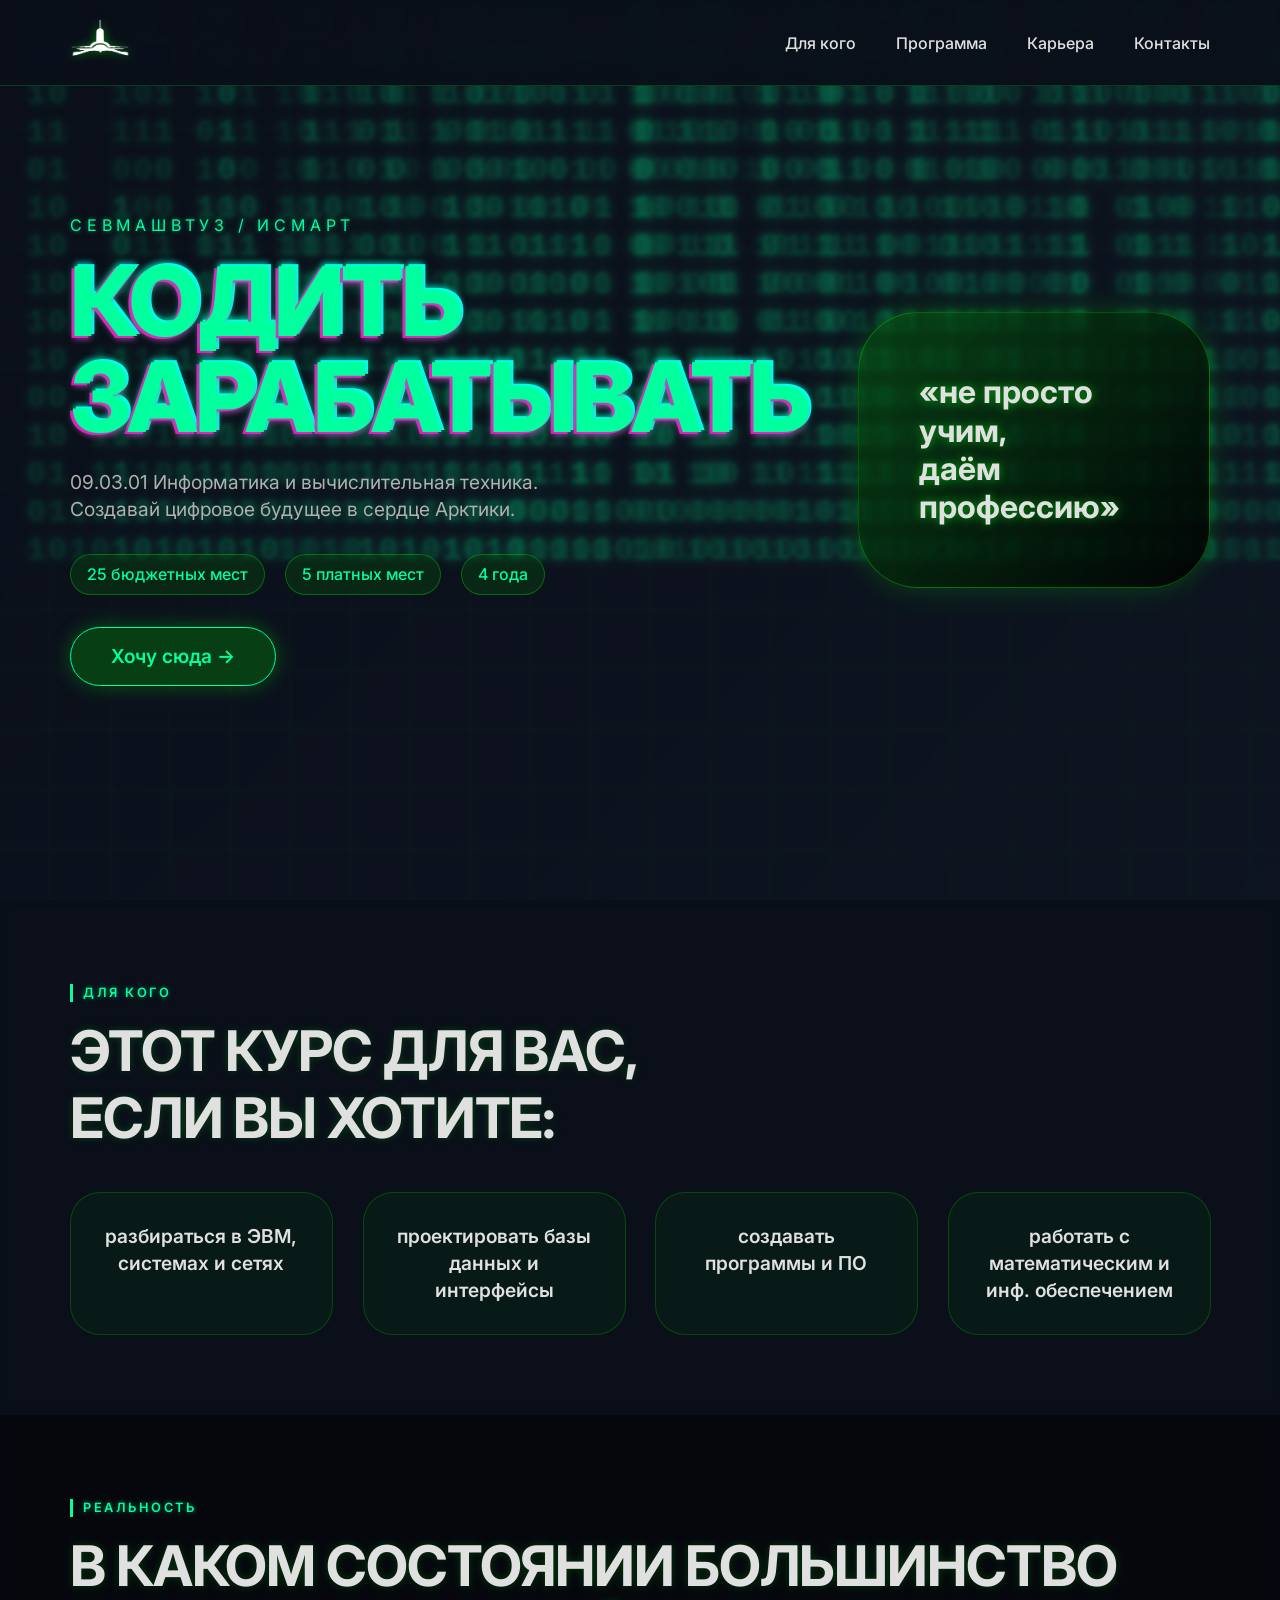
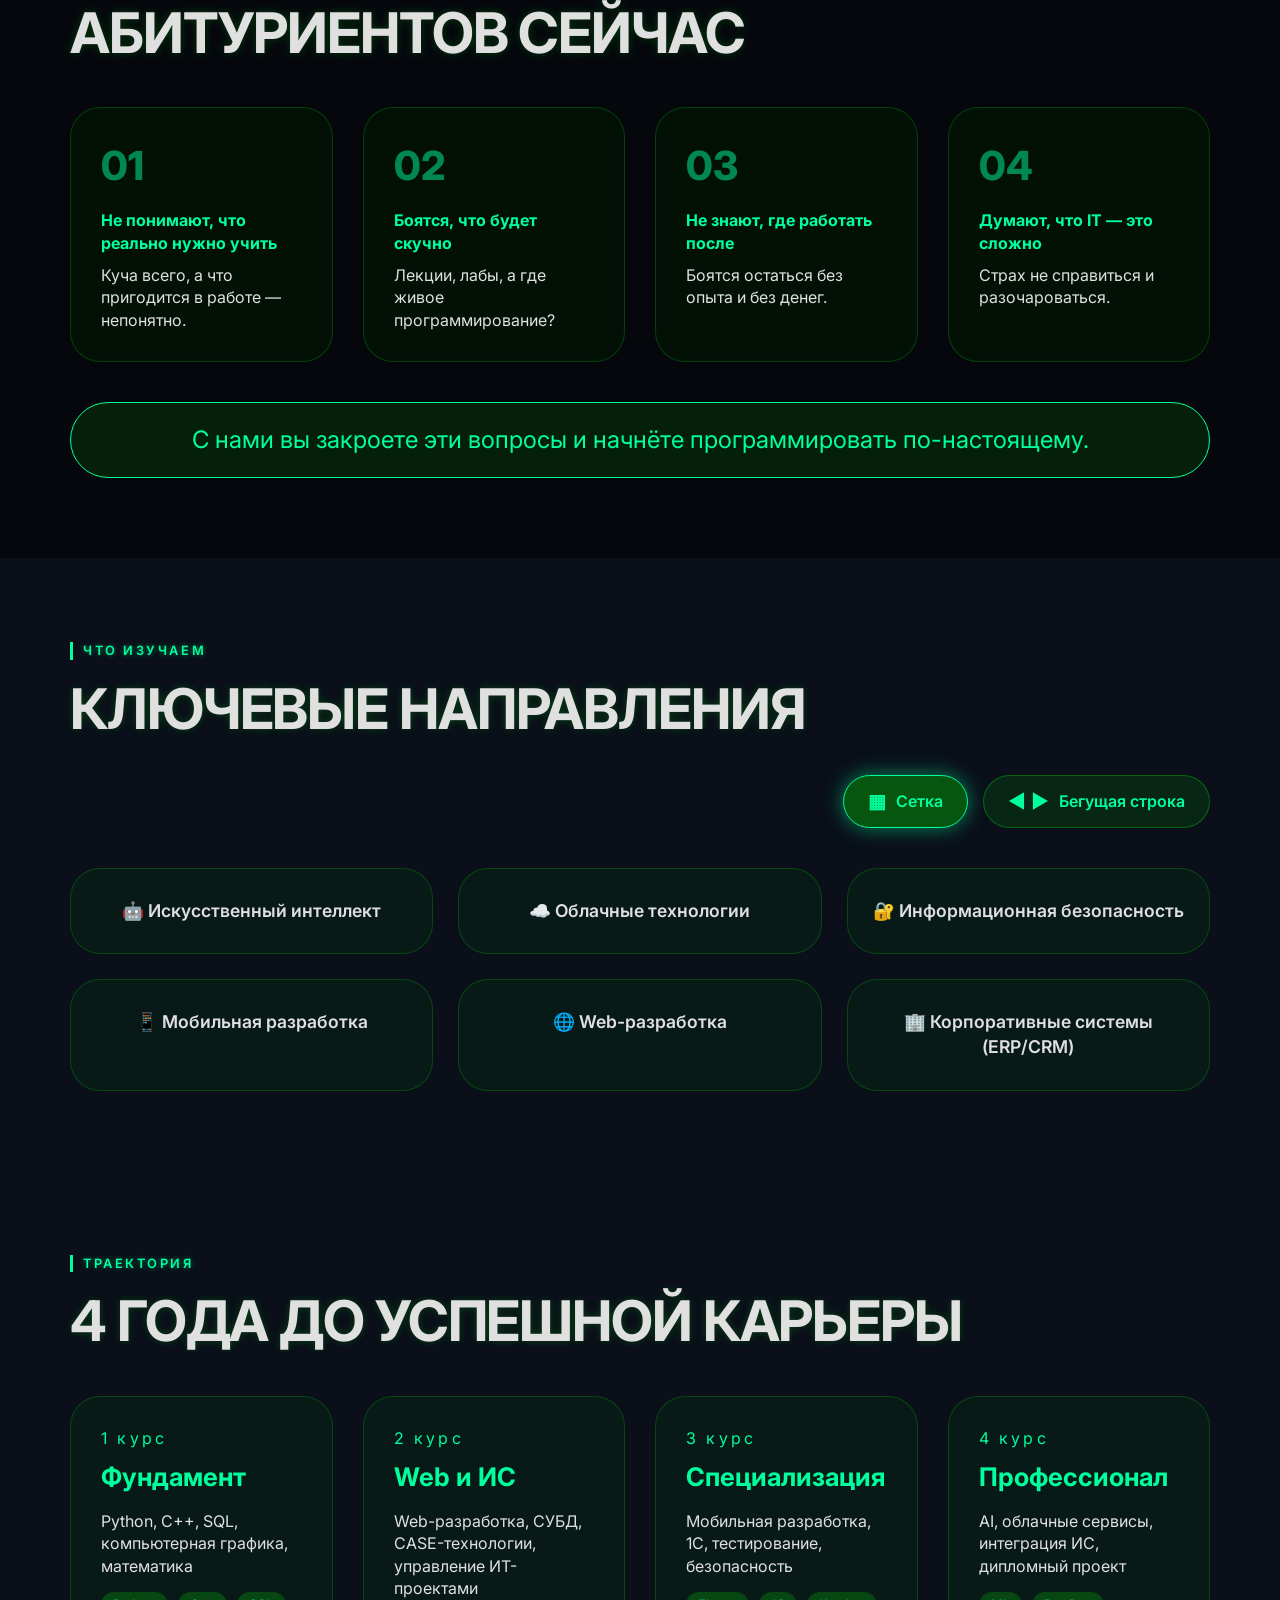
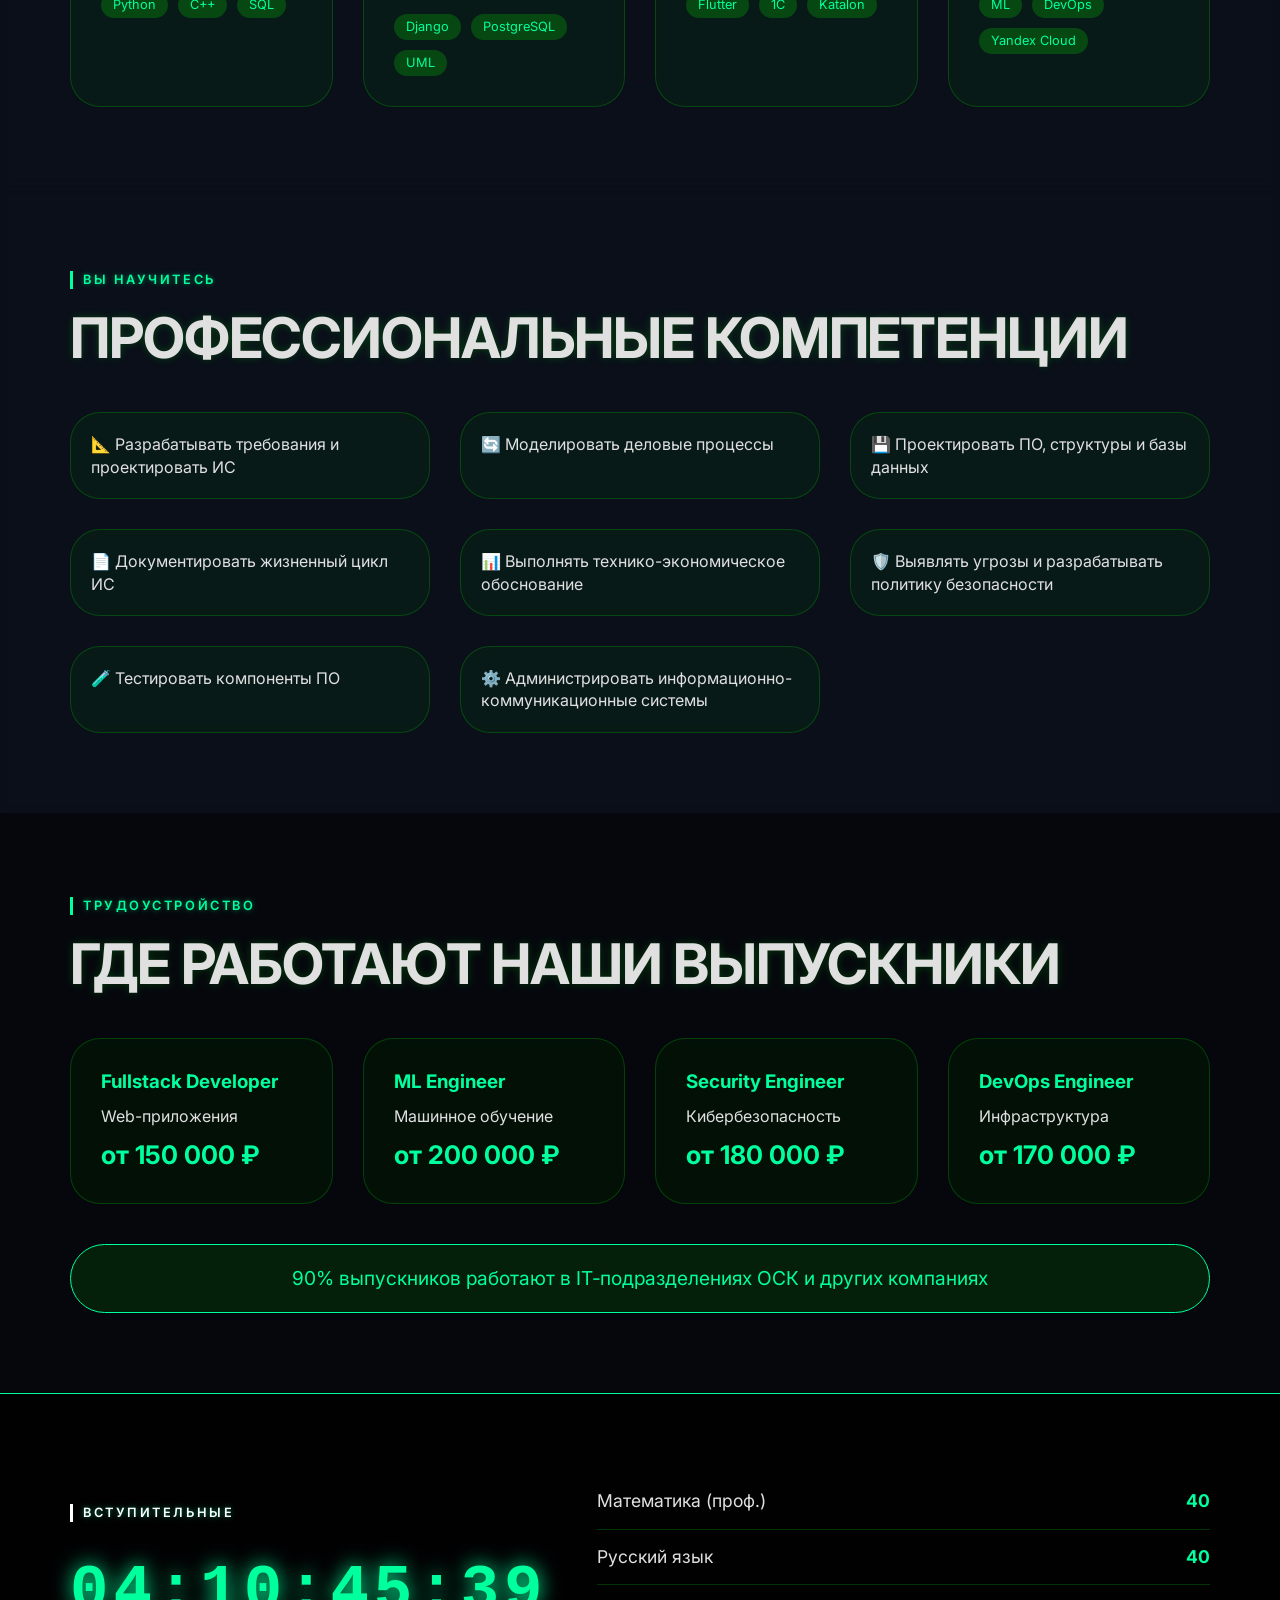
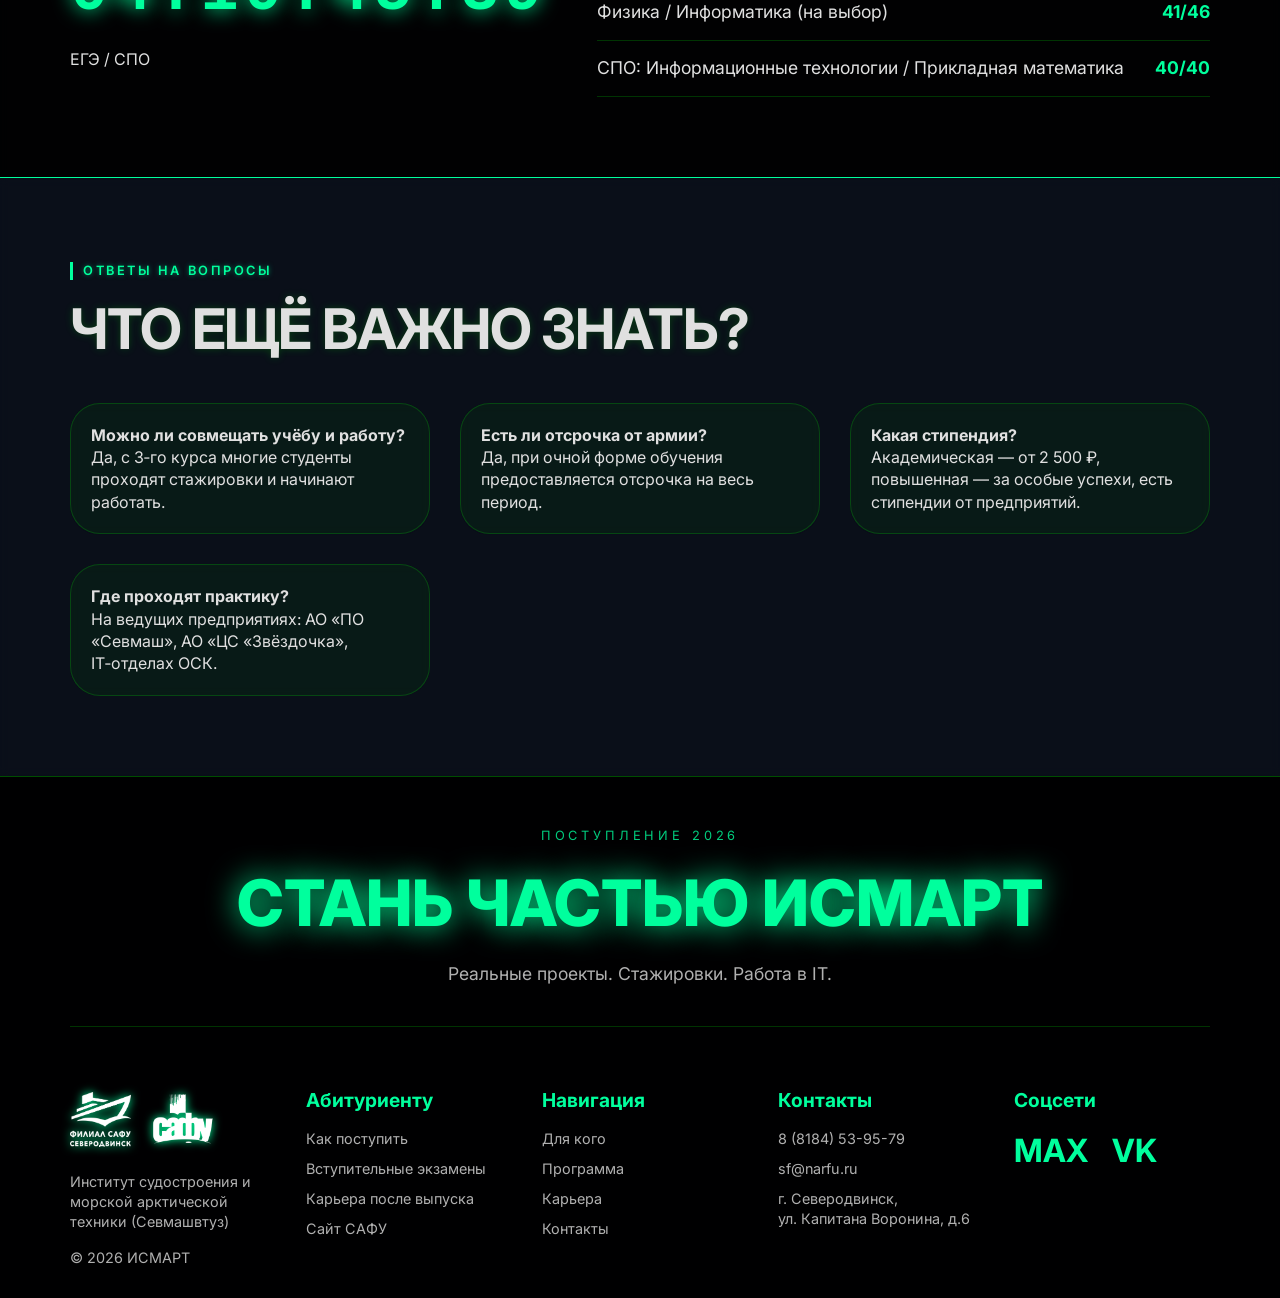
==== index.html @ a919437a "Add files via upload" ====
﻿<!DOCTYPE html>
<html lang="ru">
<head>
    <meta charset="UTF-8">
    <meta name="viewport" content="width=device-width, initial-scale=1.0">
    <title>ИСМАРТ | 09.03.01 Информатика и ВТ</title>
    <link rel="stylesheet" href="css/style.css">
    <link href="https://fonts.googleapis.com/css2?family=Inter:wght@400;500;600;700;800&display=swap" rel="stylesheet">
</head>
<body>

    <!-- Навбар -->
    <div class="nav-bar">
        <div class="container">
            <div class="nav-logo">
                <a href="https://narfu.ru/sf/sevmashvtuz/"><img src="images/l1.png" alt="ИСМАРТ"></a>
            </div>
            <div class="nav-menu">
                <span data-target="target">Для кого</span>
                <span data-target="skills">Программа</span>
                <span data-target="career">Карьера</span>
                <span data-target="footer">Контакты</span>
            </div>
        </div>
    </div>

    <!-- Hero -->
    <section class="hero" id="hero">
        <div class="container">
            <div class="hero-grid">
                <div class="hero-text">
                    <div class="hero-sup">Севмашвтуз / ИСМАРТ</div>
                    <h1>
                        <span class="glitch-word" data-text="кодить">кодить</span><br>
                        <span class="glitch-word" data-text="зарабатывать">зарабатывать</span>
                    </h1>
                    <p class="hero-description">
                        09.03.01 Информатика и вычислительная техника.<br>
                        Создавай цифровое будущее в сердце Арктики.
                    </p>
                    <div class="hero-stats-mini">
                        <span>25 бюджетных мест</span>
                        <span>5 платных мест</span>
                        <span>4 года</span>
                    </div>
                    <a href="#" class="btn-primary">Хочу сюда →</a>
                </div>
                <div class="hero-image">
                    <div class="hero-quote">«не просто учим, <br>даём профессию»</div>
                </div>
            </div>
        </div>
    </section>

    <!-- Для кого -->
    <section class="target-section" id="target">
        <div class="container">
            <span class="section-tag">для кого</span>
            <h2>ЭТОТ КУРС ДЛЯ ВАС, <br>ЕСЛИ ВЫ ХОТИТЕ:</h2>
            <div class="target-grid">
                <div class="target-item">разбираться в ЭВМ, системах и сетях</div>
                <div class="target-item">проектировать базы данных и интерфейсы</div>
                <div class="target-item">создавать программы и ПО</div>
                <div class="target-item">работать с математическим и инф. обеспечением</div>
            </div>
        </div>
    </section>

    <!-- Состояние абитуриентов -->
    <section class="state-section" id="state">
        <div class="container">
            <span class="section-tag">реальность</span>
            <h2>В КАКОМ СОСТОЯНИИ БОЛЬШИНСТВО АБИТУРИЕНТОВ СЕЙЧАС</h2>
            <div class="state-grid">
                <div class="state-card">
                    <span class="state-number">01</span>
                    <h4>Не понимают, что реально нужно учить</h4>
                    <p>Куча всего, а что пригодится в работе — непонятно.</p>
                </div>
                <div class="state-card">
                    <span class="state-number">02</span>
                    <h4>Боятся, что будет скучно</h4>
                    <p>Лекции, лабы, а где живое программирование?</p>
                </div>
                <div class="state-card">
                    <span class="state-number">03</span>
                    <h4>Не знают, где работать после</h4>
                    <p>Боятся остаться без опыта и без денег.</p>
                </div>
                <div class="state-card">
                    <span class="state-number">04</span>
                    <h4>Думают, что IT — это сложно</h4>
                    <p>Страх не справиться и разочароваться.</p>
                </div>
            </div>
            <div class="state-result">
                <p>С нами вы закроете эти вопросы и начнёте программировать по-настоящему.</p>
            </div>
        </div>
    </section>

    <!-- Ключевые направления -->
    <section class="skills-section" id="skills">
        <div class="container">
            <span class="section-tag">что изучаем</span>
            <h2>КЛЮЧЕВЫЕ НАПРАВЛЕНИЯ</h2>
            <div class="skills-grid">
                <div class="skill-item">🤖 Искусственный интеллект</div>
                <div class="skill-item">☁️ Облачные технологии</div>
                <div class="skill-item">🔐 Информационная безопасность</div>
                <div class="skill-item">📱 Мобильная разработка</div>
                <div class="skill-item">🌐 Web-разработка</div>
                <div class="skill-item">🏢 Корпоративные системы (ERP/CRM)</div>
            </div>
        </div>
    </section>

    <!-- Этапы обучения (4 курса) -->
    <section class="stages-section">
        <div class="container">
            <span class="section-tag">траектория</span>
            <h2>4 ГОДА ДО УСПЕШНОЙ КАРЬЕРЫ</h2>
            <div class="stages-grid">
                <div class="stage-card">
                    <div class="stage-number">1 курс</div>
                    <h3>Фундамент</h3>
                    <p>Python, C++, SQL, компьютерная графика, математика</p>
                    <div class="stage-tags"><span>Python</span><span>C++</span><span>SQL</span></div>
                </div>
                <div class="stage-card">
                    <div class="stage-number">2 курс</div>
                    <h3>Web и ИС</h3>
                    <p>Web-разработка, СУБД, CASE-технологии, управление ИТ-проектами</p>
                    <div class="stage-tags"><span>Django</span><span>PostgreSQL</span><span>UML</span></div>
                </div>
                <div class="stage-card">
                    <div class="stage-number">3 курс</div>
                    <h3>Специализация</h3>
                    <p>Мобильная разработка, 1С, тестирование, безопасность</p>
                    <div class="stage-tags"><span>Flutter</span><span>1С</span><span>Katalon</span></div>
                </div>
                <div class="stage-card">
                    <div class="stage-number">4 курс</div>
                    <h3>Профессионал</h3>
                    <p>AI, облачные сервисы, интеграция ИС, дипломный проект</p>
                    <div class="stage-tags"><span>ML</span><span>DevOps</span><span>Yandex Cloud</span></div>
                </div>
            </div>
        </div>
    </section>

    <!-- Профессиональные компетенции -->
    <section class="competencies-section">
        <div class="container">
            <span class="section-tag">вы научитесь</span>
            <h2>ПРОФЕССИОНАЛЬНЫЕ КОМПЕТЕНЦИИ</h2>
            <div class="competencies-grid">
                <div class="competency-item">📐 Разрабатывать требования и проектировать ИС</div>
                <div class="competency-item">🔄 Моделировать деловые процессы</div>
                <div class="competency-item">💾 Проектировать ПО, структуры и базы данных</div>
                <div class="competency-item">📄 Документировать жизненный цикл ИС</div>
                <div class="competency-item">📊 Выполнять технико-экономическое обоснование</div>
                <div class="competency-item">🛡️ Выявлять угрозы и разрабатывать политику безопасности</div>
                <div class="competency-item">🧪 Тестировать компоненты ПО</div>
                <div class="competency-item">⚙️ Администрировать информационно-коммуникационные системы</div>
            </div>
        </div>
    </section>

    <!-- Где работают выпускники -->
    <section class="career-section" id="career">
        <div class="container">
            <span class="section-tag">трудоустройство</span>
            <h2>ГДЕ РАБОТАЮТ НАШИ ВЫПУСКНИКИ</h2>
            <div class="career-grid">
                <div class="career-card"><h3>Fullstack Developer</h3><p>Web-приложения</p><div class="salary">от 150 000 ₽</div></div>
                <div class="career-card"><h3>ML Engineer</h3><p>Машинное обучение</p><div class="salary">от 200 000 ₽</div></div>
                <div class="career-card"><h3>Security Engineer</h3><p>Кибербезопасность</p><div class="salary">от 180 000 ₽</div></div>
                <div class="career-card"><h3>DevOps Engineer</h3><p>Инфраструктура</p><div class="salary">от 170 000 ₽</div></div>
            </div>
            <div class="career-note">90% выпускников работают в IT‑подразделениях ОСК и других компаниях</div>
        </div>
    </section>

    <!-- Экзамены -->
    <section class="exams-section" id="exams">
        <div class="container">
            <div class="exams-grid">
                <div class="exams-left">
                    <span class="section-tag light">вступительные</span>
                    <div class="big-counter">04:10:45:39</div>
                    <p class="exam-note">ЕГЭ / СПО</p>
                </div>
                <div class="exams-right">
                    <div class="exam-row"><span>Математика (проф.)</span><strong>40</strong></div>
                    <div class="exam-row"><span>Русский язык</span><strong>40</strong></div>
                    <div class="exam-row"><span>Физика / Информатика (на выбор)</span><strong>41/46</strong></div>
                    <div class="exam-row"><span>СПО: Информационные технологии / Прикладная математика</span><strong>40/40</strong></div>
                </div>
            </div>
        </div>
    </section>

    <!-- FAQ -->
    <section class="faq-section">
        <div class="container">
            <span class="section-tag">ответы на вопросы</span>
            <h2>ЧТО ЕЩЁ ВАЖНО ЗНАТЬ?</h2>
            <div class="faq-grid">
                <div class="faq-item"><h4>Можно ли совмещать учёбу и работу?</h4><p>Да, с 3‑го курса многие студенты проходят стажировки и начинают работать.</p></div>
                <div class="faq-item"><h4>Есть ли отсрочка от армии?</h4><p>Да, при очной форме обучения предоставляется отсрочка на весь период.</p></div>
                <div class="faq-item"><h4>Какая стипендия?</h4><p>Академическая — от 2 500 ₽, повышенная — за особые успехи, есть стипендии от предприятий.</p></div>
                <div class="faq-item"><h4>Где проходят практику?</h4><p>На ведущих предприятиях: АО «ПО «Севмаш», АО «ЦС «Звёздочка», IT‑отделах ОСК.</p></div>
            </div>
        </div>
    </section>

    <!-- Футер (единый) -->
    <footer class="footer" id="footer">
        <div class="container">
            <div class="footer-cta-block">
                <span class="tiny">ПОСТУПЛЕНИЕ 2026</span>
                <span class="big">СТАНЬ ЧАСТЬЮ ИСМАРТ</span>
                <div class="footer-small">Реальные проекты. Стажировки. Работа в IT.</div>
            </div>
            <div class="footer-grid">
                <div class="footer-col">
                    <div class="footer-logo">
                        <img src="images/safu.png" alt="САФУ" class="logo-safu">
                        <img src="images/safu1.png" alt="ИСМАРТ" class="logo-ismart">
                    </div>
                    <p>Институт судостроения и морской арктической техники (Севмашвтуз)</p>
                    <p>© 2026 ИСМАРТ</p>
                </div>
                <div class="footer-col">
                    <h4>Абитуриенту</h4>
                    <ul>
                        <li><a href="#" data-target="state">Как поступить</a></li>
                        <li><a href="#" data-target="exams">Вступительные экзамены</a></li>
                        <li><a href="#" data-target="career">Карьера после выпуска</a></li>
                        <li><a href="https://narfu.ru/sf/entrant/090301.php" target="_blank">Сайт САФУ</a></li>
                    </ul>
                </div>
                <div class="footer-col">
                    <h4>Навигация</h4>
                    <ul>
                        <li><a href="#" data-target="target">Для кого</a></li>
                        <li><a href="#" data-target="skills">Программа</a></li>
                        <li><a href="#" data-target="career">Карьера</a></li>
                        <li><a href="#" data-target="footer">Контакты</a></li>
                    </ul>
                </div>
                <div class="footer-col">
                    <h4>Контакты</h4>
                    <ul>
                        <li><a href="tel:+78184539579">8 (8184) 53-95-79</a></li>
                        <li><a href="mailto:sf@narfu.ru">sf@narfu.ru</a></li>
                        <li>г. Северодвинск,<br>ул. Капитана Воронина, д.6</li>
                    </ul>
                </div>
                <div class="footer-col">
                    <h4>Соцсети</h4>
                    <div class="social-links">
                        <a href="https://max.ru/id2901039102_biz"><span>MAX</span></a>
                        <a href="https://vk.com/club228215646"><span>VK</span></a>
                    </div>
                </div>
            </div>
        </div>
    </footer>

    <script src="js/script.js"></script>
</body>
</html>
---- css/style.css ----
/* ==========================================
   ������� ���������
   ========================================== */
* {
    margin: 0;
    padding: 0;
    box-sizing: border-box;
}

body {
    background-color: #0a0f1a;
    color: #e0e0e0;
    font-family: 'Inter', sans-serif;
    line-height: 1.4;
    overflow-x: hidden;
}

.container {
    max-width: 1200px;
    margin: 0 auto;
    padding: 0 30px;
    position: relative;
    z-index: 2;
}

/* ==========================================
   ���� (������� � CSS-�����)
   ========================================== */
.matrix-css-bg {
    position: fixed;
    top: 0;
    left: 0;
    width: 100%;
    height: 100%;
    background: linear-gradient(135deg, #0a0f1a 0%, #141c2c 100%);
    z-index: -2;
}

    .matrix-css-bg::after {
        content: "";
        position: absolute;
        top: 0;
        left: 0;
        width: 100%;
        height: 100%;
        background-image: repeating-linear-gradient(0deg, transparent, transparent 50px, rgba(0,255,0,0.1) 50px, rgba(0,255,0,0.1) 51px), repeating-linear-gradient(90deg, transparent, transparent 50px, rgba(0,255,0,0.1) 50px, rgba(0,255,0,0.1) 51px);
        background-size: 60px 60px;
        animation: matrixMove 20s linear infinite;
    }

@keyframes matrixMove {
    0% {
        background-position: 0 0;
    }

    100% {
        background-position: 60px 60px;
    }
}

.matrix-js-bg {
    position: fixed;
    top: 0;
    left: 0;
    width: 100%;
    height: 100%;
    pointer-events: none;
    z-index: -1;
    overflow: hidden;
}

.matrix-column {
    position: absolute;
    color: #00ff9d;
    font-family: 'Courier New', monospace;
    font-size: 32px;
    line-height: 38px;
    white-space: pre;
    opacity: 0.25;
    text-shadow: 0 0 12px #00ff9d;
    font-weight: bold;
    letter-spacing: 2px;
    animation: matrixFall linear infinite;
}

@keyframes matrixFall {
    0% {
        transform: translateY(-100%);
    }

    100% {
        transform: translateY(100vh);
    }
}

@media (max-width: 768px) {
    .matrix-column {
        font-size: 24px;
        line-height: 28px;
    }
}

/* ==========================================
   �����������
   ========================================== */
h1 {
    font-size: clamp(3.5rem, 10vw, 6rem);
    font-weight: 800;
    line-height: 1;
    text-transform: uppercase;
    letter-spacing: -0.03em;
    margin-bottom: 1rem;
    text-shadow: 0 0 10px rgba(0,255,0,0.3);
}

h2 {
    font-size: clamp(2.2rem, 5vw, 3.5rem);
    font-weight: 700;
    line-height: 1.2;
    margin-bottom: 2rem;
    letter-spacing: -0.02em;
    text-shadow: 0 0 8px rgba(0,255,0,0.2);
}

.section-tag {
    display: inline-block;
    font-size: 0.8rem;
    font-weight: 600;
    letter-spacing: 0.2em;
    text-transform: uppercase;
    color: #00ff9d;
    margin-bottom: 1rem;
    border-left: 3px solid #00ff9d;
    padding-left: 10px;
    text-shadow: 0 0 5px rgba(0,255,157,0.5);
}

    .section-tag.light {
        color: #fff;
        border-left-color: #fff;
    }

/* ==========================================
   ������ (���� �����, ���� ������, ��������� �� ������)
   ========================================== */
.nav-bar {
    position: fixed;
    top: 0;
    left: 0;
    right: 0;
    z-index: 100;
    background: rgba(10,15,26,0.9);
    backdrop-filter: blur(10px);
    border-bottom: 1px solid rgba(0,255,0,0.2);
}

    .nav-bar .container {
        display: flex;
        justify-content: space-between;
        align-items: center;
        padding: 20px 30px;
    }

.nav-logo img {
    height: 40px;
    filter: brightness(0) invert(1) drop-shadow(0 0 5px rgba(0,255,0,0.5));
}

.nav-menu {
    display: flex;
    gap: 40px;
}

    .nav-menu span {
        font-weight: 500;
        cursor: pointer;
        color: #e0e0e0;
        transition: 0.3s;
    }

        .nav-menu span:hover {
            color: #00ff9d;
            text-shadow: 0 0 10px #00ff9d;
        }

@media (max-width: 700px) {
    .nav-bar .container {
        flex-direction: column;
        gap: 15px;
    }

    .nav-menu {
        gap: 20px;
    }
}

/* ==========================================
   HERO
   ========================================== */
.hero {
    min-height: 100vh;
    display: flex;
    align-items: center;
    padding: 100px 0;
    background: rgba(10,15,26,0.6);
    backdrop-filter: blur(2px);
}

.hero-grid {
    display: grid;
    grid-template-columns: 1fr 1fr;
    gap: 50px;
    align-items: center;
}

.hero-sup {
    font-size: 1rem;
    letter-spacing: 0.3em;
    text-transform: uppercase;
    color: #00ff9d;
    margin-bottom: 1rem;
    text-shadow: 0 0 5px rgba(0,255,157,0.5);
}

.hero .hero-image {
    background: linear-gradient(135deg, rgba(0,255,0,0.2), rgba(0,0,0,0.8));
    padding: 60px;
    border-radius: 60px;
    border: 1px solid rgba(0,255,0,0.3);
    backdrop-filter: blur(5px);
    box-shadow: 0 0 30px rgba(0,255,0,0.2);
    cursor: pointer;
    transition: 0.3s;
    min-width: 300px;
    max-width: 500px;
    position: relative;
}

    .hero .hero-image.teleport-active {
        position: absolute;
        margin: 0;
    }

    .hero .hero-image:hover {
        border-color: #ff00ff;
        box-shadow: 0 0 50px rgba(255,0,255,0.3);
    }

.hero-quote {
    font-size: 2rem;
    font-weight: 700;
    line-height: 1.2;
    text-shadow: 0 0 10px rgba(0,255,0,0.5);
    pointer-events: none;
}

.hero-description {
    font-size: 1.2rem;
    color: #b0b0b0;
    margin: 1.5rem 0;
}

.hero-stats-mini {
    display: flex;
    gap: 20px;
    margin: 2rem 0;
}

    .hero-stats-mini span {
        background: rgba(0,255,0,0.1);
        backdrop-filter: blur(5px);
        padding: 8px 16px;
        border-radius: 40px;
        font-weight: 500;
        border: 1px solid rgba(0,255,0,0.3);
        color: #00ff9d;
    }

.btn-primary {
    display: inline-block;
    background: rgba(0,255,0,0.2);
    color: #00ff9d;
    padding: 15px 40px;
    border-radius: 50px;
    text-decoration: none;
    font-weight: 600;
    font-size: 1.2rem;
    transition: 0.3s;
    border: 1px solid #00ff9d;
    backdrop-filter: blur(5px);
    box-shadow: 0 0 20px rgba(0,255,0,0.3);
}

    .btn-primary:hover {
        background: #00ff9d;
        color: #0a0f1a;
        box-shadow: 0 0 30px #00ff9d;
    }

@media (max-width: 800px) {
    .hero-grid {
        grid-template-columns: 1fr;
    }
}

/* ==========================================
   ����� ����� ��� ������
   ========================================== */
.target-section,
.state-section,
.skills-section,
.stages-section,
.competencies-section,
.career-section,
.exams-section,
.faq-section {
    padding: 80px 0;
    backdrop-filter: blur(5px);
}

.target-section,
.skills-section,
.stages-section,
.competencies-section,
.faq-section {
    background: rgba(10,15,26,0.8);
}

.state-section,
.career-section {
    background: rgba(0,0,0,0.5);
}

.exams-section {
    background: rgba(0,0,0,0.9);
    border-top: 1px solid #00ff9d;
    border-bottom: 1px solid #00ff9d;
}

/* ==========================================
   ����� ��������
   ========================================== */
.target-grid,
.skills-grid,
.stages-grid,
.competencies-grid,
.career-grid,
.faq-grid {
    display: grid;
    gap: 30px;
    margin-top: 40px;
}

.target-grid {
    grid-template-columns: repeat(auto-fit, minmax(200px, 1fr));
}

.skills-grid {
    grid-template-columns: repeat(auto-fit, minmax(250px, 1fr));
}

.stages-grid {
    grid-template-columns: repeat(auto-fit, minmax(240px, 1fr));
}

.competencies-grid {
    grid-template-columns: repeat(auto-fit, minmax(280px, 1fr));
}

.career-grid {
    grid-template-columns: repeat(4, 1fr);
}

.faq-grid {
    grid-template-columns: repeat(auto-fit, minmax(280px, 1fr));
}

.state-grid {
    display: grid;
    grid-template-columns: repeat(4, 1fr);
    gap: 30px;
    margin: 40px 0;
}

@media (max-width: 900px) {
    .state-grid,
    .career-grid {
        grid-template-columns: repeat(2, 1fr);
    }
}

@media (max-width: 600px) {
    .state-grid,
    .career-grid {
        grid-template-columns: 1fr;
    }
}

/* ==========================================
   �������� (����� �����)
   ========================================== */
.target-item,
.skill-item,
.stage-card,
.competency-item,
.career-card,
.faq-item,
.state-card {
    background: rgba(0,255,0,0.05);
    backdrop-filter: blur(5px);
    border: 1px solid rgba(0,255,0,0.2);
    border-radius: 30px;
    transition: 0.3s;
}

.target-item,
.skill-item,
.competency-item,
.faq-item {
    padding: 20px;
}

.state-card,
.stage-card,
.career-card {
    padding: 30px;
}

.target-item {
    font-weight: 700;
    border-left: 5px solid #00ff9d;
}

.state-card h4,
.career-card h3 {
    color: #00ff9d;
    margin-bottom: 10px;
}

.state-number {
    font-size: 2.5rem;
    font-weight: 800;
    color: #00ff9d;
    opacity: 0.5;
    display: block;
    margin-bottom: 15px;
}

.stage-number {
    font-size: 1rem;
    letter-spacing: 0.2em;
    color: #00ff9d;
    margin-bottom: 10px;
}

.stage-card h3 {
    font-size: 1.6rem;
    margin-bottom: 15px;
    color: #00ff9d;
}

.stage-tags {
    display: flex;
    flex-wrap: wrap;
    gap: 10px;
    margin-top: 15px;
}

    .stage-tags span {
        background: rgba(0,255,0,0.2);
        padding: 4px 12px;
        border-radius: 20px;
        font-size: 0.8rem;
        color: #00ff9d;
    }

.salary {
    font-size: 1.6rem;
    font-weight: 700;
    color: #00ff9d;
    margin-top: 10px;
}

.career-note,
.state-result {
    text-align: center;
    font-size: 1.2rem;
    padding: 20px;
    background: rgba(0,255,0,0.1);
    border-radius: 60px;
    border: 1px solid #00ff9d;
    color: #00ff9d;
    margin-top: 40px;
}

.state-result {
    font-size: 1.5rem;
}

.target-item:hover,
.skill-item:hover,
.stage-card:hover,
.competency-item:hover,
.career-card:hover,
.faq-item:hover,
.state-card:hover {
    border-color: #00ff9d;
    box-shadow: 0 0 20px rgba(0,255,0,0.3);
    transform: translateY(-4px);
}

/* ==========================================
   ��������
   ========================================== */
.exams-grid {
    display: grid;
    grid-template-columns: 1fr 2fr;
    gap: 50px;
    align-items: center;
}

.big-counter {
    font-size: 4rem;
    font-weight: 800;
    font-family: monospace;
    letter-spacing: 5px;
    margin: 10px 0;
    color: #00ff9d;
    text-shadow: 0 0 20px #00ff9d;
}

.exam-row {
    display: flex;
    justify-content: space-between;
    padding: 15px 0;
    border-bottom: 1px solid rgba(0,255,0,0.2);
    font-size: 1.1rem;
}

    .exam-row strong {
        color: #00ff9d;
    }

@media (max-width: 800px) {
    .exams-grid {
        grid-template-columns: 1fr;
    }
}

/* ==========================================
   �����
   ========================================== */
.footer {
    background: rgba(0,0,0,0.95);
    backdrop-filter: blur(5px);
    border-top: 1px solid rgba(0,255,0,0.3);
    padding: 50px 0 30px;
}

.footer-cta-block {
    text-align: center;
    margin-bottom: 60px;
    padding-bottom: 40px;
    border-bottom: 1px solid rgba(0,255,0,0.2);
}

    .footer-cta-block .tiny {
        font-size: 0.8rem;
        letter-spacing: 0.3em;
        text-transform: uppercase;
        color: #00ff9d;
        opacity: 0.8;
        display: block;
        margin-bottom: 20px;
    }

    .footer-cta-block .big {
        font-size: 4rem;
        font-weight: 800;
        display: block;
        line-height: 1.2;
        margin: 20px 0;
        color: #00ff9d;
        text-shadow: 0 0 30px #00ff9d;
    }

    .footer-cta-block .footer-small {
        color: #b0b0b0;
        font-size: 1.1rem;
        max-width: 600px;
        margin: 0 auto;
    }

.footer-grid {
    display: grid;
    grid-template-columns: repeat(5, 1fr);
    gap: 40px;
    margin-top: 20px;
}

@media (max-width: 1000px) {
    .footer-grid {
        grid-template-columns: repeat(2, 1fr);
    }

    .footer-cta-block .big {
        font-size: 2.8rem;
    }
}

@media (max-width: 600px) {
    .footer-grid {
        grid-template-columns: 1fr;
        text-align: center;
    }
}

.footer-logo {
    display: flex;
    gap: 20px;
    align-items: center;
    margin-bottom: 20px;
}

    .footer-logo img {
        filter: brightness(0) invert(1) drop-shadow(0 0 5px #00ff9d); /* ������ �������� ��� ����� */
    }

    .footer-logo .logo-safu {
        height: 55px;
        filter: brightness(0) invert(1) drop-shadow(0 0 5px #00ff9d);
    }

    .footer-logo .logo-ismart {
        height: 65px;
        filter: brightness(0) invert(1) drop-shadow(0 0 5px #00ff9d);
    }

@media (max-width: 600px) {
    .footer-logo {
        justify-content: center;
    }
}

.footer-col h4 {
    color: #00ff9d;
    margin-bottom: 15px;
    font-size: 1.2rem;
}

.footer-col p,
.footer-col ul {
    margin-top: 15px;
    font-size: 0.9rem;
    color: #b0b0b0;
}

.footer-col ul {
    list-style: none;
    padding: 0;
}

.footer-col li {
    margin-bottom: 10px;
}

.footer-col a {
    color: #b0b0b0;
    text-decoration: none;
    transition: 0.2s;
}

    .footer-col a:hover {
        color: #00ff9d;
        text-shadow: 0 0 5px #00ff9d;
    }

.social-links span {
    font-size: 2rem;
    font-weight: 700;
    margin-right: 20px;
    color: #00ff9d;
    cursor: pointer;
    transition: 0.2s;
    display: inline-block;
}

    .social-links span:hover {
        text-shadow: 0 0 15px #00ff9d;
        transform: scale(1.1);
    }

/* ==========================================
   �������� (�����, ������������)
   ========================================== */
@keyframes glitch {
    0% {
        transform: translate(0);
        text-shadow: -2px 0 #ff00c1, 2px 0 #00fff9;
    }

    1% {
        transform: translate(-2px, 1px);
        text-shadow: -4px 0 #ff00c1, 4px 0 #00fff9;
    }

    2% {
        transform: translate(2px, -1px);
        text-shadow: 2px 0 #ff00c1, -2px 0 #00fff9;
    }

    3% {
        transform: translate(-1px, 2px);
        text-shadow: -3px 0 #ff00c1, 3px 0 #00fff9;
    }

    4% {
        transform: translate(0);
        text-shadow: -2px 0 #ff00c1, 2px 0 #00fff9;
    }

    5%, 100% {
        transform: translate(0);
        text-shadow: none;
    }
}

@keyframes glitch-split {
    0% {
        clip-path: inset(0 0 0 0);
        transform: skew(0deg);
    }

    2% {
        clip-path: inset(20% 0 30% 0);
        transform: skew(2deg);
    }

    4% {
        clip-path: inset(50% 0 10% 0);
        transform: skew(-2deg);
    }

    6% {
        clip-path: inset(80% 0 5% 0);
        transform: skew(1deg);
    }

    8%, 100% {
        clip-path: inset(0 0 0 0);
        transform: skew(0deg);
    }
}

h1 .glitch-word {
    position: relative;
    display: inline-block;
    animation: glitch 6s infinite;
    color: #00ff9d;
    text-shadow: 0 0 10px rgba(0,255,157,0.5);
}

    h1 .glitch-word::before,
    h1 .glitch-word::after {
        content: attr(data-text);
        position: absolute;
        top: 0;
        left: 0;
        width: 100%;
        height: 100%;
    }

    h1 .glitch-word::before {
        animation: glitch-split 3s infinite;
        color: #ff00c1;
        z-index: -1;
        transform: translate(-3px, 2px);
        text-shadow: 2px 2px 5px rgba(255,0,193,0.5);
    }

    h1 .glitch-word::after {
        animation: glitch-split 4s infinite reverse;
        color: #00fff9;
        z-index: -2;
        transform: translate(3px, -2px);
        text-shadow: -2px -2px 5px rgba(0,255,249,0.5);
    }

@keyframes teleport {
    0% {
        transform: scale(1);
        opacity: 1;
        filter: blur(0);
    }

    20% {
        transform: scale(0.8);
        opacity: 0;
        filter: blur(10px) hue-rotate(90deg);
    }

    40% {
        transform: scale(1.2);
        opacity: 0;
        filter: blur(10px) hue-rotate(180deg);
    }

    60% {
        transform: scale(1.1);
        opacity: 0.5;
        filter: blur(5px) hue-rotate(270deg);
    }

    80% {
        transform: scale(0.9);
        opacity: 0.8;
        filter: blur(2px) hue-rotate(360deg);
    }

    100% {
        transform: scale(1);
        opacity: 1;
        filter: blur(0);
    }
}

.hero .hero-image.teleporting {
    animation: teleport 0.6s ease;
    z-index: 100;
}
/* ==========================================
   ������ "��� �������" - ����� � ������� �������
   ========================================== */
.skills-section {
    position: relative;
    overflow-x: hidden;
}

/* ��������� ��� ������ ������������ */
.view-toggle {
    display: flex;
    justify-content: flex-end;
    gap: 15px;
    margin-bottom: 30px;
}

.toggle-btn {
    background: rgba(0, 255, 0, 0.1);
    border: 1px solid rgba(0, 255, 0, 0.3);
    color: #00ff9d;
    padding: 12px 24px;
    border-radius: 50px;
    font-size: 1rem;
    font-weight: 600;
    cursor: pointer;
    transition: all 0.3s ease;
    backdrop-filter: blur(5px);
    display: flex;
    align-items: center;
    gap: 10px;
}

.toggle-btn:hover {
    background: rgba(0, 255, 0, 0.2);
    border-color: #00ff9d;
    transform: translateY(-2px);
    box-shadow: 0 5px 15px rgba(0, 255, 157, 0.3);
}

.toggle-btn.active {
    background: rgba(0, 255, 0, 0.3);
    border-color: #00ff9d;
    box-shadow: 0 0 20px rgba(0, 255, 157, 0.5);
}

.toggle-btn .icon {
    font-size: 1.2rem;
}

/* ========== ����� ����� (�� ���������) ========== */
.skills-grid {
    display: grid;
    grid-template-columns: repeat(3, 1fr);
    gap: 25px;
    transition: all 0.5s ease;
}

.skills-grid.hidden {
    display: none;
}

.skill-item {
    background: rgba(0, 255, 0, 0.05);
    backdrop-filter: blur(5px);
    padding: 30px 20px;
    border: 1px solid rgba(0, 255, 0, 0.2);
    border-radius: 30px;
    font-weight: 600;
    transition: all 0.3s ease;
    color: #e0e0e0;
    text-align: center;
    font-size: 1.1rem;
    cursor: pointer;
    position: relative;
    overflow: hidden;
}

.skill-item:hover {
    border-color: #00ff9d;
    background: rgba(0, 255, 0, 0.1);
    transform: translateY(-5px);
    box-shadow: 0 10px 30px rgba(0, 255, 157, 0.3);
}

/* ������ �������� ��� ��������� */
.skill-item::before {
    content: '';
    position: absolute;
    top: 0;
    left: -100%;
    width: 100%;
    height: 100%;
    background: linear-gradient(90deg, transparent, rgba(0, 255, 157, 0.2), transparent);
    transition: left 0.5s ease;
}

.skill-item:hover::before {
    left: 100%;
}

/* ��������� ����� ��� ������ ������� */
@media (max-width: 900px) {
    .skills-grid {
        grid-template-columns: repeat(2, 1fr);
    }
}

@media (max-width: 600px) {
    .skills-grid {
        grid-template-columns: 1fr;
    }
}

/* ========== ����� ������� ������ (�������) ========== */
.skills-marquee {
    position: relative;
    display: none;
    overflow: hidden;
    border-radius: 30px;
    background: rgba(0, 255, 0, 0.03);
    padding: 40px 0;
}

.skills-marquee.active {
    display: block;
}

.marquee-container {
    position: relative;
    overflow: hidden;
    width: 100%;
}

.marquee-track {
    display: flex;
    animation: marqueeScroll 30s linear infinite;
    width: fit-content;
}

.marquee-track:hover {
    animation-play-state: paused;
}

.marquee-item {
    flex: 0 0 auto;
    width: 350px;
    margin: 0 15px;
    background: rgba(0, 255, 0, 0.08);
    backdrop-filter: blur(10px);
    border: 1px solid rgba(0, 255, 0, 0.3);
    border-radius: 30px;
    padding: 40px 25px;
    text-align: center;
    transition: all 0.3s ease;
    cursor: pointer;
}

.marquee-item:hover {
    transform: scale(1.05);
    background: rgba(0, 255, 0, 0.15);
    border-color: #00ff9d;
    box-shadow: 0 0 30px rgba(0, 255, 157, 0.3);
}

.marquee-item .emoji {
    font-size: 3.5rem;
    display: block;
    margin-bottom: 20px;
    animation: float 3s ease-in-out infinite;
}

.marquee-item h3 {
    font-size: 1.5rem;
    color: #00ff9d;
    margin-bottom: 12px;
}

.marquee-item p {
    font-size: 0.95rem;
    color: #b0b0b0;
    line-height: 1.5;
}

@keyframes marqueeScroll {
    0% {
        transform: translateX(0);
    }
    100% {
        transform: translateX(-50%);
    }
}

@keyframes float {
    0%, 100% {
        transform: translateY(0px);
    }
    50% {
        transform: translateY(-10px);
    }
}

/* �������� ��� ������� ������ */
.marquee-controls {
    display: flex;
    justify-content: center;
    gap: 20px;
    margin-top: 30px;
}

.marquee-btn {
    background: rgba(0, 255, 0, 0.1);
    border: 1px solid rgba(0, 255, 0, 0.3);
    color: #00ff9d;
    width: 40px;
    height: 40px;
    border-radius: 50%;
    cursor: pointer;
    display: flex;
    align-items: center;
    justify-content: center;
    font-size: 1.2rem;
    transition: all 0.3s ease;
}

.marquee-btn:hover {
    background: rgba(0, 255, 0, 0.3);
    transform: scale(1.1);
}

.speed-control {
    display: flex;
    align-items: center;
    gap: 10px;
    background: rgba(0, 255, 0, 0.1);
    padding: 5px 15px;
    border-radius: 30px;
    border: 1px solid rgba(0, 255, 0, 0.3);
}

.speed-control label {
    color: #00ff9d;
    font-size: 0.9rem;
}

.speed-control input {
    width: 100px;
    background: rgba(0, 0, 0, 0.5);
    border: 1px solid #00ff9d;
    border-radius: 20px;
    padding: 5px 10px;
    color: #00ff9d;
    cursor: pointer;
}

/* �������� ��������� */
@keyframes fadeInUp {
    from {
        opacity: 0;
        transform: translateY(30px);
    }
    to {
        opacity: 1;
        transform: translateY(0);
    }
}

.skills-grid:not(.hidden),
.skills-marquee.active {
    animation: fadeInUp 0.5s ease;
}
/* ==========================================
   ������������� �������� ��� ������ "��� ����"
   ========================================== */
.target-section {
    position: relative;
    overflow-x: hidden;
}

.target-grid {
    display: flex;
    flex-wrap: wrap;
    gap: 30px;
    justify-content: center;
    position: relative;
}

.target-item {
    flex: 1;
    min-width: 220px;
    background: rgba(0, 255, 0, 0.05);
    backdrop-filter: blur(5px);
    padding: 30px 25px;
    border-radius: 30px;
    font-size: 1.2rem;
    font-weight: 600;
    text-align: center;
    border: 1px solid rgba(0, 255, 0, 0.2);
    transition: all 0.3s ease;
    cursor: pointer;
    position: relative;
    animation: waveRightLeft 5s ease-in-out infinite;
    transform-origin: center;
    will-change: transform;
}

/* ������ �������� ��� ������� �������� - ������� ������ ����� */
.target-item:nth-child(1) {
    animation-delay: 0s;
}

.target-item:nth-child(2) {
    animation-delay: 0.3s;
}

.target-item:nth-child(3) {
    animation-delay: 0.6s;
}

.target-item:nth-child(4) {
    animation-delay: 0.9s;
}

/* �������� ��������: ������ ������ ������ � ������������ */
@keyframes waveRightLeft {
    0% {
        transform: translateX(0px);
        opacity: 0.9;
        border-color: rgba(0, 255, 0, 0.2);
        box-shadow: 0 0 0 rgba(0, 255, 157, 0);
    }
    25% {
        transform: translateX(30px);
        opacity: 1;
        border-color: #00ff9d;
        box-shadow: 0 5px 20px rgba(0, 255, 157, 0.3);
        background: rgba(0, 255, 0, 0.1);
    }
    50% {
        transform: translateX(0px);
        opacity: 0.95;
        border-color: rgba(0, 255, 0, 0.3);
        box-shadow: 0 2px 10px rgba(0, 255, 157, 0.1);
        background: rgba(0, 255, 0, 0.07);
    }
    75% {
        transform: translateX(30px);
        opacity: 1;
        border-color: #00ff9d;
        box-shadow: 0 5px 20px rgba(0, 255, 157, 0.3);
        background: rgba(0, 255, 0, 0.1);
    }
    100% {
        transform: translateX(0px);
        opacity: 0.9;
        border-color: rgba(0, 255, 0, 0.2);
        box-shadow: 0 0 0 rgba(0, 255, 157, 0);
    }
}

/* �������������� ������� � ����� ������� ��������� */
.target-item-smooth {
    animation: smoothWaveRight 6s cubic-bezier(0.45, 0.05, 0.55, 0.95) infinite;
}

@keyframes smoothWaveRight {
    0%, 100% {
        transform: translateX(0px);
        filter: brightness(1);
    }
    40% {
        transform: translateX(35px);
        filter: brightness(1.1);
        border-color: #00ff9d;
    }
    60% {
        transform: translateX(35px);
        filter: brightness(1.1);
        border-color: #00ff9d;
    }
    80% {
        transform: translateX(0px);
        filter: brightness(1);
    }
}

/* ������ �������� ��� �������� */
.target-item::before {
    content: '';
    position: absolute;
    top: 0;
    left: 0;
    width: 100%;
    height: 100%;
    background: linear-gradient(90deg,
    transparent,
    rgba(0, 255, 157, 0.2),
    transparent);
    border-radius: 30px;
    opacity: 0;
    animation: waveGlow 5s ease-in-out infinite;
    pointer-events: none;
}

.target-item:nth-child(1)::before {
    animation-delay: 0s;
}

.target-item:nth-child(2)::before {
    animation-delay: 0.3s;
}

.target-item:nth-child(3)::before {
    animation-delay: 0.6s;
}

.target-item:nth-child(4)::before {
    animation-delay: 0.9s;
}

@keyframes waveGlow {
    0%, 100% {
        opacity: 0;
        transform: translateX(-100%);
    }
    25% {
        opacity: 0.5;
        transform: translateX(0%);
    }
    50% {
        opacity: 0;
        transform: translateX(100%);
    }
    75% {
        opacity: 0;
        transform: translateX(100%);
    }
}

/* ������ ��� ��������� - �������� �������� */
.target-item:hover {
    animation-duration: 2.5s;
    transform: scale(1.05);
    background: rgba(0, 255, 0, 0.15);
    box-shadow: 0 0 30px rgba(0, 255, 157, 0.5);
    border-color: #00ff9d;
    transition: all 0.3s ease;
}

/* ��������� ��� ��������� ��������� */
@media (max-width: 768px) {
    .target-item {
        animation-duration: 4s;
        padding: 20px;
        font-size: 1rem;
    }

    @keyframes waveRightLeft {
        0%, 100% {
            transform: translateX(0px);
        }
        25%, 75% {
            transform: translateX(15px);
        }
        50% {
            transform: translateX(0px);
        }
    }
}
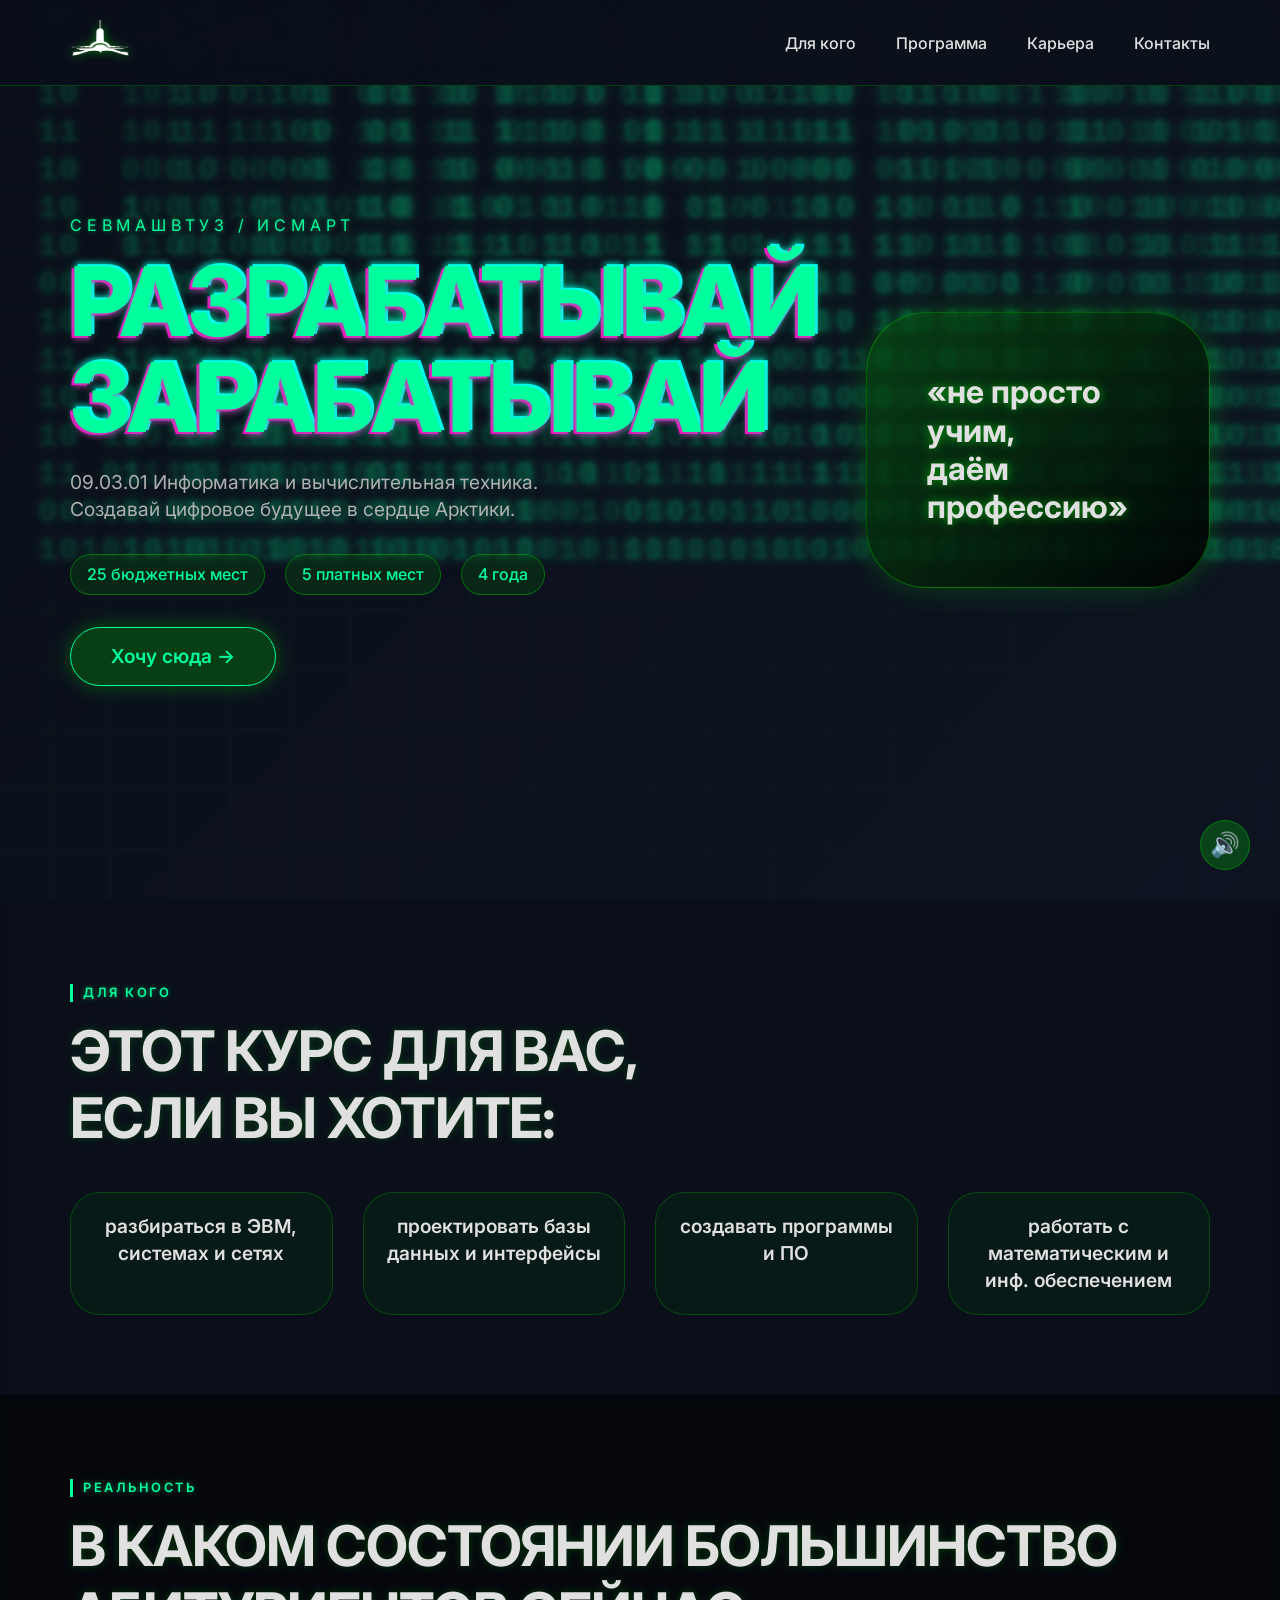
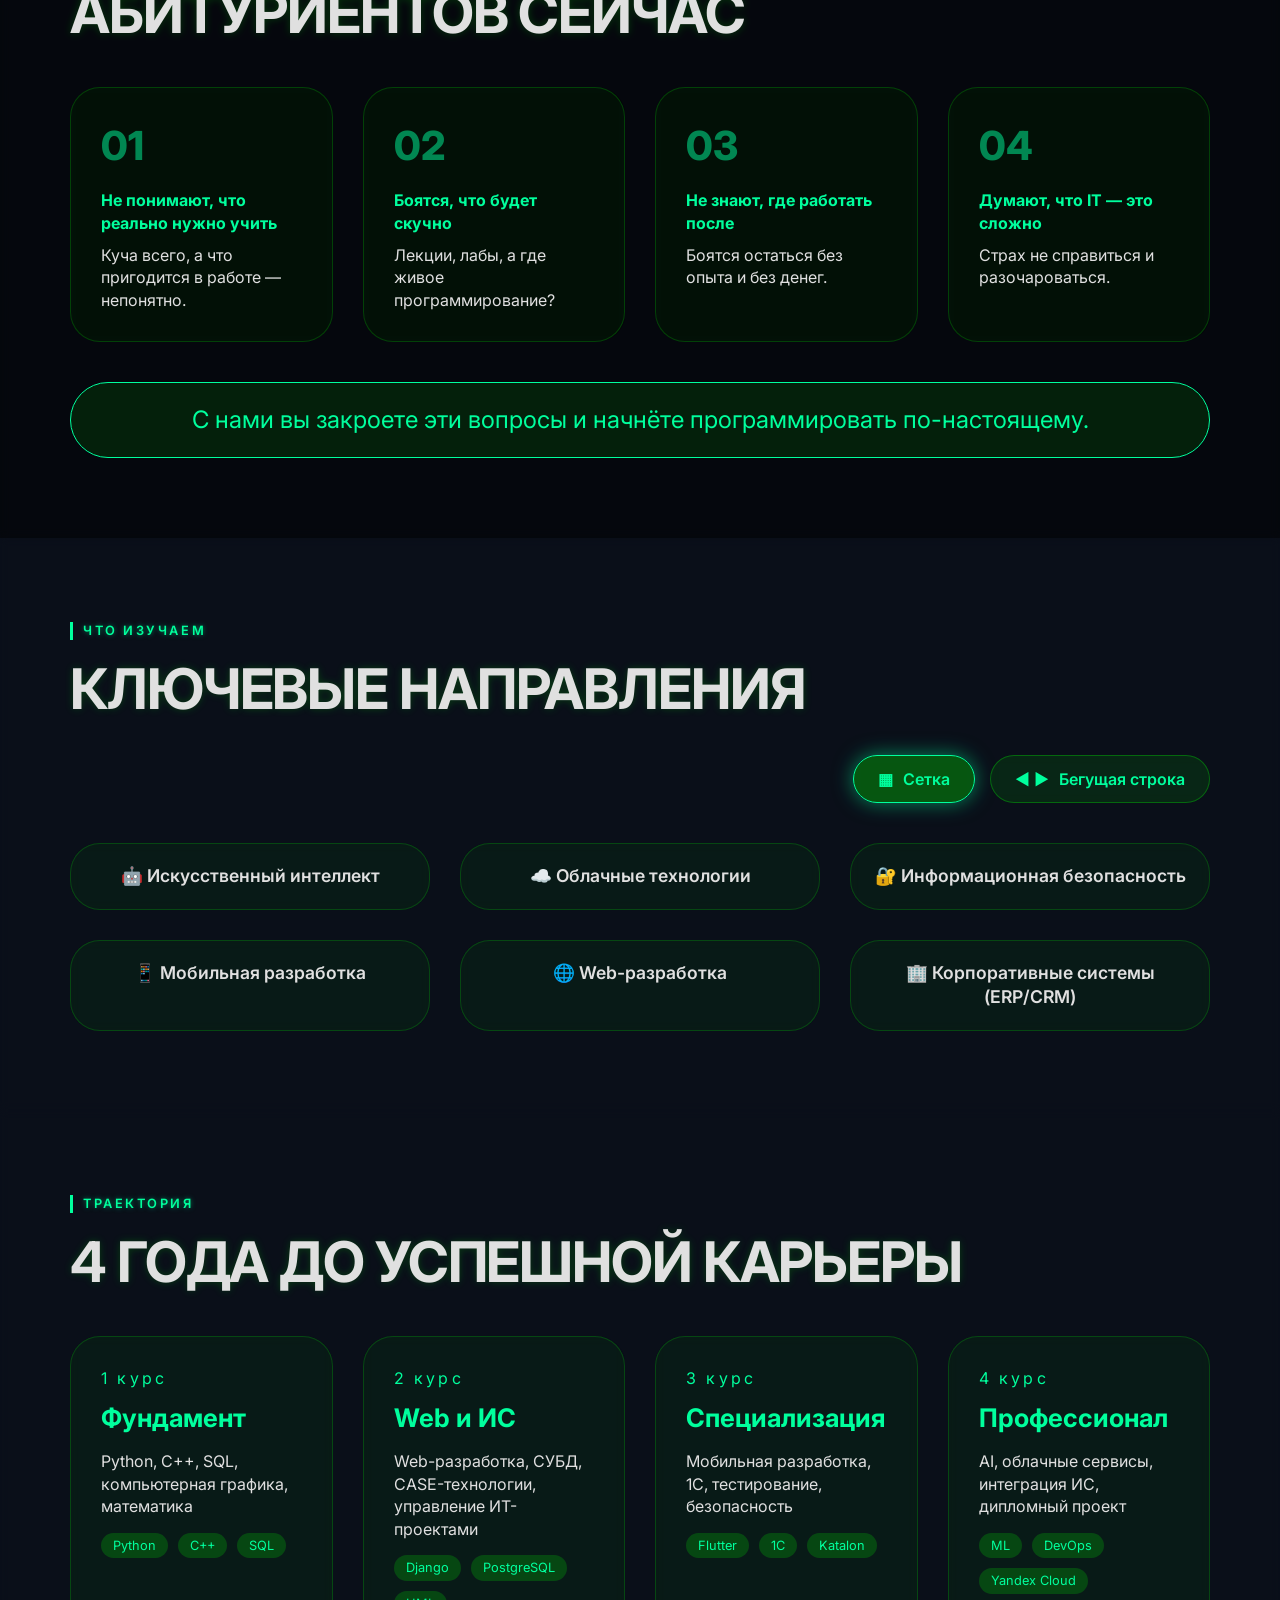
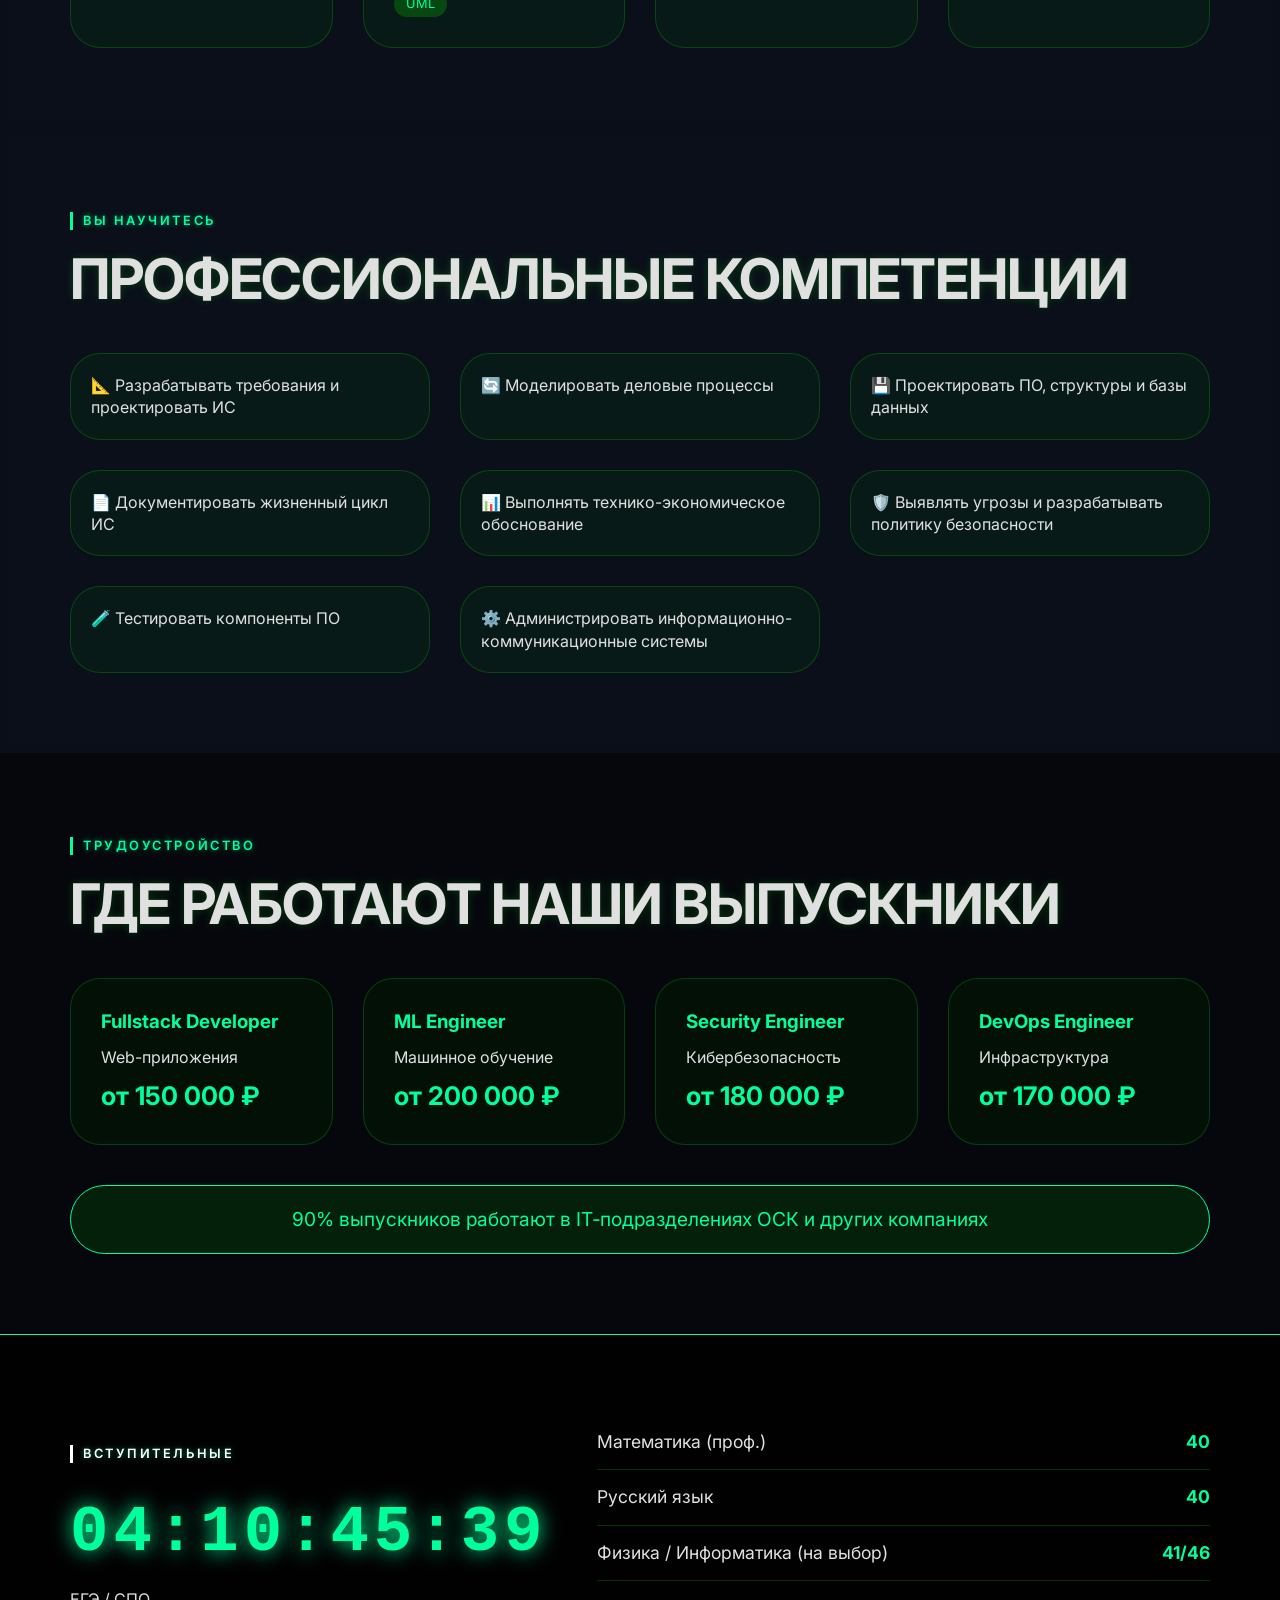
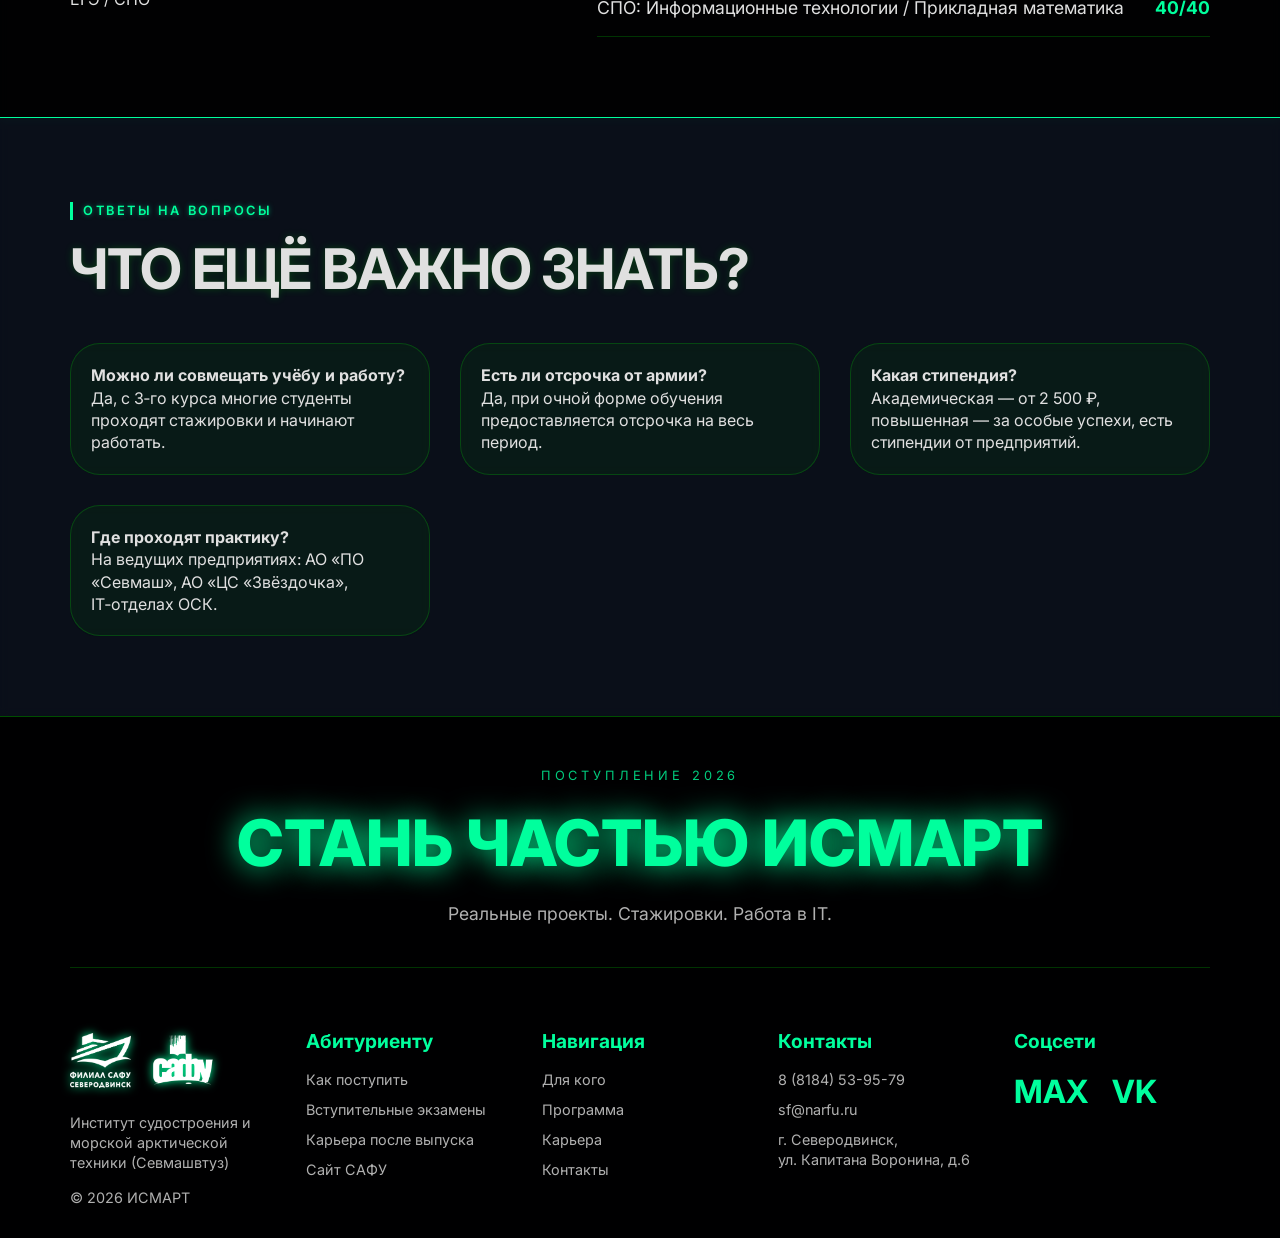
==== commit b5d4d439: "Первые правки Добавление звука и мотивирующих сленгов" ====
--- a/index.html
+++ b/index.html
@@ -31,8 +31,8 @@
                 <div class="hero-text">
                     <div class="hero-sup">Севмашвтуз / ИСМАРТ</div>
                     <h1>
-                        <span class="glitch-word" data-text="кодить">кодить</span><br>
-                        <span class="glitch-word" data-text="зарабатывать">зарабатывать</span>
+                        <span class="glitch-word" data-text="Разрабатывай">Разрабатывай</span><br>
+                        <span class="glitch-word" data-text="зарабатывай">зарабатывай</span>
                     </h1>
                     <p class="hero-description">
                         09.03.01 Информатика и вычислительная техника.<br>
--- a/css/style.css
+++ b/css/style.css
@@ -36,26 +36,21 @@
     z-index: -2;
 }
 
-    .matrix-css-bg::after {
-        content: "";
-        position: absolute;
-        top: 0;
-        left: 0;
-        width: 100%;
-        height: 100%;
-        background-image: repeating-linear-gradient(0deg, transparent, transparent 50px, rgba(0,255,0,0.1) 50px, rgba(0,255,0,0.1) 51px), repeating-linear-gradient(90deg, transparent, transparent 50px, rgba(0,255,0,0.1) 50px, rgba(0,255,0,0.1) 51px);
-        background-size: 60px 60px;
-        animation: matrixMove 20s linear infinite;
-    }
+.matrix-css-bg::after {
+    content: "";
+    position: absolute;
+    top: 0;
+    left: 0;
+    width: 100%;
+    height: 100%;
+    background-image: repeating-linear-gradient(0deg, transparent, transparent 50px, rgba(0,255,0,0.1) 50px, rgba(0,255,0,0.1) 51px), repeating-linear-gradient(90deg, transparent, transparent 50px, rgba(0,255,0,0.1) 50px, rgba(0,255,0,0.1) 51px);
+    background-size: 60px 60px;
+    animation: matrixMove 20s linear infinite;
+}
 
 @keyframes matrixMove {
-    0% {
-        background-position: 0 0;
-    }
-
-    100% {
-        background-position: 60px 60px;
-    }
+    0% { background-position: 0 0; }
+    100% { background-position: 60px 60px; }
 }
 
 .matrix-js-bg {
@@ -84,13 +79,8 @@
 }
 
 @keyframes matrixFall {
-    0% {
-        transform: translateY(-100%);
-    }
-
-    100% {
-        transform: translateY(100vh);
-    }
+    0% { transform: translateY(-100%); }
+    100% { transform: translateY(100vh); }
 }
 
 @media (max-width: 768px) {
@@ -135,13 +125,13 @@
     text-shadow: 0 0 5px rgba(0,255,157,0.5);
 }
 
-    .section-tag.light {
-        color: #fff;
-        border-left-color: #fff;
-    }
-
-/* ==========================================
-   ������ (���� �����, ���� ������, ��������� �� ������)
+.section-tag.light {
+    color: #fff;
+    border-left-color: #fff;
+}
+
+/* ==========================================
+   ������
    ========================================== */
 .nav-bar {
     position: fixed;
@@ -154,12 +144,12 @@
     border-bottom: 1px solid rgba(0,255,0,0.2);
 }
 
-    .nav-bar .container {
-        display: flex;
-        justify-content: space-between;
-        align-items: center;
-        padding: 20px 30px;
-    }
+.nav-bar .container {
+    display: flex;
+    justify-content: space-between;
+    align-items: center;
+    padding: 20px 30px;
+}
 
 .nav-logo img {
     height: 40px;
@@ -171,24 +161,23 @@
     gap: 40px;
 }
 
-    .nav-menu span {
-        font-weight: 500;
-        cursor: pointer;
-        color: #e0e0e0;
-        transition: 0.3s;
-    }
-
-        .nav-menu span:hover {
-            color: #00ff9d;
-            text-shadow: 0 0 10px #00ff9d;
-        }
+.nav-menu span {
+    font-weight: 500;
+    cursor: pointer;
+    color: #e0e0e0;
+    transition: 0.3s;
+}
+
+.nav-menu span:hover {
+    color: #00ff9d;
+    text-shadow: 0 0 10px #00ff9d;
+}
 
 @media (max-width: 700px) {
     .nav-bar .container {
         flex-direction: column;
         gap: 15px;
     }
-
     .nav-menu {
         gap: 20px;
     }
@@ -236,15 +225,15 @@
     position: relative;
 }
 
-    .hero .hero-image.teleport-active {
-        position: absolute;
-        margin: 0;
-    }
-
-    .hero .hero-image:hover {
-        border-color: #ff00ff;
-        box-shadow: 0 0 50px rgba(255,0,255,0.3);
-    }
+.hero .hero-image.teleport-active {
+    position: absolute;
+    margin: 0;
+}
+
+.hero .hero-image:hover {
+    border-color: #ff00ff;
+    box-shadow: 0 0 50px rgba(255,0,255,0.3);
+}
 
 .hero-quote {
     font-size: 2rem;
@@ -266,15 +255,15 @@
     margin: 2rem 0;
 }
 
-    .hero-stats-mini span {
-        background: rgba(0,255,0,0.1);
-        backdrop-filter: blur(5px);
-        padding: 8px 16px;
-        border-radius: 40px;
-        font-weight: 500;
-        border: 1px solid rgba(0,255,0,0.3);
-        color: #00ff9d;
-    }
+.hero-stats-mini span {
+    background: rgba(0,255,0,0.1);
+    backdrop-filter: blur(5px);
+    padding: 8px 16px;
+    border-radius: 40px;
+    font-weight: 500;
+    border: 1px solid rgba(0,255,0,0.3);
+    color: #00ff9d;
+}
 
 .btn-primary {
     display: inline-block;
@@ -291,11 +280,11 @@
     box-shadow: 0 0 20px rgba(0,255,0,0.3);
 }
 
-    .btn-primary:hover {
-        background: #00ff9d;
-        color: #0a0f1a;
-        box-shadow: 0 0 30px #00ff9d;
-    }
+.btn-primary:hover {
+    background: #00ff9d;
+    color: #0a0f1a;
+    box-shadow: 0 0 30px #00ff9d;
+}
 
 @media (max-width: 800px) {
     .hero-grid {
@@ -304,9 +293,45 @@
 }
 
 /* ==========================================
+   ������ "��� ����" - ��� ��������
+   ========================================== */
+.target-section {
+    position: relative;
+    padding: 80px 0;
+    background: rgba(10,15,26,0.8);
+    backdrop-filter: blur(5px);
+}
+
+.target-grid {
+    display: grid;
+    grid-template-columns: repeat(auto-fit, minmax(220px, 1fr));
+    gap: 30px;
+    margin-top: 40px;
+}
+
+.target-item {
+    background: rgba(0, 255, 0, 0.05);
+    backdrop-filter: blur(5px);
+    padding: 30px 25px;
+    border-radius: 30px;
+    font-size: 1.2rem;
+    font-weight: 600;
+    text-align: center;
+    border: 1px solid rgba(0, 255, 0, 0.2);
+    transition: all 0.3s ease;
+    cursor: pointer;
+}
+
+.target-item:hover {
+    border-color: #00ff9d;
+    background: rgba(0, 255, 0, 0.1);
+    transform: translateY(-5px);
+    box-shadow: 0 10px 30px rgba(0, 255, 157, 0.3);
+}
+
+/* ==========================================
    ����� ����� ��� ������
    ========================================== */
-.target-section,
 .state-section,
 .skills-section,
 .stages-section,
@@ -318,7 +343,6 @@
     backdrop-filter: blur(5px);
 }
 
-.target-section,
 .skills-section,
 .stages-section,
 .competencies-section,
@@ -340,23 +364,23 @@
 /* ==========================================
    ����� ��������
    ========================================== */
-.target-grid,
 .skills-grid,
 .stages-grid,
 .competencies-grid,
 .career-grid,
-.faq-grid {
+.faq-grid,
+.state-grid {
     display: grid;
     gap: 30px;
     margin-top: 40px;
 }
 
-.target-grid {
-    grid-template-columns: repeat(auto-fit, minmax(200px, 1fr));
-}
-
 .skills-grid {
-    grid-template-columns: repeat(auto-fit, minmax(250px, 1fr));
+    grid-template-columns: repeat(3, 1fr);
+}
+
+.skills-grid.hidden {
+    display: none;
 }
 
 .stages-grid {
@@ -376,13 +400,14 @@
 }
 
 .state-grid {
-    display: grid;
     grid-template-columns: repeat(4, 1fr);
-    gap: 30px;
     margin: 40px 0;
 }
 
 @media (max-width: 900px) {
+    .skills-grid {
+        grid-template-columns: repeat(2, 1fr);
+    }
     .state-grid,
     .career-grid {
         grid-template-columns: repeat(2, 1fr);
@@ -390,6 +415,7 @@
 }
 
 @media (max-width: 600px) {
+    .skills-grid,
     .state-grid,
     .career-grid {
         grid-template-columns: 1fr;
@@ -397,15 +423,15 @@
 }
 
 /* ==========================================
-   �������� (����� �����)
-   ========================================== */
-.target-item,
+   ��������
+   ========================================== */
 .skill-item,
 .stage-card,
 .competency-item,
 .career-card,
 .faq-item,
-.state-card {
+.state-card,
+.target-item {
     background: rgba(0,255,0,0.05);
     backdrop-filter: blur(5px);
     border: 1px solid rgba(0,255,0,0.2);
@@ -413,10 +439,10 @@
     transition: 0.3s;
 }
 
-.target-item,
 .skill-item,
 .competency-item,
-.faq-item {
+.faq-item,
+.target-item {
     padding: 20px;
 }
 
@@ -426,9 +452,23 @@
     padding: 30px;
 }
 
-.target-item {
-    font-weight: 700;
-    border-left: 5px solid #00ff9d;
+.skill-item {
+    font-weight: 600;
+    text-align: center;
+    font-size: 1.1rem;
+    cursor: pointer;
+}
+
+.skill-item:hover,
+.stage-card:hover,
+.competency-item:hover,
+.career-card:hover,
+.faq-item:hover,
+.state-card:hover,
+.target-item:hover {
+    border-color: #00ff9d;
+    box-shadow: 0 0 20px rgba(0,255,0,0.3);
+    transform: translateY(-4px);
 }
 
 .state-card h4,
@@ -466,13 +506,13 @@
     margin-top: 15px;
 }
 
-    .stage-tags span {
-        background: rgba(0,255,0,0.2);
-        padding: 4px 12px;
-        border-radius: 20px;
-        font-size: 0.8rem;
-        color: #00ff9d;
-    }
+.stage-tags span {
+    background: rgba(0,255,0,0.2);
+    padding: 4px 12px;
+    border-radius: 20px;
+    font-size: 0.8rem;
+    color: #00ff9d;
+}
 
 .salary {
     font-size: 1.6rem;
@@ -497,18 +537,6 @@
     font-size: 1.5rem;
 }
 
-.target-item:hover,
-.skill-item:hover,
-.stage-card:hover,
-.competency-item:hover,
-.career-card:hover,
-.faq-item:hover,
-.state-card:hover {
-    border-color: #00ff9d;
-    box-shadow: 0 0 20px rgba(0,255,0,0.3);
-    transform: translateY(-4px);
-}
-
 /* ==========================================
    ��������
    ========================================== */
@@ -537,9 +565,9 @@
     font-size: 1.1rem;
 }
 
-    .exam-row strong {
-        color: #00ff9d;
-    }
+.exam-row strong {
+    color: #00ff9d;
+}
 
 @media (max-width: 800px) {
     .exams-grid {
@@ -564,32 +592,32 @@
     border-bottom: 1px solid rgba(0,255,0,0.2);
 }
 
-    .footer-cta-block .tiny {
-        font-size: 0.8rem;
-        letter-spacing: 0.3em;
-        text-transform: uppercase;
-        color: #00ff9d;
-        opacity: 0.8;
-        display: block;
-        margin-bottom: 20px;
-    }
-
-    .footer-cta-block .big {
-        font-size: 4rem;
-        font-weight: 800;
-        display: block;
-        line-height: 1.2;
-        margin: 20px 0;
-        color: #00ff9d;
-        text-shadow: 0 0 30px #00ff9d;
-    }
-
-    .footer-cta-block .footer-small {
-        color: #b0b0b0;
-        font-size: 1.1rem;
-        max-width: 600px;
-        margin: 0 auto;
-    }
+.footer-cta-block .tiny {
+    font-size: 0.8rem;
+    letter-spacing: 0.3em;
+    text-transform: uppercase;
+    color: #00ff9d;
+    opacity: 0.8;
+    display: block;
+    margin-bottom: 20px;
+}
+
+.footer-cta-block .big {
+    font-size: 4rem;
+    font-weight: 800;
+    display: block;
+    line-height: 1.2;
+    margin: 20px 0;
+    color: #00ff9d;
+    text-shadow: 0 0 30px #00ff9d;
+}
+
+.footer-cta-block .footer-small {
+    color: #b0b0b0;
+    font-size: 1.1rem;
+    max-width: 600px;
+    margin: 0 auto;
+}
 
 .footer-grid {
     display: grid;
@@ -602,7 +630,6 @@
     .footer-grid {
         grid-template-columns: repeat(2, 1fr);
     }
-
     .footer-cta-block .big {
         font-size: 2.8rem;
     }
@@ -622,19 +649,17 @@
     margin-bottom: 20px;
 }
 
-    .footer-logo img {
-        filter: brightness(0) invert(1) drop-shadow(0 0 5px #00ff9d); /* ������ �������� ��� ����� */
-    }
-
-    .footer-logo .logo-safu {
-        height: 55px;
-        filter: brightness(0) invert(1) drop-shadow(0 0 5px #00ff9d);
-    }
-
-    .footer-logo .logo-ismart {
-        height: 65px;
-        filter: brightness(0) invert(1) drop-shadow(0 0 5px #00ff9d);
-    }
+.footer-logo img {
+    filter: brightness(0) invert(1) drop-shadow(0 0 5px #00ff9d);
+}
+
+.footer-logo .logo-safu {
+    height: 55px;
+}
+
+.footer-logo .logo-ismart {
+    height: 65px;
+}
 
 @media (max-width: 600px) {
     .footer-logo {
@@ -670,10 +695,10 @@
     transition: 0.2s;
 }
 
-    .footer-col a:hover {
-        color: #00ff9d;
-        text-shadow: 0 0 5px #00ff9d;
-    }
+.footer-col a:hover {
+    color: #00ff9d;
+    text-shadow: 0 0 5px #00ff9d;
+}
 
 .social-links span {
     font-size: 2rem;
@@ -685,71 +710,29 @@
     display: inline-block;
 }
 
-    .social-links span:hover {
-        text-shadow: 0 0 15px #00ff9d;
-        transform: scale(1.1);
-    }
+.social-links span:hover {
+    text-shadow: 0 0 15px #00ff9d;
+    transform: scale(1.1);
+}
 
 /* ==========================================
    �������� (�����, ������������)
    ========================================== */
 @keyframes glitch {
-    0% {
-        transform: translate(0);
-        text-shadow: -2px 0 #ff00c1, 2px 0 #00fff9;
-    }
-
-    1% {
-        transform: translate(-2px, 1px);
-        text-shadow: -4px 0 #ff00c1, 4px 0 #00fff9;
-    }
-
-    2% {
-        transform: translate(2px, -1px);
-        text-shadow: 2px 0 #ff00c1, -2px 0 #00fff9;
-    }
-
-    3% {
-        transform: translate(-1px, 2px);
-        text-shadow: -3px 0 #ff00c1, 3px 0 #00fff9;
-    }
-
-    4% {
-        transform: translate(0);
-        text-shadow: -2px 0 #ff00c1, 2px 0 #00fff9;
-    }
-
-    5%, 100% {
-        transform: translate(0);
-        text-shadow: none;
-    }
+    0% { transform: translate(0); text-shadow: -2px 0 #ff00c1, 2px 0 #00fff9; }
+    1% { transform: translate(-2px, 1px); text-shadow: -4px 0 #ff00c1, 4px 0 #00fff9; }
+    2% { transform: translate(2px, -1px); text-shadow: 2px 0 #ff00c1, -2px 0 #00fff9; }
+    3% { transform: translate(-1px, 2px); text-shadow: -3px 0 #ff00c1, 3px 0 #00fff9; }
+    4% { transform: translate(0); text-shadow: -2px 0 #ff00c1, 2px 0 #00fff9; }
+    5%, 100% { transform: translate(0); text-shadow: none; }
 }
 
 @keyframes glitch-split {
-    0% {
-        clip-path: inset(0 0 0 0);
-        transform: skew(0deg);
-    }
-
-    2% {
-        clip-path: inset(20% 0 30% 0);
-        transform: skew(2deg);
-    }
-
-    4% {
-        clip-path: inset(50% 0 10% 0);
-        transform: skew(-2deg);
-    }
-
-    6% {
-        clip-path: inset(80% 0 5% 0);
-        transform: skew(1deg);
-    }
-
-    8%, 100% {
-        clip-path: inset(0 0 0 0);
-        transform: skew(0deg);
-    }
+    0% { clip-path: inset(0 0 0 0); transform: skew(0deg); }
+    2% { clip-path: inset(20% 0 30% 0); transform: skew(2deg); }
+    4% { clip-path: inset(50% 0 10% 0); transform: skew(-2deg); }
+    6% { clip-path: inset(80% 0 5% 0); transform: skew(1deg); }
+    8%, 100% { clip-path: inset(0 0 0 0); transform: skew(0deg); }
 }
 
 h1 .glitch-word {
@@ -760,83 +743,54 @@
     text-shadow: 0 0 10px rgba(0,255,157,0.5);
 }
 
-    h1 .glitch-word::before,
-    h1 .glitch-word::after {
-        content: attr(data-text);
-        position: absolute;
-        top: 0;
-        left: 0;
-        width: 100%;
-        height: 100%;
-    }
-
-    h1 .glitch-word::before {
-        animation: glitch-split 3s infinite;
-        color: #ff00c1;
-        z-index: -1;
-        transform: translate(-3px, 2px);
-        text-shadow: 2px 2px 5px rgba(255,0,193,0.5);
-    }
-
-    h1 .glitch-word::after {
-        animation: glitch-split 4s infinite reverse;
-        color: #00fff9;
-        z-index: -2;
-        transform: translate(3px, -2px);
-        text-shadow: -2px -2px 5px rgba(0,255,249,0.5);
-    }
+h1 .glitch-word::before,
+h1 .glitch-word::after {
+    content: attr(data-text);
+    position: absolute;
+    top: 0;
+    left: 0;
+    width: 100%;
+    height: 100%;
+}
+
+h1 .glitch-word::before {
+    animation: glitch-split 3s infinite;
+    color: #ff00c1;
+    z-index: -1;
+    transform: translate(-3px, 2px);
+    text-shadow: 2px 2px 5px rgba(255,0,193,0.5);
+}
+
+h1 .glitch-word::after {
+    animation: glitch-split 4s infinite reverse;
+    color: #00fff9;
+    z-index: -2;
+    transform: translate(3px, -2px);
+    text-shadow: -2px -2px 5px rgba(0,255,249,0.5);
+}
 
 @keyframes teleport {
-    0% {
-        transform: scale(1);
-        opacity: 1;
-        filter: blur(0);
-    }
-
-    20% {
-        transform: scale(0.8);
-        opacity: 0;
-        filter: blur(10px) hue-rotate(90deg);
-    }
-
-    40% {
-        transform: scale(1.2);
-        opacity: 0;
-        filter: blur(10px) hue-rotate(180deg);
-    }
-
-    60% {
-        transform: scale(1.1);
-        opacity: 0.5;
-        filter: blur(5px) hue-rotate(270deg);
-    }
-
-    80% {
-        transform: scale(0.9);
-        opacity: 0.8;
-        filter: blur(2px) hue-rotate(360deg);
-    }
-
-    100% {
-        transform: scale(1);
-        opacity: 1;
-        filter: blur(0);
-    }
+    0% { transform: scale(1); opacity: 1; filter: blur(0); }
+    20% { transform: scale(0.8); opacity: 0; filter: blur(10px) hue-rotate(90deg); }
+    40% { transform: scale(1.2); opacity: 0; filter: blur(10px) hue-rotate(180deg); }
+    60% { transform: scale(1.1); opacity: 0.5; filter: blur(5px) hue-rotate(270deg); }
+    80% { transform: scale(0.9); opacity: 0.8; filter: blur(2px) hue-rotate(360deg); }
+    100% { transform: scale(1); opacity: 1; filter: blur(0); }
 }
 
 .hero .hero-image.teleporting {
     animation: teleport 0.6s ease;
     z-index: 100;
 }
-/* ==========================================
-   ������ "��� �������" - ����� � ������� �������
+
+/* ==========================================
+   ������ "��� �������" - ������ ������������
    ========================================== */
 .skills-section {
     position: relative;
     overflow-x: hidden;
 }
 
-/* ��������� ��� ������ ������������ */
 .view-toggle {
     display: flex;
     justify-content: flex-end;
@@ -873,75 +827,7 @@
     box-shadow: 0 0 20px rgba(0, 255, 157, 0.5);
 }
 
-.toggle-btn .icon {
-    font-size: 1.2rem;
-}
-
-/* ========== ����� ����� (�� ���������) ========== */
-.skills-grid {
-    display: grid;
-    grid-template-columns: repeat(3, 1fr);
-    gap: 25px;
-    transition: all 0.5s ease;
-}
-
-.skills-grid.hidden {
-    display: none;
-}
-
-.skill-item {
-    background: rgba(0, 255, 0, 0.05);
-    backdrop-filter: blur(5px);
-    padding: 30px 20px;
-    border: 1px solid rgba(0, 255, 0, 0.2);
-    border-radius: 30px;
-    font-weight: 600;
-    transition: all 0.3s ease;
-    color: #e0e0e0;
-    text-align: center;
-    font-size: 1.1rem;
-    cursor: pointer;
-    position: relative;
-    overflow: hidden;
-}
-
-.skill-item:hover {
-    border-color: #00ff9d;
-    background: rgba(0, 255, 0, 0.1);
-    transform: translateY(-5px);
-    box-shadow: 0 10px 30px rgba(0, 255, 157, 0.3);
-}
-
-/* ������ �������� ��� ��������� */
-.skill-item::before {
-    content: '';
-    position: absolute;
-    top: 0;
-    left: -100%;
-    width: 100%;
-    height: 100%;
-    background: linear-gradient(90deg, transparent, rgba(0, 255, 157, 0.2), transparent);
-    transition: left 0.5s ease;
-}
-
-.skill-item:hover::before {
-    left: 100%;
-}
-
-/* ��������� ����� ��� ������ ������� */
-@media (max-width: 900px) {
-    .skills-grid {
-        grid-template-columns: repeat(2, 1fr);
-    }
-}
-
-@media (max-width: 600px) {
-    .skills-grid {
-        grid-template-columns: 1fr;
-    }
-}
-
-/* ========== ����� ������� ������ (�������) ========== */
+/* ========== ����� ������� ������ ========== */
 .skills-marquee {
     position: relative;
     display: none;
@@ -969,6 +855,11 @@
 
 .marquee-track:hover {
     animation-play-state: paused;
+}
+
+@keyframes marqueeScroll {
+    0% { transform: translateX(0); }
+    100% { transform: translateX(-50%); }
 }
 
 .marquee-item {
@@ -1011,25 +902,11 @@
     line-height: 1.5;
 }
 
-@keyframes marqueeScroll {
-    0% {
-        transform: translateX(0);
-    }
-    100% {
-        transform: translateX(-50%);
-    }
-}
-
 @keyframes float {
-    0%, 100% {
-        transform: translateY(0px);
-    }
-    50% {
-        transform: translateY(-10px);
-    }
-}
-
-/* �������� ��� ������� ������ */
+    0%, 100% { transform: translateY(0px); }
+    50% { transform: translateY(-10px); }
+}
+
 .marquee-controls {
     display: flex;
     justify-content: center;
@@ -1082,218 +959,262 @@
     cursor: pointer;
 }
 
-/* �������� ��������� */
-@keyframes fadeInUp {
-    from {
+.speed-value {
+    color: #00ff9d;
+    min-width: 35px;
+    text-align: center;
+}
+
+/* ==========================================
+   ������������ ������ - ������������
+   ========================================== */
+.motivation-toast {
+    position: fixed;
+    background: linear-gradient(135deg, rgba(0, 255, 157, 0.95), rgba(0, 200, 120, 0.95));
+    color: #0a0f1a;
+    padding: 15px 30px;
+    border-radius: 50px;
+    font-weight: 700;
+    font-size: 1.1rem;
+    z-index: 1000;
+    white-space: nowrap;
+    box-shadow: 0 0 20px rgba(0, 255, 157, 0.5), 0 5px 15px rgba(0, 0, 0, 0.3);
+    backdrop-filter: blur(5px);
+    border: 1px solid rgba(255, 255, 255, 0.3);
+    pointer-events: none;
+    animation-duration: 3s;
+    animation-fill-mode: forwards;
+}
+
+.motivation-toast.left {
+    left: 20px;
+    top: 50%;
+    transform: translateY(-50%);
+    animation-name: slideFromLeft;
+}
+
+.motivation-toast.right {
+    right: 20px;
+    top: 50%;
+    transform: translateY(-50%);
+    animation-name: slideFromRight;
+}
+
+@keyframes slideFromLeft {
+    0% {
+        left: -200px;
         opacity: 0;
-        transform: translateY(30px);
-    }
-    to {
+    }
+    15% {
+        left: 20px;
         opacity: 1;
-        transform: translateY(0);
-    }
-}
-
-.skills-grid:not(.hidden),
+    }
+    85% {
+        left: 20px;
+        opacity: 1;
+    }
+    100% {
+        left: -200px;
+        opacity: 0;
+    }
+}
+
+@keyframes slideFromRight {
+    0% {
+        right: -200px;
+        opacity: 0;
+    }
+    15% {
+        right: 20px;
+        opacity: 1;
+    }
+    85% {
+        right: 20px;
+        opacity: 1;
+    }
+    100% {
+        right: -200px;
+        opacity: 0;
+    }
+}
+
+/* ==========================================
+   ������� ������ - ������ ���� ����
+   ========================================== */
+.skills-marquee {
+    position: relative;
+    display: none;
+    overflow: hidden;
+    border-radius: 30px;
+    background: rgba(0, 255, 0, 0.03);
+    padding: 40px 0;
+}
+
 .skills-marquee.active {
-    animation: fadeInUp 0.5s ease;
-}
-/* ==========================================
-   ������������� �������� ��� ������ "��� ����"
-   ========================================== */
-.target-section {
+    display: block;
+}
+
+.marquee-container {
     position: relative;
-    overflow-x: hidden;
-}
-
-.target-grid {
-    display: flex;
-    flex-wrap: wrap;
-    gap: 30px;
-    justify-content: center;
-    position: relative;
-}
-
-.target-item {
-    flex: 1;
-    min-width: 220px;
-    background: rgba(0, 255, 0, 0.05);
-    backdrop-filter: blur(5px);
-    padding: 30px 25px;
+    overflow: hidden;
+    width: 100%;
+}
+
+.marquee-track {
+    display: flex;
+    width: fit-content;
+    /* ��� animation ����� - ������ JS ��������� */
+}
+
+.marquee-item {
+    flex: 0 0 auto;
+    width: 320px;
+    margin: 0 15px;
+    background: rgba(0, 255, 0, 0.08);
+    backdrop-filter: blur(10px);
+    border: 1px solid rgba(0, 255, 0, 0.3);
     border-radius: 30px;
-    font-size: 1.2rem;
-    font-weight: 600;
+    padding: 40px 25px;
     text-align: center;
-    border: 1px solid rgba(0, 255, 0, 0.2);
     transition: all 0.3s ease;
     cursor: pointer;
-    position: relative;
-    animation: waveRightLeft 5s ease-in-out infinite;
-    transform-origin: center;
-    will-change: transform;
-}
-
-/* ������ �������� ��� ������� �������� - ������� ������ ����� */
-.target-item:nth-child(1) {
-    animation-delay: 0s;
-}
-
-.target-item:nth-child(2) {
-    animation-delay: 0.3s;
-}
-
-.target-item:nth-child(3) {
-    animation-delay: 0.6s;
-}
-
-.target-item:nth-child(4) {
-    animation-delay: 0.9s;
-}
-
-/* �������� ��������: ������ ������ ������ � ������������ */
-@keyframes waveRightLeft {
-    0% {
-        transform: translateX(0px);
-        opacity: 0.9;
-        border-color: rgba(0, 255, 0, 0.2);
-        box-shadow: 0 0 0 rgba(0, 255, 157, 0);
-    }
-    25% {
-        transform: translateX(30px);
-        opacity: 1;
-        border-color: #00ff9d;
-        box-shadow: 0 5px 20px rgba(0, 255, 157, 0.3);
-        background: rgba(0, 255, 0, 0.1);
-    }
-    50% {
-        transform: translateX(0px);
-        opacity: 0.95;
-        border-color: rgba(0, 255, 0, 0.3);
-        box-shadow: 0 2px 10px rgba(0, 255, 157, 0.1);
-        background: rgba(0, 255, 0, 0.07);
-    }
-    75% {
-        transform: translateX(30px);
-        opacity: 1;
-        border-color: #00ff9d;
-        box-shadow: 0 5px 20px rgba(0, 255, 157, 0.3);
-        background: rgba(0, 255, 0, 0.1);
-    }
-    100% {
-        transform: translateX(0px);
-        opacity: 0.9;
-        border-color: rgba(0, 255, 0, 0.2);
-        box-shadow: 0 0 0 rgba(0, 255, 157, 0);
-    }
-}
-
-/* �������������� ������� � ����� ������� ��������� */
-.target-item-smooth {
-    animation: smoothWaveRight 6s cubic-bezier(0.45, 0.05, 0.55, 0.95) infinite;
-}
-
-@keyframes smoothWaveRight {
-    0%, 100% {
-        transform: translateX(0px);
-        filter: brightness(1);
-    }
-    40% {
-        transform: translateX(35px);
-        filter: brightness(1.1);
-        border-color: #00ff9d;
-    }
-    60% {
-        transform: translateX(35px);
-        filter: brightness(1.1);
-        border-color: #00ff9d;
-    }
-    80% {
-        transform: translateX(0px);
-        filter: brightness(1);
-    }
-}
-
-/* ������ �������� ��� �������� */
-.target-item::before {
-    content: '';
-    position: absolute;
-    top: 0;
-    left: 0;
-    width: 100%;
-    height: 100%;
-    background: linear-gradient(90deg,
-    transparent,
-    rgba(0, 255, 157, 0.2),
-    transparent);
-    border-radius: 30px;
-    opacity: 0;
-    animation: waveGlow 5s ease-in-out infinite;
-    pointer-events: none;
-}
-
-.target-item:nth-child(1)::before {
-    animation-delay: 0s;
-}
-
-.target-item:nth-child(2)::before {
-    animation-delay: 0.3s;
-}
-
-.target-item:nth-child(3)::before {
-    animation-delay: 0.6s;
-}
-
-.target-item:nth-child(4)::before {
-    animation-delay: 0.9s;
-}
-
-@keyframes waveGlow {
-    0%, 100% {
-        opacity: 0;
-        transform: translateX(-100%);
-    }
-    25% {
-        opacity: 0.5;
-        transform: translateX(0%);
-    }
-    50% {
-        opacity: 0;
-        transform: translateX(100%);
-    }
-    75% {
-        opacity: 0;
-        transform: translateX(100%);
-    }
-}
-
-/* ������ ��� ��������� - �������� �������� */
-.target-item:hover {
-    animation-duration: 2.5s;
+}
+
+.marquee-item:hover {
     transform: scale(1.05);
     background: rgba(0, 255, 0, 0.15);
-    box-shadow: 0 0 30px rgba(0, 255, 157, 0.5);
     border-color: #00ff9d;
+    box-shadow: 0 0 30px rgba(0, 255, 157, 0.3);
+}
+
+.marquee-item .emoji {
+    font-size: 3.5rem;
+    display: block;
+    margin-bottom: 20px;
+    animation: float 3s ease-in-out infinite;
+}
+
+.marquee-item h3 {
+    font-size: 1.5rem;
+    color: #00ff9d;
+    margin-bottom: 12px;
+}
+
+.marquee-item p {
+    font-size: 0.95rem;
+    color: #b0b0b0;
+    line-height: 1.5;
+}
+
+@keyframes float {
+    0%, 100% { transform: translateY(0px); }
+    50% { transform: translateY(-10px); }
+}
+
+.marquee-controls {
+    display: flex;
+    justify-content: center;
+    gap: 20px;
+    margin-top: 30px;
+    flex-wrap: wrap;
+}
+
+.marquee-btn {
+    background: rgba(0, 255, 0, 0.1);
+    border: 1px solid rgba(0, 255, 0, 0.3);
+    color: #00ff9d;
+    width: 40px;
+    height: 40px;
+    border-radius: 50%;
+    cursor: pointer;
+    display: flex;
+    align-items: center;
+    justify-content: center;
+    font-size: 1.2rem;
     transition: all 0.3s ease;
 }
 
-/* ��������� ��� ��������� ��������� */
-@media (max-width: 768px) {
-    .target-item {
-        animation-duration: 4s;
-        padding: 20px;
-        font-size: 1rem;
-    }
-
-    @keyframes waveRightLeft {
-        0%, 100% {
-            transform: translateX(0px);
-        }
-        25%, 75% {
-            transform: translateX(15px);
-        }
-        50% {
-            transform: translateX(0px);
-        }
-    }
-}
-
+.marquee-btn:hover {
+    background: rgba(0, 255, 0, 0.3);
+    transform: scale(1.1);
+}
+
+.speed-control {
+    display: flex;
+    align-items: center;
+    gap: 10px;
+    background: rgba(0, 255, 0, 0.1);
+    padding: 5px 15px;
+    border-radius: 30px;
+    border: 1px solid rgba(0, 255, 0, 0.3);
+}
+
+.speed-control label {
+    color: #00ff9d;
+    font-size: 0.9rem;
+}
+
+.speed-control input {
+    width: 150px;
+    background: rgba(0, 0, 0, 0.5);
+    border: 1px solid #00ff9d;
+    border-radius: 20px;
+    padding: 5px 10px;
+    color: #00ff9d;
+    cursor: pointer;
+}
+
+.speed-control input::-webkit-slider-thumb {
+    background: #00ff9d;
+    border-radius: 50%;
+    cursor: pointer;
+}
+
+.speed-value {
+    color: #00ff9d;
+    min-width: 45px;
+    text-align: center;
+    font-weight: bold;
+}
+
+.reset-speed-btn {
+    background: rgba(0, 255, 0, 0.1);
+    border: 1px solid rgba(0, 255, 0, 0.3);
+    color: #00ff9d;
+    padding: 5px 15px;
+    border-radius: 30px;
+    cursor: pointer;
+    transition: all 0.3s ease;
+    font-size: 0.9rem;
+}
+
+.reset-speed-btn:hover {
+    background: rgba(0, 255, 0, 0.3);
+    transform: scale(1.05);
+}
+
+/* ������ ����� */
+.sound-toggle {
+    position: fixed;
+    bottom: 30px;
+    right: 30px;
+    background: rgba(0, 255, 0, 0.2);
+    border: 1px solid rgba(0, 255, 0, 0.3);
+    color: #00ff9d;
+    width: 50px;
+    height: 50px;
+    border-radius: 50%;
+    cursor: pointer;
+    display: flex;
+    align-items: center;
+    justify-content: center;
+    font-size: 1.5rem;
+    transition: all 0.3s ease;
+    backdrop-filter: blur(5px);
+    z-index: 1000;
+}
+
+.sound-toggle:hover {
+    background: rgba(0, 255, 0, 0.4);
+    transform: scale(1.1);
+}
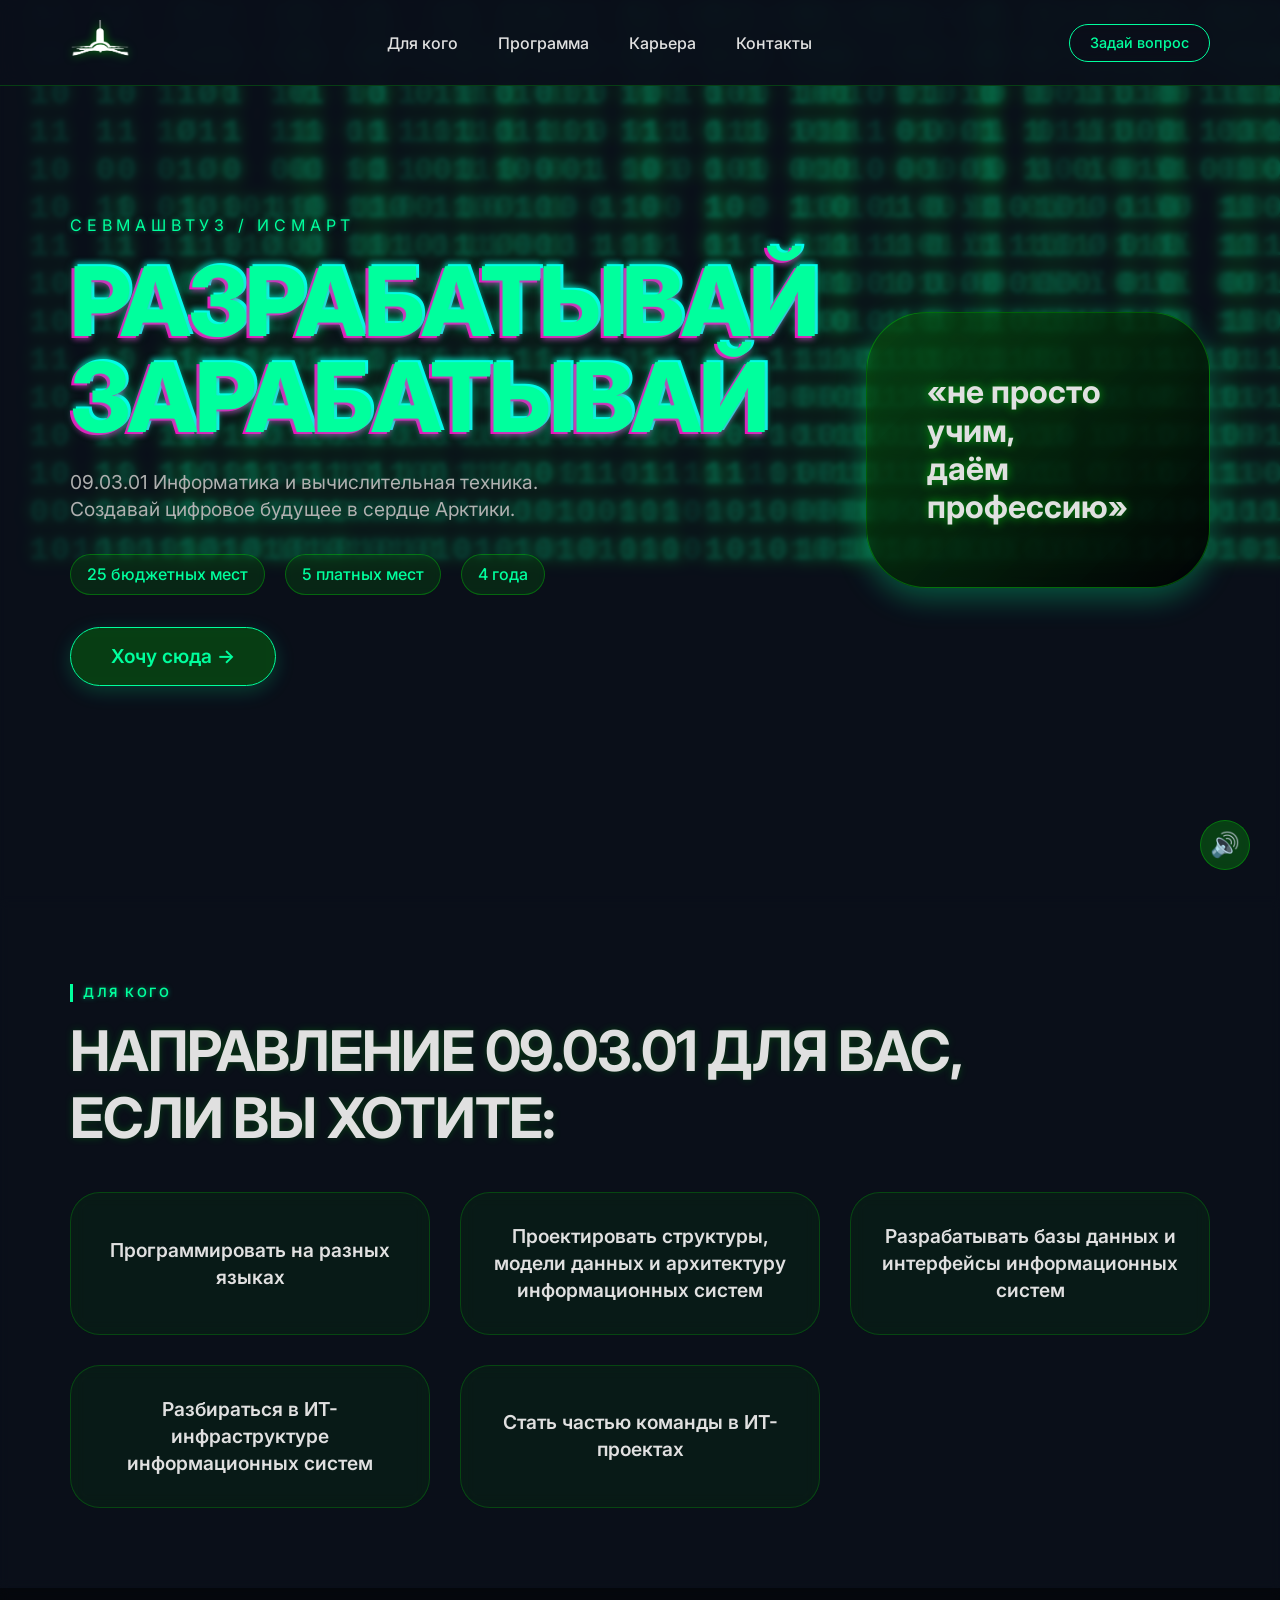
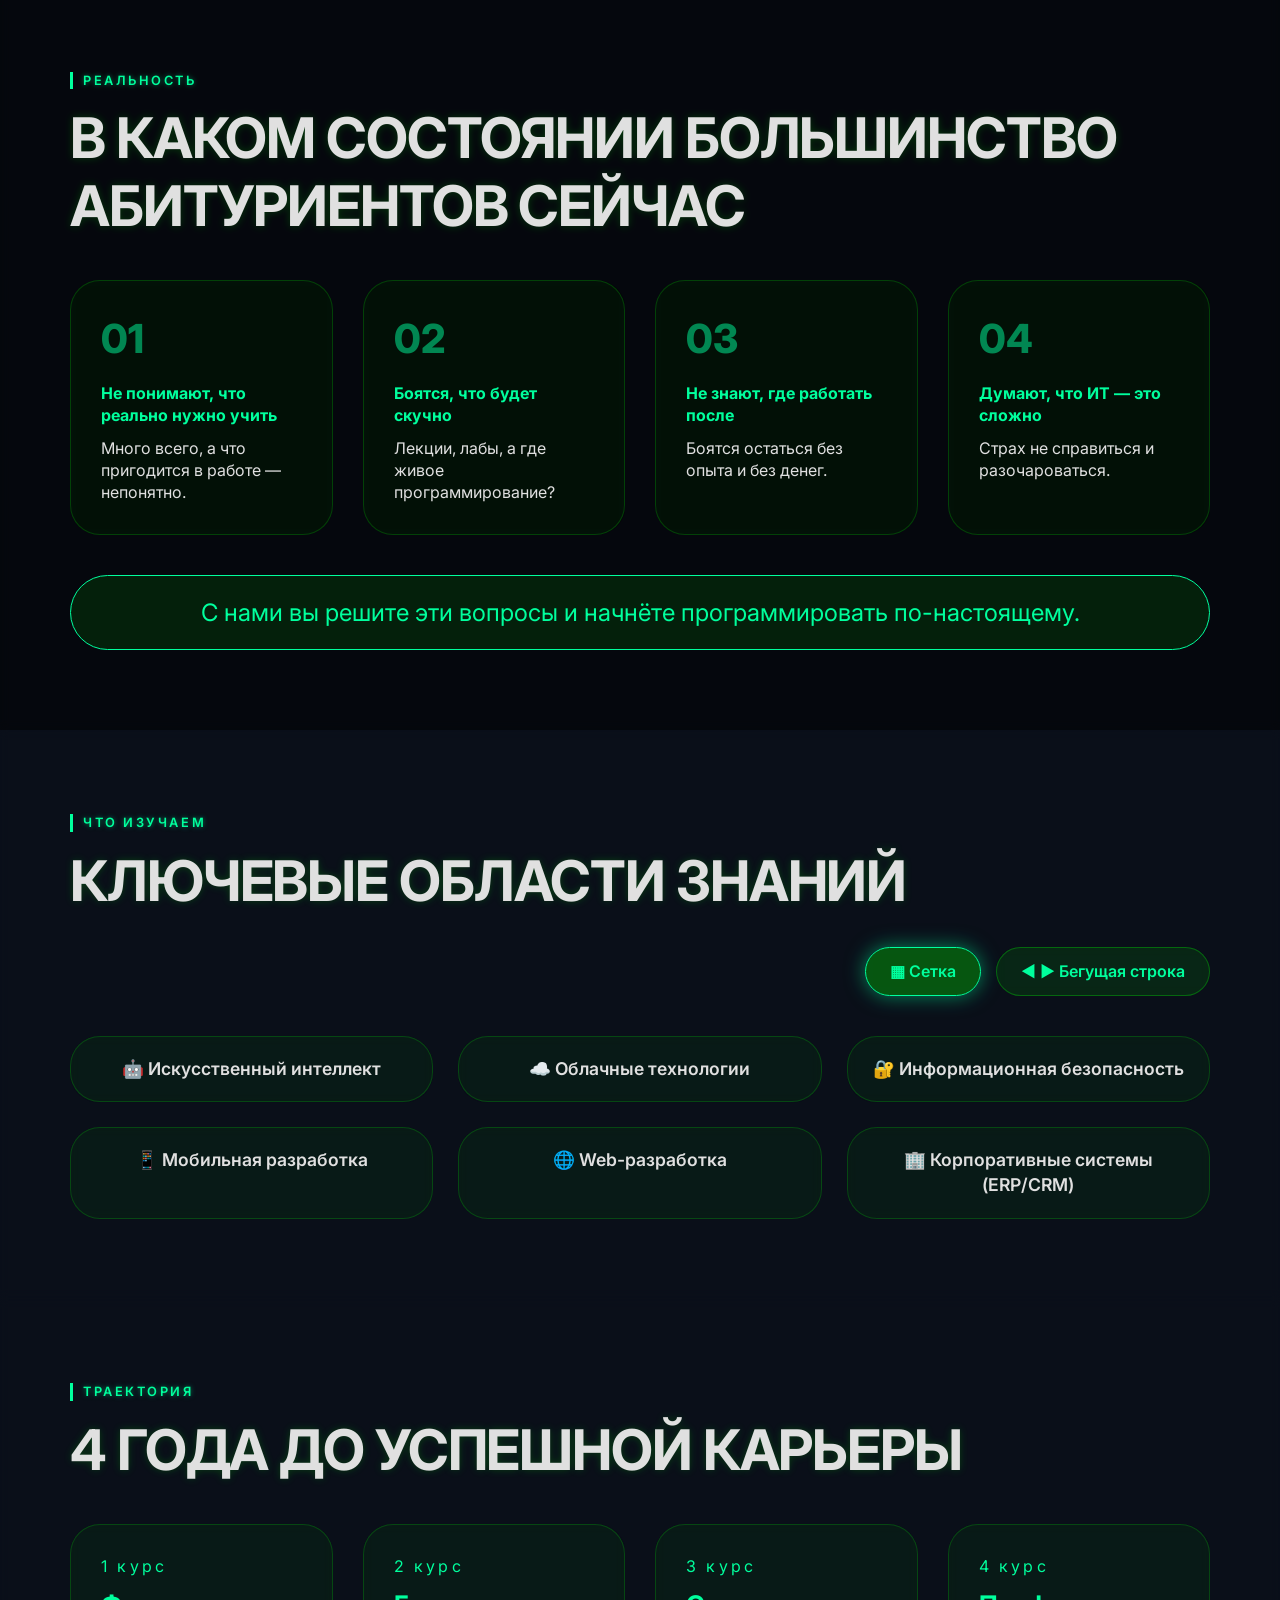
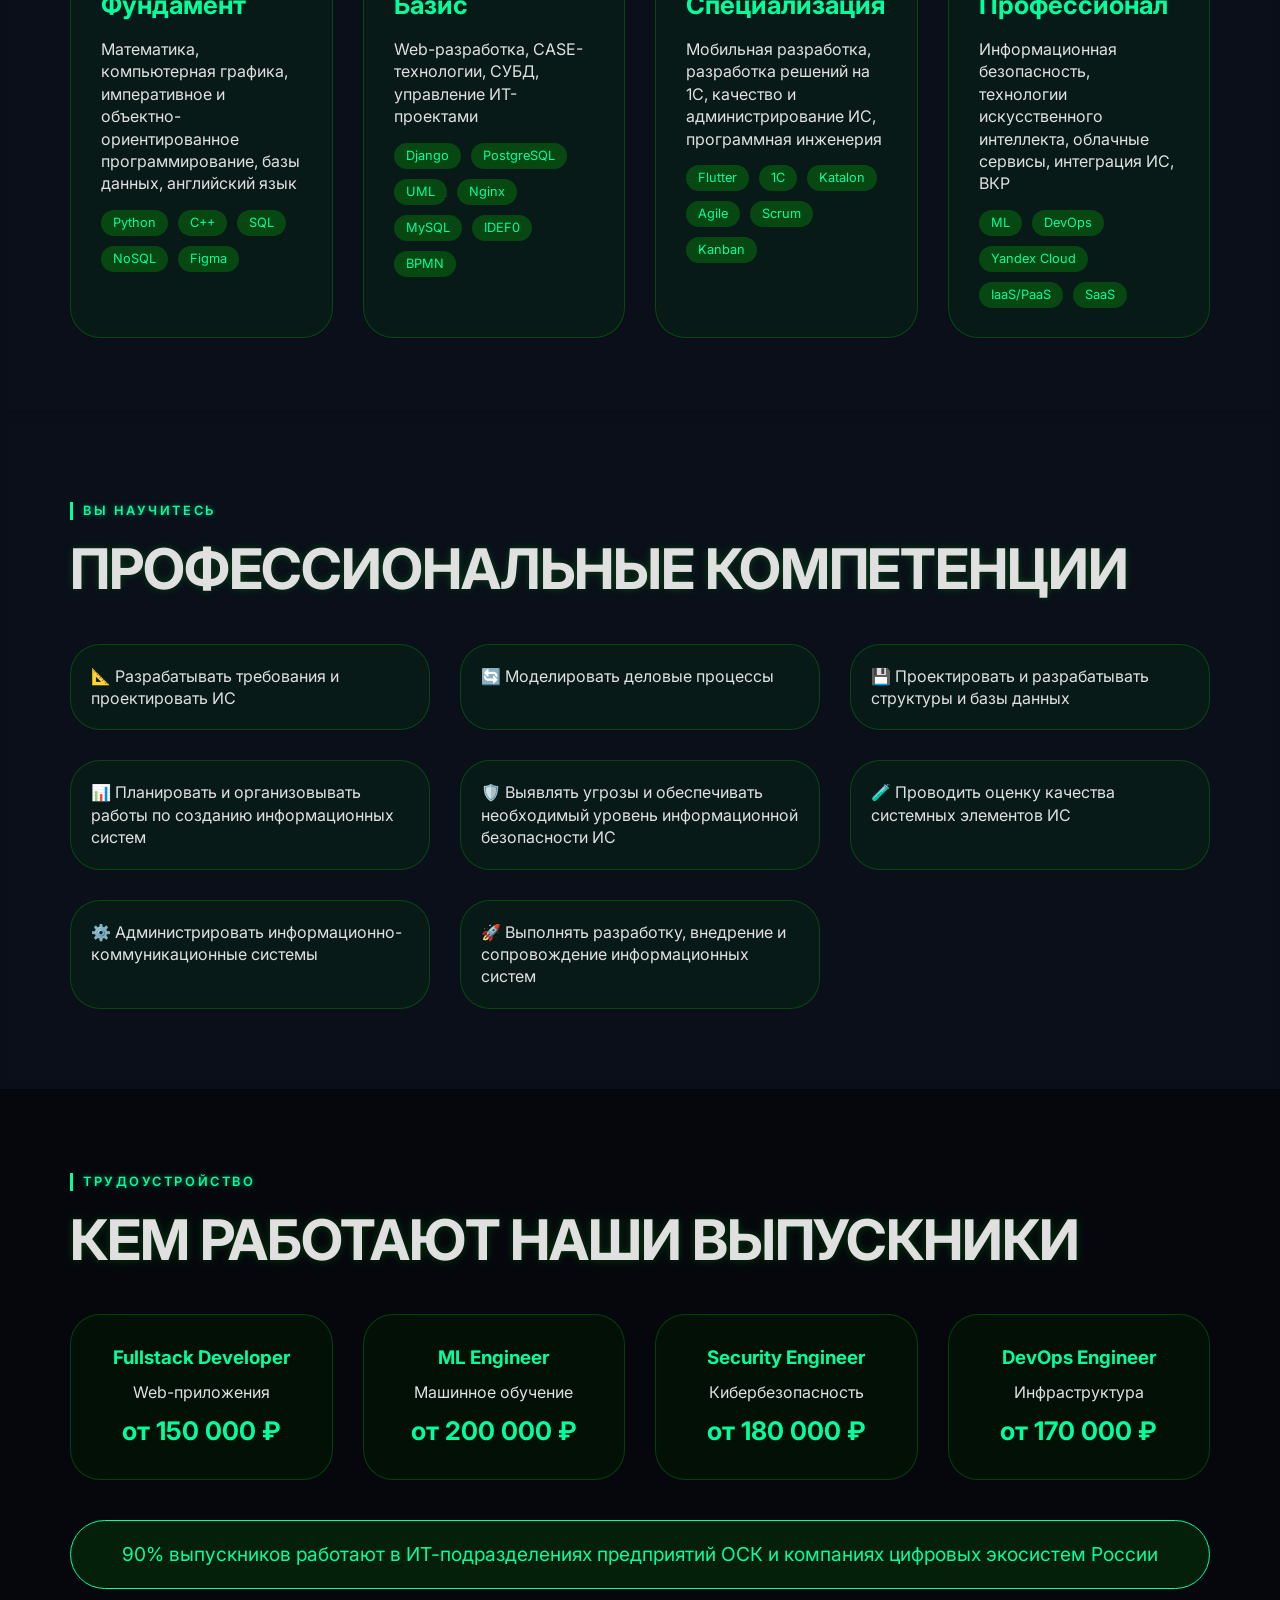
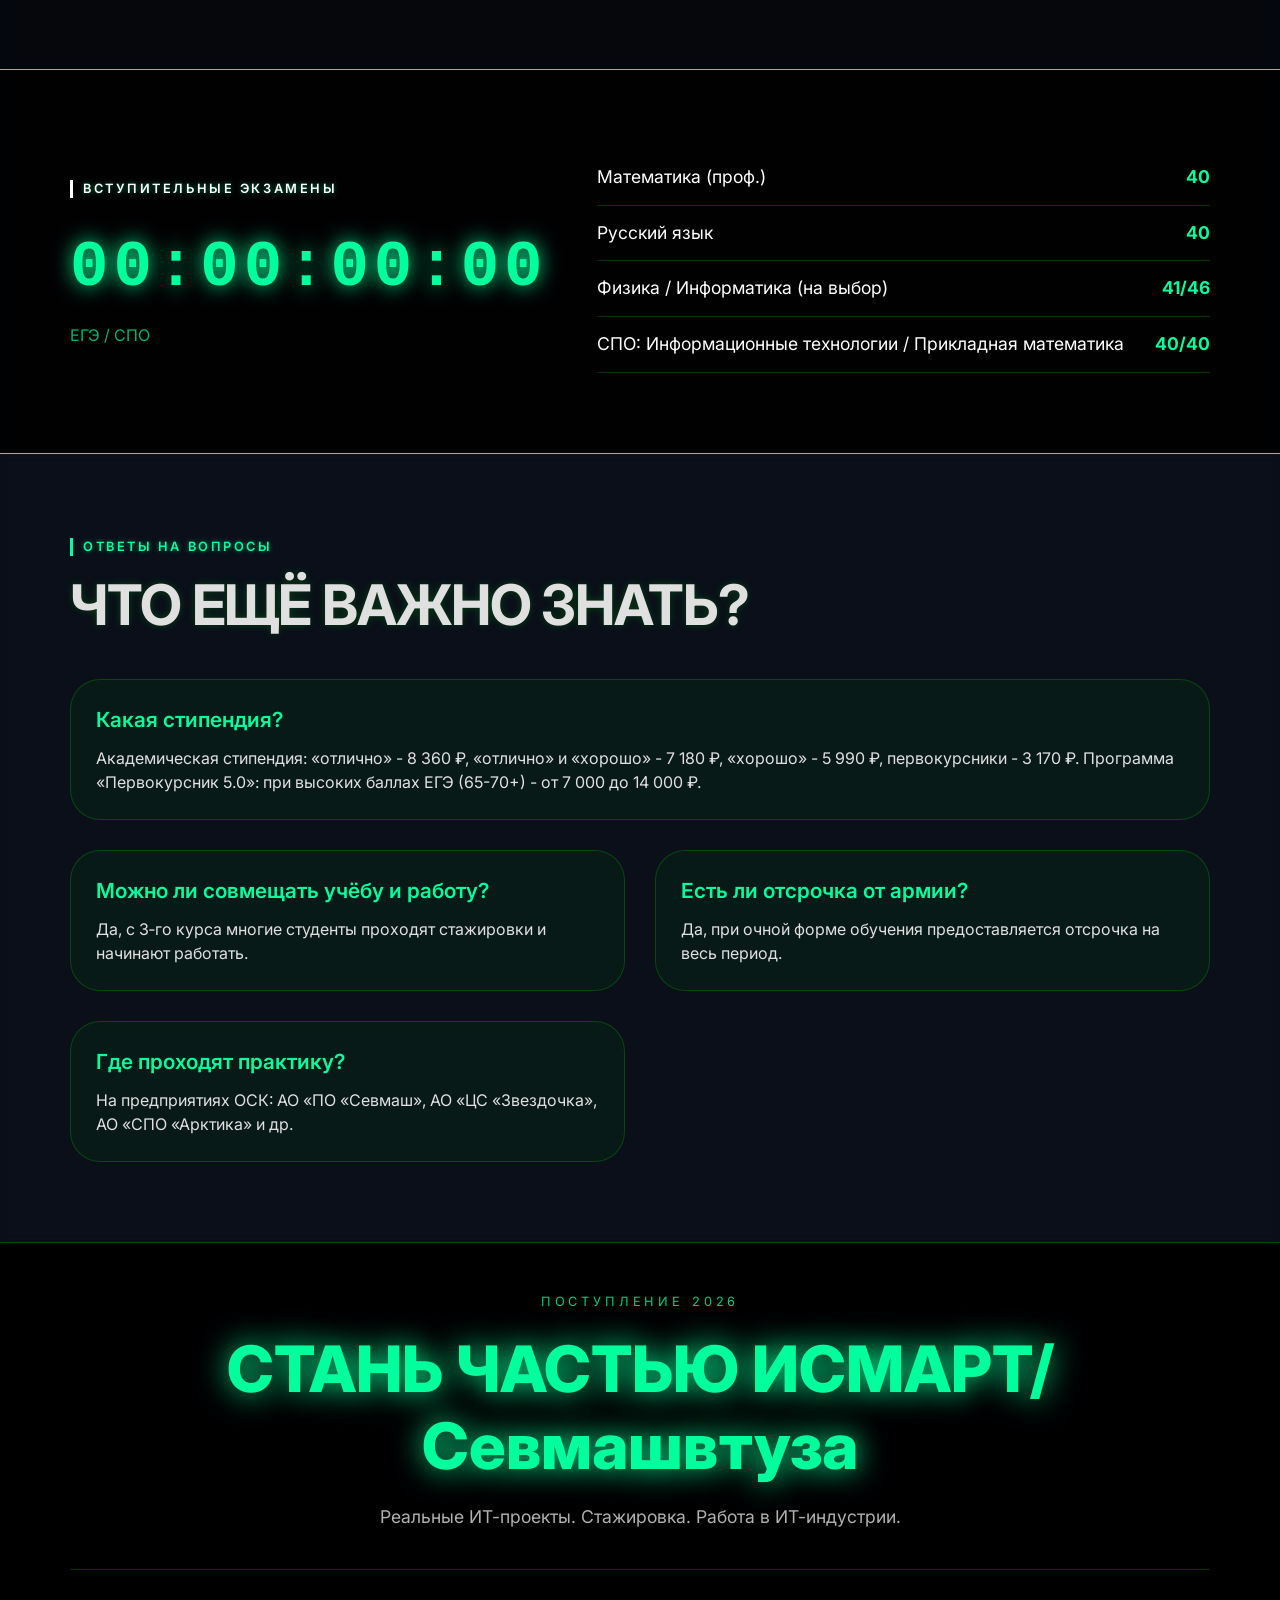
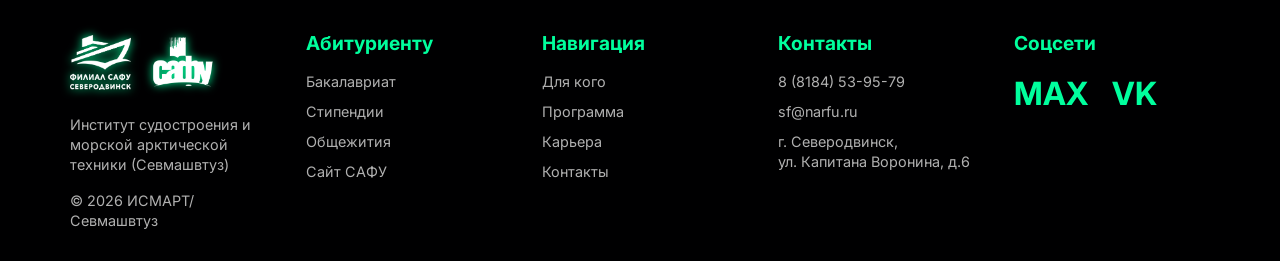
==== commit 72fb9677: "Полная реструктуризация проекта и улучшение всех компонентов ### СТРУКТУРА ПРОЕКТА  **Новая органи" ====
--- a/index.html
+++ b/index.html
@@ -4,271 +4,62 @@
     <meta charset="UTF-8">
     <meta name="viewport" content="width=device-width, initial-scale=1.0">
     <title>ИСМАРТ | 09.03.01 Информатика и ВТ</title>
-    <link rel="stylesheet" href="css/style.css">
+
+    <!-- CSS подключения-->
+    <link rel="stylesheet" href="css/variables.css">
+    <link rel="stylesheet" href="css/base.css">
+    <link rel="stylesheet" href="css/matrix.css">
+    <link rel="stylesheet" href="css/header.css">
+    <link rel="stylesheet" href="css/hero.css">
+    <link rel="stylesheet" href="css/target.css">
+    <link rel="stylesheet" href="css/state.css">
+    <link rel="stylesheet" href="css/skills.css">
+    <link rel="stylesheet" href="css/stages.css">
+    <link rel="stylesheet" href="css/competencies.css">
+    <link rel="stylesheet" href="css/career.css">
+    <link rel="stylesheet" href="css/exams.css">
+    <link rel="stylesheet" href="css/faq.css">
+    <link rel="stylesheet" href="css/footer.css">
+    <link rel="stylesheet" href="css/animations.css">
+    <link rel="stylesheet" href="css/responsive.css">
+
     <link href="https://fonts.googleapis.com/css2?family=Inter:wght@400;500;600;700;800&display=swap" rel="stylesheet">
 </head>
 <body>
 
-    <!-- Навбар -->
-    <div class="nav-bar">
-        <div class="container">
-            <div class="nav-logo">
-                <a href="https://narfu.ru/sf/sevmashvtuz/"><img src="images/l1.png" alt="ИСМАРТ"></a>
-            </div>
-            <div class="nav-menu">
-                <span data-target="target">Для кого</span>
-                <span data-target="skills">Программа</span>
-                <span data-target="career">Карьера</span>
-                <span data-target="footer">Контакты</span>
-            </div>
-        </div>
-    </div>
+<!-- БЛОК: ШАПКА САЙТА (HEADER)-->
+<div data-include="sections/header.html"></div>
 
-    <!-- Hero -->
-    <section class="hero" id="hero">
-        <div class="container">
-            <div class="hero-grid">
-                <div class="hero-text">
-                    <div class="hero-sup">Севмашвтуз / ИСМАРТ</div>
-                    <h1>
-                        <span class="glitch-word" data-text="Разрабатывай">Разрабатывай</span><br>
-                        <span class="glitch-word" data-text="зарабатывай">зарабатывай</span>
-                    </h1>
-                    <p class="hero-description">
-                        09.03.01 Информатика и вычислительная техника.<br>
-                        Создавай цифровое будущее в сердце Арктики.
-                    </p>
-                    <div class="hero-stats-mini">
-                        <span>25 бюджетных мест</span>
-                        <span>5 платных мест</span>
-                        <span>4 года</span>
-                    </div>
-                    <a href="#" class="btn-primary">Хочу сюда →</a>
-                </div>
-                <div class="hero-image">
-                    <div class="hero-quote">«не просто учим, <br>даём профессию»</div>
-                </div>
-            </div>
-        </div>
-    </section>
+<!-- БЛОК: ГЛАВНЫЙ ЭКРАН (HERO)-->
+<div data-include="sections/hero.html"></div>
 
-    <!-- Для кого -->
-    <section class="target-section" id="target">
-        <div class="container">
-            <span class="section-tag">для кого</span>
-            <h2>ЭТОТ КУРС ДЛЯ ВАС, <br>ЕСЛИ ВЫ ХОТИТЕ:</h2>
-            <div class="target-grid">
-                <div class="target-item">разбираться в ЭВМ, системах и сетях</div>
-                <div class="target-item">проектировать базы данных и интерфейсы</div>
-                <div class="target-item">создавать программы и ПО</div>
-                <div class="target-item">работать с математическим и инф. обеспечением</div>
-            </div>
-        </div>
-    </section>
+<!-- БЛОК: ДЛЯ КОГО (TARGET)-->
+<div data-include="sections/target.html"></div>
 
-    <!-- Состояние абитуриентов -->
-    <section class="state-section" id="state">
-        <div class="container">
-            <span class="section-tag">реальность</span>
-            <h2>В КАКОМ СОСТОЯНИИ БОЛЬШИНСТВО АБИТУРИЕНТОВ СЕЙЧАС</h2>
-            <div class="state-grid">
-                <div class="state-card">
-                    <span class="state-number">01</span>
-                    <h4>Не понимают, что реально нужно учить</h4>
-                    <p>Куча всего, а что пригодится в работе — непонятно.</p>
-                </div>
-                <div class="state-card">
-                    <span class="state-number">02</span>
-                    <h4>Боятся, что будет скучно</h4>
-                    <p>Лекции, лабы, а где живое программирование?</p>
-                </div>
-                <div class="state-card">
-                    <span class="state-number">03</span>
-                    <h4>Не знают, где работать после</h4>
-                    <p>Боятся остаться без опыта и без денег.</p>
-                </div>
-                <div class="state-card">
-                    <span class="state-number">04</span>
-                    <h4>Думают, что IT — это сложно</h4>
-                    <p>Страх не справиться и разочароваться.</p>
-                </div>
-            </div>
-            <div class="state-result">
-                <p>С нами вы закроете эти вопросы и начнёте программировать по-настоящему.</p>
-            </div>
-        </div>
-    </section>
+<!-- БЛОК: СОСТОЯНИЕ АБИТУРИЕНТОВ (STATE)-->
+<div data-include="sections/state.html"></div>
 
-    <!-- Ключевые направления -->
-    <section class="skills-section" id="skills">
-        <div class="container">
-            <span class="section-tag">что изучаем</span>
-            <h2>КЛЮЧЕВЫЕ НАПРАВЛЕНИЯ</h2>
-            <div class="skills-grid">
-                <div class="skill-item">🤖 Искусственный интеллект</div>
-                <div class="skill-item">☁️ Облачные технологии</div>
-                <div class="skill-item">🔐 Информационная безопасность</div>
-                <div class="skill-item">📱 Мобильная разработка</div>
-                <div class="skill-item">🌐 Web-разработка</div>
-                <div class="skill-item">🏢 Корпоративные системы (ERP/CRM)</div>
-            </div>
-        </div>
-    </section>
+<!-- БЛОК: ЧТО ИЗУЧАЕМ (SKILLS)-->
+<div data-include="sections/skills.html"></div>
 
-    <!-- Этапы обучения (4 курса) -->
-    <section class="stages-section">
-        <div class="container">
-            <span class="section-tag">траектория</span>
-            <h2>4 ГОДА ДО УСПЕШНОЙ КАРЬЕРЫ</h2>
-            <div class="stages-grid">
-                <div class="stage-card">
-                    <div class="stage-number">1 курс</div>
-                    <h3>Фундамент</h3>
-                    <p>Python, C++, SQL, компьютерная графика, математика</p>
-                    <div class="stage-tags"><span>Python</span><span>C++</span><span>SQL</span></div>
-                </div>
-                <div class="stage-card">
-                    <div class="stage-number">2 курс</div>
-                    <h3>Web и ИС</h3>
-                    <p>Web-разработка, СУБД, CASE-технологии, управление ИТ-проектами</p>
-                    <div class="stage-tags"><span>Django</span><span>PostgreSQL</span><span>UML</span></div>
-                </div>
-                <div class="stage-card">
-                    <div class="stage-number">3 курс</div>
-                    <h3>Специализация</h3>
-                    <p>Мобильная разработка, 1С, тестирование, безопасность</p>
-                    <div class="stage-tags"><span>Flutter</span><span>1С</span><span>Katalon</span></div>
-                </div>
-                <div class="stage-card">
-                    <div class="stage-number">4 курс</div>
-                    <h3>Профессионал</h3>
-                    <p>AI, облачные сервисы, интеграция ИС, дипломный проект</p>
-                    <div class="stage-tags"><span>ML</span><span>DevOps</span><span>Yandex Cloud</span></div>
-                </div>
-            </div>
-        </div>
-    </section>
+<!-- БЛОК: ТРАЕКТОРИЯ ОБУЧЕНИЯ (STAGES)-->
+<div data-include="sections/stages.html"></div>
 
-    <!-- Профессиональные компетенции -->
-    <section class="competencies-section">
-        <div class="container">
-            <span class="section-tag">вы научитесь</span>
-            <h2>ПРОФЕССИОНАЛЬНЫЕ КОМПЕТЕНЦИИ</h2>
-            <div class="competencies-grid">
-                <div class="competency-item">📐 Разрабатывать требования и проектировать ИС</div>
-                <div class="competency-item">🔄 Моделировать деловые процессы</div>
-                <div class="competency-item">💾 Проектировать ПО, структуры и базы данных</div>
-                <div class="competency-item">📄 Документировать жизненный цикл ИС</div>
-                <div class="competency-item">📊 Выполнять технико-экономическое обоснование</div>
-                <div class="competency-item">🛡️ Выявлять угрозы и разрабатывать политику безопасности</div>
-                <div class="competency-item">🧪 Тестировать компоненты ПО</div>
-                <div class="competency-item">⚙️ Администрировать информационно-коммуникационные системы</div>
-            </div>
-        </div>
-    </section>
+<!-- БЛОК: ПРОФЕССИОНАЛЬНЫЕ КОМПЕТЕНЦИИ (COMPETENCIES)-->
+<div data-include="sections/competencies.html"></div>
 
-    <!-- Где работают выпускники -->
-    <section class="career-section" id="career">
-        <div class="container">
-            <span class="section-tag">трудоустройство</span>
-            <h2>ГДЕ РАБОТАЮТ НАШИ ВЫПУСКНИКИ</h2>
-            <div class="career-grid">
-                <div class="career-card"><h3>Fullstack Developer</h3><p>Web-приложения</p><div class="salary">от 150 000 ₽</div></div>
-                <div class="career-card"><h3>ML Engineer</h3><p>Машинное обучение</p><div class="salary">от 200 000 ₽</div></div>
-                <div class="career-card"><h3>Security Engineer</h3><p>Кибербезопасность</p><div class="salary">от 180 000 ₽</div></div>
-                <div class="career-card"><h3>DevOps Engineer</h3><p>Инфраструктура</p><div class="salary">от 170 000 ₽</div></div>
-            </div>
-            <div class="career-note">90% выпускников работают в IT‑подразделениях ОСК и других компаниях</div>
-        </div>
-    </section>
+<!-- БЛОК: КАРЬЕРА (CAREER)-->
+<div data-include="sections/career.html"></div>
 
-    <!-- Экзамены -->
-    <section class="exams-section" id="exams">
-        <div class="container">
-            <div class="exams-grid">
-                <div class="exams-left">
-                    <span class="section-tag light">вступительные</span>
-                    <div class="big-counter">04:10:45:39</div>
-                    <p class="exam-note">ЕГЭ / СПО</p>
-                </div>
-                <div class="exams-right">
-                    <div class="exam-row"><span>Математика (проф.)</span><strong>40</strong></div>
-                    <div class="exam-row"><span>Русский язык</span><strong>40</strong></div>
-                    <div class="exam-row"><span>Физика / Информатика (на выбор)</span><strong>41/46</strong></div>
-                    <div class="exam-row"><span>СПО: Информационные технологии / Прикладная математика</span><strong>40/40</strong></div>
-                </div>
-            </div>
-        </div>
-    </section>
+<!-- БЛОК: ВСТУПИТЕЛЬНЫЕ ЭКЗАМЕНЫ (EXAMS)-->
+<div data-include="sections/exams.html"></div>
 
-    <!-- FAQ -->
-    <section class="faq-section">
-        <div class="container">
-            <span class="section-tag">ответы на вопросы</span>
-            <h2>ЧТО ЕЩЁ ВАЖНО ЗНАТЬ?</h2>
-            <div class="faq-grid">
-                <div class="faq-item"><h4>Можно ли совмещать учёбу и работу?</h4><p>Да, с 3‑го курса многие студенты проходят стажировки и начинают работать.</p></div>
-                <div class="faq-item"><h4>Есть ли отсрочка от армии?</h4><p>Да, при очной форме обучения предоставляется отсрочка на весь период.</p></div>
-                <div class="faq-item"><h4>Какая стипендия?</h4><p>Академическая — от 2 500 ₽, повышенная — за особые успехи, есть стипендии от предприятий.</p></div>
-                <div class="faq-item"><h4>Где проходят практику?</h4><p>На ведущих предприятиях: АО «ПО «Севмаш», АО «ЦС «Звёздочка», IT‑отделах ОСК.</p></div>
-            </div>
-        </div>
-    </section>
+<!-- БЛОК: ВОПРОСЫ-ОТВЕТЫ (FAQ)-->
+<div data-include="sections/faq.html"></div>
 
-    <!-- Футер (единый) -->
-    <footer class="footer" id="footer">
-        <div class="container">
-            <div class="footer-cta-block">
-                <span class="tiny">ПОСТУПЛЕНИЕ 2026</span>
-                <span class="big">СТАНЬ ЧАСТЬЮ ИСМАРТ</span>
-                <div class="footer-small">Реальные проекты. Стажировки. Работа в IT.</div>
-            </div>
-            <div class="footer-grid">
-                <div class="footer-col">
-                    <div class="footer-logo">
-                        <img src="images/safu.png" alt="САФУ" class="logo-safu">
-                        <img src="images/safu1.png" alt="ИСМАРТ" class="logo-ismart">
-                    </div>
-                    <p>Институт судостроения и морской арктической техники (Севмашвтуз)</p>
-                    <p>© 2026 ИСМАРТ</p>
-                </div>
-                <div class="footer-col">
-                    <h4>Абитуриенту</h4>
-                    <ul>
-                        <li><a href="#" data-target="state">Как поступить</a></li>
-                        <li><a href="#" data-target="exams">Вступительные экзамены</a></li>
-                        <li><a href="#" data-target="career">Карьера после выпуска</a></li>
-                        <li><a href="https://narfu.ru/sf/entrant/090301.php" target="_blank">Сайт САФУ</a></li>
-                    </ul>
-                </div>
-                <div class="footer-col">
-                    <h4>Навигация</h4>
-                    <ul>
-                        <li><a href="#" data-target="target">Для кого</a></li>
-                        <li><a href="#" data-target="skills">Программа</a></li>
-                        <li><a href="#" data-target="career">Карьера</a></li>
-                        <li><a href="#" data-target="footer">Контакты</a></li>
-                    </ul>
-                </div>
-                <div class="footer-col">
-                    <h4>Контакты</h4>
-                    <ul>
-                        <li><a href="tel:+78184539579">8 (8184) 53-95-79</a></li>
-                        <li><a href="mailto:sf@narfu.ru">sf@narfu.ru</a></li>
-                        <li>г. Северодвинск,<br>ул. Капитана Воронина, д.6</li>
-                    </ul>
-                </div>
-                <div class="footer-col">
-                    <h4>Соцсети</h4>
-                    <div class="social-links">
-                        <a href="https://max.ru/id2901039102_biz"><span>MAX</span></a>
-                        <a href="https://vk.com/club228215646"><span>VK</span></a>
-                    </div>
-                </div>
-            </div>
-        </div>
-    </footer>
+<!-- БЛОК: ПОДВАЛ (FOOTER)-->
+<div data-include="sections/footer.html"></div>
 
-    <script src="js/script.js"></script>
+<script src="js/script.js"></script>
 </body>
 </html>
--- a/css/variables.css
+++ b/css/variables.css
@@ -0,0 +1,46 @@
+/* ==========================================
+   ПЕРЕМЕННЫЕ (ДИЗАЙН-ТОКЕНЫ)
+   ========================================== */
+:root {
+    /* Цвета */
+    --bg-primary: #0a0f1a;
+    --bg-secondary: #141c2c;
+    --bg-tertiary: rgba(10, 15, 26, 0.8);
+    --accent-green: #00ff9d;
+    --accent-green-dark: #00cc7d;
+    --accent-pink: #ff00c1;
+    --accent-cyan: #00fff9;
+    --text-primary: #e0e0e0;
+    --text-secondary: #b0b0b0;
+    --text-muted: #6c7a8a;
+
+    /* Шрифты */
+    --font-main: 'Inter', sans-serif;
+    --font-mono: 'Courier New', monospace;
+
+    /* Радиусы */
+    --radius-sm: 20px;
+    --radius-md: 30px;
+    --radius-lg: 40px;
+    --radius-xl: 60px;
+    --radius-full: 50px;
+
+    /* Тени */
+    --shadow-sm: 0 2px 10px rgba(0, 255, 157, 0.1);
+    --shadow-md: 0 5px 20px rgba(0, 255, 157, 0.2);
+    --shadow-lg: 0 10px 30px rgba(0, 255, 157, 0.3);
+    --shadow-xl: 0 0 30px rgba(0, 255, 157, 0.5);
+
+    /* Анимации */
+    --transition-fast: 0.2s;
+    --transition: 0.3s;
+    --transition-slow: 0.5s;
+
+    /* Z-index слои */
+    --z-negative: -2;
+    --z-bg: -1;
+    --z-default: 1;
+    --z-content: 2;
+    --z-nav: 100;
+    --z-modal: 1000;
+}
--- a/css/base.css
+++ b/css/base.css
@@ -0,0 +1,62 @@
+/* ==========================================
+   БАЗОВЫЕ СТИЛИ
+   ========================================== */
+* {
+    margin: 0;
+    padding: 0;
+    box-sizing: border-box;
+}
+
+body {
+    background-color: var(--bg-primary);
+    color: var(--text-primary);
+    font-family: var(--font-main);
+    line-height: 1.4;
+    overflow-x: hidden;
+}
+
+.container {
+    max-width: 1200px;
+    margin: 0 auto;
+    padding: 0 30px;
+    position: relative;
+    z-index: var(--z-content);
+}
+
+/* Типографика */
+h1 {
+    font-size: clamp(3.5rem, 10vw, 6rem);
+    font-weight: 800;
+    line-height: 1;
+    text-transform: uppercase;
+    letter-spacing: -0.03em;
+    margin-bottom: 1rem;
+    text-shadow: 0 0 10px rgba(0,255,0,0.3);
+}
+
+h2 {
+    font-size: clamp(2.2rem, 5vw, 3.5rem);
+    font-weight: 700;
+    line-height: 1.2;
+    margin-bottom: 2rem;
+    letter-spacing: -0.02em;
+    text-shadow: 0 0 8px rgba(0,255,0,0.2);
+}
+
+.section-tag {
+    display: inline-block;
+    font-size: 0.8rem;
+    font-weight: 600;
+    letter-spacing: 0.2em;
+    text-transform: uppercase;
+    color: var(--accent-green);
+    margin-bottom: 1rem;
+    border-left: 3px solid var(--accent-green);
+    padding-left: 10px;
+    text-shadow: 0 0 5px rgba(0,255,157,0.5);
+}
+
+.section-tag.light {
+    color: #fff;
+    border-left-color: #fff;
+}
--- a/css/matrix.css
+++ b/css/matrix.css
@@ -0,0 +1,103 @@
+/* ================
+   МАТРИЧНЫЙ ФОН
+   ==============*/
+.matrix-css-bg {
+    position: fixed;
+    top: 0;
+    left: 0;
+    width: 100%;
+    height: 100%;
+    background: linear-gradient(135deg, #0a0f1a 0%, #141c2c 100%);
+    z-index: -2;
+}
+
+.matrix-css-bg::after {
+    content: "";
+    position: absolute;
+    top: 0;
+    left: 0;
+    width: 100%;
+    height: 100%;
+    background-image:
+            repeating-linear-gradient(
+                    0deg,
+                    transparent,
+                    transparent 50px,
+                    rgba(0, 255, 0, 0.1) 50px,
+                    rgba(0, 255, 0, 0.1) 51px
+            ),
+            repeating-linear-gradient(
+                    90deg,
+                    transparent,
+                    transparent 50px,
+                    rgba(0, 255, 0, 0.1) 50px,
+                    rgba(0, 255, 0, 0.1) 51px
+            );
+    background-size: 60px 60px;
+    pointer-events: none;
+    animation: matrixMove 20s linear infinite;
+}
+
+@keyframes matrixMove {
+    0% {
+        background-position: 0 0;
+    }
+    100% {
+        background-position: 60px 60px;
+    }
+}
+
+.matrix-js-bg {
+    position: fixed;
+    top: 0;
+    left: 0;
+    width: 100%;
+    height: 100%;
+    pointer-events: none;
+    z-index: -1;
+    overflow: hidden;
+}
+
+.matrix-column {
+    position: absolute;
+    color: #00ff9d;
+    font-family: 'Courier New', monospace;
+    font-size: 32px;
+    line-height: 38px;
+    white-space: pre;
+    opacity: 0.25;
+    text-shadow: 0 0 12px #00ff9d, 0 0 20px #00ff00;
+    font-weight: bold;
+    letter-spacing: 2px;
+    animation: matrixFall linear infinite;
+}
+
+/* Разная скорость и задержка для каждой колонки */
+.matrix-column:nth-child(odd) {
+    animation-duration: 12s;
+}
+.matrix-column:nth-child(even) {
+    animation-duration: 18s;
+}
+.matrix-column:nth-child(3n) {
+    animation-duration: 15s;
+}
+.matrix-column:nth-child(5n+2) {
+    animation-duration: 20s;
+}
+
+@keyframes matrixFall {
+    0% {
+        transform: translateY(-100%);
+    }
+    100% {
+        transform: translateY(100vh);
+    }
+}
+
+@media (max-width: 768px) {
+    .matrix-column {
+        font-size: 24px;
+        line-height: 28px;
+    }
+}
--- a/css/header.css
+++ b/css/header.css
@@ -0,0 +1,62 @@
+/* ==========================================
+   ШАПКА САЙТА (HEADER)
+   ========================================== */
+.nav-bar {
+    position: fixed;
+    top: 0;
+    left: 0;
+    right: 0;
+    z-index: var(--z-nav);
+    background: rgba(10,15,26,0.9);
+    backdrop-filter: blur(10px);
+    border-bottom: 1px solid rgba(0,255,0,0.2);
+}
+
+.nav-bar .container {
+    display: flex;
+    justify-content: space-between;
+    align-items: center;
+    padding: 20px 30px;
+}
+
+.nav-logo img {
+    height: 40px;
+    filter: brightness(0) invert(1) drop-shadow(0 0 5px rgba(0,255,0,0.5));
+}
+
+.nav-menu {
+    display: flex;
+    gap: 40px;
+}
+
+.nav-menu a {
+    font-weight: 500;
+    cursor: pointer;
+    color: var(--text-primary);
+    transition: var(--transition);
+    text-decoration: none;
+}
+
+.nav-menu a:hover {
+    color: var(--accent-green);
+    text-shadow: 0 0 10px var(--accent-green);
+}
+
+.nav-question-btn {
+    background: transparent;
+    border: 1px solid var(--accent-green);
+    color: var(--accent-green);
+    padding: 8px 20px;
+    border-radius: var(--radius-full);
+    font-weight: 500;
+    text-decoration: none;
+    transition: var(--transition);
+    backdrop-filter: blur(5px);
+    font-size: 0.9rem;
+}
+
+.nav-question-btn:hover {
+    background: var(--accent-green);
+    color: var(--bg-primary);
+    box-shadow: 0 0 15px var(--accent-green);
+}
--- a/css/hero.css
+++ b/css/hero.css
@@ -0,0 +1,102 @@
+/* ==========================================
+   ГЛАВНЫЙ ЭКРАН (HERO)
+   ========================================== */
+.hero {
+    min-height: 100vh;
+    display: flex;
+    align-items: center;
+    padding: 100px 0;
+    background: rgba(10,15,26,0.6);
+    backdrop-filter: blur(2px);
+}
+
+.hero-grid {
+    display: grid;
+    grid-template-columns: 1fr 1fr;
+    gap: 50px;
+    align-items: center;
+}
+
+.hero-sup {
+    font-size: 1rem;
+    letter-spacing: 0.3em;
+    text-transform: uppercase;
+    color: var(--accent-green);
+    margin-bottom: 1rem;
+    text-shadow: 0 0 5px rgba(0,255,157,0.5);
+}
+
+.hero .hero-image {
+    background: linear-gradient(135deg, rgba(0,255,0,0.2), rgba(0,0,0,0.8));
+    padding: 60px;
+    border-radius: var(--radius-xl);
+    border: 1px solid rgba(0,255,0,0.3);
+    backdrop-filter: blur(5px);
+    box-shadow: var(--shadow-lg);
+    cursor: pointer;
+    transition: var(--transition);
+    min-width: 300px;
+    max-width: 500px;
+    position: relative;
+}
+
+.hero .hero-image.teleport-active {
+    position: absolute;
+    margin: 0;
+}
+
+.hero .hero-image:hover {
+    border-color: var(--accent-pink);
+    box-shadow: 0 0 50px rgba(255,0,255,0.3);
+}
+
+.hero-quote {
+    font-size: 2rem;
+    font-weight: 700;
+    line-height: 1.2;
+    text-shadow: 0 0 10px rgba(0,255,0,0.5);
+    pointer-events: none;
+}
+
+.hero-description {
+    font-size: 1.2rem;
+    color: var(--text-secondary);
+    margin: 1.5rem 0;
+}
+
+.hero-stats-mini {
+    display: flex;
+    gap: 20px;
+    margin: 2rem 0;
+}
+
+.hero-stats-mini span {
+    background: rgba(0,255,0,0.1);
+    backdrop-filter: blur(5px);
+    padding: 8px 16px;
+    border-radius: var(--radius-full);
+    font-weight: 500;
+    border: 1px solid rgba(0,255,0,0.3);
+    color: var(--accent-green);
+}
+
+.btn-primary {
+    display: inline-block;
+    background: rgba(0,255,0,0.2);
+    color: var(--accent-green);
+    padding: 15px 40px;
+    border-radius: var(--radius-full);
+    text-decoration: none;
+    font-weight: 600;
+    font-size: 1.2rem;
+    transition: var(--transition);
+    border: 1px solid var(--accent-green);
+    backdrop-filter: blur(5px);
+    box-shadow: var(--shadow-md);
+}
+
+.btn-primary:hover {
+    background: var(--accent-green);
+    color: var(--bg-primary);
+    box-shadow: var(--shadow-xl);
+}
--- a/css/target.css
+++ b/css/target.css
@@ -0,0 +1,46 @@
+/* ==========================================
+   СЕКЦИЯ "ДЛЯ КОГО" (TARGET)
+   ========================================== */
+.target-section {
+    position: relative;
+    padding: 80px 0;
+    background: var(--bg-tertiary);
+    backdrop-filter: blur(5px);
+}
+
+.target-grid {
+    display: grid;
+    grid-template-columns: repeat(3, 1fr);
+    gap: 30px;
+    margin-top: 40px;
+}
+
+.target-item {
+    background: rgba(0, 255, 0, 0.05);
+    backdrop-filter: blur(8px);
+    padding: 30px 25px;
+    border-radius: var(--radius-md);
+    border: 1px solid rgba(0, 255, 0, 0.2);
+    transition: var(--transition);
+    cursor: pointer;
+    font-weight: 600;
+    text-align: center;
+    font-size: 1.2rem;
+    line-height: 1.4;
+    word-break: break-word;
+    display: flex;
+    flex-direction: column;
+    justify-content: center;
+    height: 100%;
+}
+
+.target-item:hover {
+    border-color: var(--accent-green);
+    background: rgba(0, 255, 0, 0.1);
+    transform: translateY(-5px);
+    box-shadow: var(--shadow-lg);
+}
+
+.target-item:last-child {
+    grid-column: 2 / 3;
+}
--- a/css/state.css
+++ b/css/state.css
@@ -0,0 +1,55 @@
+/* ==========================================
+   СЕКЦИЯ "СОСТОЯНИЕ АБИТУРИЕНТОВ" (STATE)
+   ========================================== */
+.state-section {
+    padding: 80px 0;
+    background: rgba(0,0,0,0.5);
+    backdrop-filter: blur(5px);
+}
+
+.state-grid {
+    display: grid;
+    grid-template-columns: repeat(4, 1fr);
+    gap: 30px;
+    margin: 40px 0;
+}
+
+.state-card {
+    background: rgba(0,255,0,0.05);
+    backdrop-filter: blur(5px);
+    border: 1px solid rgba(0,255,0,0.2);
+    border-radius: var(--radius-md);
+    padding: 30px;
+    transition: var(--transition);
+}
+
+.state-card:hover {
+    border-color: var(--accent-green);
+    box-shadow: var(--shadow-lg);
+    transform: translateY(-4px);
+}
+
+.state-number {
+    font-size: 2.5rem;
+    font-weight: 800;
+    color: var(--accent-green);
+    opacity: 0.5;
+    display: block;
+    margin-bottom: 15px;
+}
+
+.state-card h4 {
+    color: var(--accent-green);
+    margin-bottom: 10px;
+}
+
+.state-result {
+    text-align: center;
+    font-size: 1.5rem;
+    padding: 20px;
+    background: rgba(0,255,0,0.1);
+    border-radius: var(--radius-xl);
+    border: 1px solid var(--accent-green);
+    color: var(--accent-green);
+    margin-top: 40px;
+}
--- a/css/skills.css
+++ b/css/skills.css
@@ -0,0 +1,176 @@
+/* ==========================================
+   СЕКЦИЯ "ЧТО ИЗУЧАЕМ" (SKILLS)
+   ========================================== */
+.skills-section {
+    position: relative;
+    overflow-x: hidden;
+    padding: 80px 0;
+    background: rgba(10,15,26,0.8);
+    backdrop-filter: blur(5px);
+}
+
+.view-toggle {
+    display: flex;
+    justify-content: flex-end;
+    gap: 15px;
+    margin-bottom: 30px;
+}
+
+.toggle-btn {
+    background: rgba(0, 255, 0, 0.1);
+    border: 1px solid rgba(0, 255, 0, 0.3);
+    color: #00ff9d;
+    padding: 12px 24px;
+    border-radius: 50px;
+    font-size: 1rem;
+    font-weight: 600;
+    cursor: pointer;
+    transition: all 0.3s ease;
+    backdrop-filter: blur(5px);
+}
+
+.toggle-btn:hover {
+    background: rgba(0, 255, 0, 0.2);
+    border-color: #00ff9d;
+    transform: translateY(-2px);
+    box-shadow: 0 5px 15px rgba(0, 255, 157, 0.3);
+}
+
+.toggle-btn.active {
+    background: rgba(0, 255, 0, 0.3);
+    border-color: #00ff9d;
+    box-shadow: 0 0 20px rgba(0, 255, 157, 0.5);
+}
+
+/* Сетка */
+.skills-grid {
+    display: grid;
+    grid-template-columns: repeat(3, 1fr);
+    gap: 25px;
+    margin-top: 40px;
+}
+
+.skills-grid.hidden {
+    display: none;
+}
+
+.skill-item {
+    background: rgba(0,255,0,0.05);
+    backdrop-filter: blur(5px);
+    border: 1px solid rgba(0,255,0,0.2);
+    border-radius: 30px;
+    padding: 20px;
+    font-weight: 600;
+    text-align: center;
+    font-size: 1.1rem;
+    cursor: pointer;
+    transition: all 0.3s ease;
+}
+
+.skill-item:hover {
+    border-color: #00ff9d;
+    background: rgba(0, 255, 0, 0.1);
+    transform: translateY(-4px);
+    box-shadow: 0 10px 30px rgba(0, 255, 157, 0.3);
+}
+
+/* ==========================================
+   БЕГУЩАЯ СТРОКА - БЕЗ ГОРИЗОНТАЛЬНОГО СКРОЛЛА
+   ========================================== */
+.skills-marquee {
+    display: none;
+    border-radius: 30px;
+    background: rgba(0, 255, 0, 0.03);
+    padding: 40px 0;
+    margin-top: 40px;
+    overflow: hidden;
+    position: relative;
+}
+
+.skills-marquee.active {
+    display: block;
+}
+
+.marquee-container {
+    position: relative;
+    width: 100%;
+    overflow: hidden;
+    padding: 20px 0;
+}
+
+.marquee-track {
+    display: flex;
+    width: fit-content;
+    gap: 30px;
+    padding: 10px 0;
+    will-change: transform;
+}
+
+.marquee-item {
+    flex: 0 0 auto;
+    width: 320px;
+    background: rgba(0, 255, 0, 0.08);
+    backdrop-filter: blur(10px);
+    border: 1px solid rgba(0, 255, 0, 0.3);
+    border-radius: 30px;
+    padding: 40px 25px;
+    text-align: center;
+    transition: all 0.3s ease;
+    cursor: pointer;
+    position: relative;
+}
+
+.marquee-item:hover {
+    transform: scale(1.05);
+    background: rgba(0, 255, 0, 0.2);
+    border-color: #00ff9d;
+    box-shadow: 0 0 30px rgba(0, 255, 157, 0.5);
+    z-index: 10;
+}
+
+.marquee-item .emoji {
+    font-size: 3.5rem;
+    display: block;
+    margin-bottom: 20px;
+    animation: float 3s ease-in-out infinite;
+}
+
+.marquee-item h3 {
+    font-size: 1.5rem;
+    color: #00ff9d;
+    margin-bottom: 12px;
+}
+
+.marquee-item p {
+    font-size: 0.95rem;
+    color: #b0b0b0;
+    line-height: 1.5;
+}
+
+@keyframes float {
+    0%, 100% { transform: translateY(0px); }
+    50% { transform: translateY(-10px); }
+}
+
+/* Адаптив */
+@media (max-width: 900px) {
+    .skills-grid {
+        grid-template-columns: repeat(2, 1fr);
+    }
+}
+
+@media (max-width: 600px) {
+    .skills-grid {
+        grid-template-columns: 1fr;
+    }
+    .marquee-item {
+        width: 280px;
+        padding: 30px 20px;
+    }
+    .marquee-item .emoji {
+        font-size: 2.5rem;
+    }
+    .marquee-item h3 {
+        font-size: 1.2rem;
+    }
+}
--- a/css/stages.css
+++ b/css/stages.css
@@ -0,0 +1,58 @@
+/* ==========================================
+   СЕКЦИЯ "ТРАЕКТОРИЯ ОБУЧЕНИЯ" (STAGES)
+   ========================================== */
+.stages-section {
+    padding: 80px 0;
+    background: var(--bg-tertiary);
+    backdrop-filter: blur(5px);
+}
+
+.stages-grid {
+    display: grid;
+    grid-template-columns: repeat(auto-fit, minmax(240px, 1fr));
+    gap: 30px;
+    margin-top: 40px;
+}
+
+.stage-card {
+    background: rgba(0,255,0,0.05);
+    backdrop-filter: blur(5px);
+    border: 1px solid rgba(0,255,0,0.2);
+    border-radius: var(--radius-md);
+    padding: 30px;
+    transition: var(--transition);
+}
+
+.stage-card:hover {
+    border-color: var(--accent-green);
+    box-shadow: var(--shadow-lg);
+    transform: translateY(-4px);
+}
+
+.stage-number {
+    font-size: 1rem;
+    letter-spacing: 0.2em;
+    color: var(--accent-green);
+    margin-bottom: 10px;
+}
+
+.stage-card h3 {
+    font-size: 1.6rem;
+    margin-bottom: 15px;
+    color: var(--accent-green);
+}
+
+.stage-tags {
+    display: flex;
+    flex-wrap: wrap;
+    gap: 10px;
+    margin-top: 15px;
+}
+
+.stage-tags span {
+    background: rgba(0,255,0,0.2);
+    padding: 4px 12px;
+    border-radius: var(--radius-sm);
+    font-size: 0.8rem;
+    color: var(--accent-green);
+}
--- a/css/competencies.css
+++ b/css/competencies.css
@@ -0,0 +1,30 @@
+/* ==========================================
+   СЕКЦИЯ "ПРОФЕССИОНАЛЬНЫЕ КОМПЕТЕНЦИИ" (COMPETENCIES)
+   ========================================== */
+.competencies-section {
+    padding: 80px 0;
+    background: var(--bg-tertiary);
+    backdrop-filter: blur(5px);
+}
+
+.competencies-grid {
+    display: grid;
+    grid-template-columns: repeat(auto-fit, minmax(280px, 1fr));
+    gap: 30px;
+    margin-top: 40px;
+}
+
+.competency-item {
+    background: rgba(0,255,0,0.05);
+    backdrop-filter: blur(5px);
+    border: 1px solid rgba(0,255,0,0.2);
+    border-radius: var(--radius-md);
+    padding: 20px;
+    transition: var(--transition);
+}
+
+.competency-item:hover {
+    border-color: var(--accent-green);
+    box-shadow: var(--shadow-lg);
+    transform: translateY(-4px);
+}
--- a/css/career.css
+++ b/css/career.css
@@ -0,0 +1,54 @@
+/* ==========================================
+   СЕКЦИЯ "КАРЬЕРА" (CAREER)
+   ========================================== */
+.career-section {
+    padding: 80px 0;
+    background: rgba(0,0,0,0.5);
+    backdrop-filter: blur(5px);
+}
+
+.career-grid {
+    display: grid;
+    grid-template-columns: repeat(4, 1fr);
+    gap: 30px;
+    margin-top: 40px;
+}
+
+.career-card {
+    background: rgba(0,255,0,0.05);
+    backdrop-filter: blur(5px);
+    border: 1px solid rgba(0,255,0,0.2);
+    border-radius: var(--radius-md);
+    padding: 30px;
+    text-align: center;
+    transition: var(--transition);
+}
+
+.career-card:hover {
+    border-color: var(--accent-green);
+    box-shadow: var(--shadow-lg);
+    transform: translateY(-4px);
+}
+
+.career-card h3 {
+    color: var(--accent-green);
+    margin-bottom: 10px;
+}
+
+.salary {
+    font-size: 1.6rem;
+    font-weight: 700;
+    color: var(--accent-green);
+    margin-top: 10px;
+}
+
+.career-note {
+    text-align: center;
+    font-size: 1.2rem;
+    padding: 20px;
+    background: rgba(0,255,0,0.1);
+    border-radius: var(--radius-xl);
+    border: 1px solid var(--accent-green);
+    color: var(--accent-green);
+    margin-top: 40px;
+}
--- a/css/exams.css
+++ b/css/exams.css
@@ -0,0 +1,45 @@
+/* ==========================================
+   СЕКЦИЯ "ВСТУПИТЕЛЬНЫЕ ЭКЗАМЕНЫ" (EXAMS)
+   ========================================== */
+.exams-section {
+    background: rgba(0,0,0,0.9);
+    color: white;
+    padding: 80px 0;
+    border-top: 1px solid var(--accent-green);
+    border-bottom: 1px solid var(--accent-green);
+    backdrop-filter: blur(5px);
+}
+
+.exams-grid {
+    display: grid;
+    grid-template-columns: 1fr 2fr;
+    gap: 50px;
+    align-items: center;
+}
+
+.big-counter {
+    font-size: 4rem;
+    font-weight: 800;
+    font-family: var(--font-mono);
+    letter-spacing: 5px;
+    margin: 10px 0;
+    color: var(--accent-green);
+    text-shadow: 0 0 20px var(--accent-green);
+}
+
+.exam-note {
+    color: var(--accent-green);
+    opacity: 0.7;
+}
+
+.exam-row {
+    display: flex;
+    justify-content: space-between;
+    padding: 15px 0;
+    border-bottom: 1px solid rgba(0,255,0,0.2);
+    font-size: 1.1rem;
+}
+
+.exam-row strong {
+    color: var(--accent-green);
+}
--- a/css/faq.css
+++ b/css/faq.css
@@ -0,0 +1,47 @@
+/* ==========================================
+   СЕКЦИЯ "ВОПРОСЫ-ОТВЕТЫ" (FAQ)
+   ========================================== */
+.faq-section {
+    padding: 80px 0;
+    background: var(--bg-tertiary);
+    backdrop-filter: blur(5px);
+}
+
+.faq-grid {
+    display: grid;
+    grid-template-columns: repeat(2, 1fr);
+    gap: 30px;
+    margin-top: 40px;
+}
+
+.faq-item {
+    background: rgba(0,255,0,0.05);
+    backdrop-filter: blur(5px);
+    border: 1px solid rgba(0,255,0,0.2);
+    border-radius: var(--radius-md);
+    padding: 25px;
+    transition: var(--transition);
+}
+
+.faq-item.large {
+    grid-column: 1 / -1;
+}
+
+.faq-item:hover {
+    border-color: var(--accent-green);
+    box-shadow: var(--shadow-lg);
+    transform: translateY(-4px);
+}
+
+.faq-item h4 {
+    color: var(--accent-green);
+    margin-bottom: 12px;
+    font-size: 1.3rem;
+    font-weight: 600;
+}
+
+.faq-item p {
+    color: var(--text-primary);
+    font-size: 1rem;
+    line-height: 1.5;
+}
--- a/css/footer.css
+++ b/css/footer.css
@@ -0,0 +1,121 @@
+/* ==========================================
+   ПОДВАЛ (FOOTER)
+   ========================================== */
+.footer {
+    background: rgba(0,0,0,0.95);
+    backdrop-filter: blur(5px);
+    border-top: 1px solid rgba(0,255,0,0.3);
+    padding: 50px 0 30px;
+}
+
+.footer-cta-block {
+    text-align: center;
+    margin-bottom: 60px;
+    padding-bottom: 40px;
+    border-bottom: 1px solid rgba(0,255,0,0.2);
+}
+
+.footer-cta-block .tiny {
+    font-size: 0.8rem;
+    letter-spacing: 0.3em;
+    text-transform: uppercase;
+    color: var(--accent-green);
+    opacity: 0.8;
+    display: block;
+    margin-bottom: 20px;
+}
+
+.footer-cta-block .big {
+    font-size: 4rem;
+    font-weight: 800;
+    display: block;
+    line-height: 1.2;
+    margin: 20px 0;
+    color: var(--accent-green);
+    text-shadow: 0 0 30px var(--accent-green);
+}
+
+.footer-cta-block .footer-small {
+    color: var(--text-secondary);
+    font-size: 1.1rem;
+    max-width: 600px;
+    margin: 0 auto;
+}
+
+.footer-grid {
+    display: grid;
+    grid-template-columns: repeat(5, 1fr);
+    gap: 40px;
+    margin-top: 20px;
+}
+
+.footer-logo {
+    display: flex;
+    gap: 20px;
+    align-items: center;
+    margin-bottom: 20px;
+}
+
+.footer-logo img {
+    filter: brightness(0) invert(1) drop-shadow(0 0 5px var(--accent-green));
+}
+
+.footer-logo .logo-safu {
+    height: 55px;
+}
+
+.footer-logo .logo-ismart {
+    height: 65px;
+}
+
+.footer-col h4 {
+    color: var(--accent-green);
+    margin-bottom: 15px;
+    font-size: 1.2rem;
+}
+
+.footer-col p,
+.footer-col ul {
+    margin-top: 15px;
+    font-size: 0.9rem;
+    color: var(--text-secondary);
+}
+
+.footer-col ul {
+    list-style: none;
+    padding: 0;
+}
+
+.footer-col li {
+    margin-bottom: 10px;
+}
+
+.footer-col a {
+    color: var(--text-secondary);
+    text-decoration: none;
+    transition: var(--transition);
+}
+
+.footer-col a:hover {
+    color: var(--accent-green);
+    text-shadow: 0 0 5px var(--accent-green);
+}
+
+.social-links a {
+    text-decoration: none;
+}
+
+.social-links span {
+    font-size: 2rem;
+    font-weight: 700;
+    margin-right: 20px;
+    color: var(--accent-green);
+    cursor: pointer;
+    transition: var(--transition);
+    display: inline-block;
+}
+
+.social-links span:hover {
+    text-shadow: 0 0 15px var(--accent-green);
+    transform: scale(1.1);
+}
--- a/css/animations.css
+++ b/css/animations.css
@@ -0,0 +1,142 @@
+/* ==========================================
+   АНИМАЦИИ
+   ========================================== */
+/* Глитч эффект для заголовка */
+@keyframes glitch {
+    0% { transform: translate(0); text-shadow: -2px 0 #ff00c1, 2px 0 #00fff9; }
+    1% { transform: translate(-2px, 1px); text-shadow: -4px 0 #ff00c1, 4px 0 #00fff9; }
+    2% { transform: translate(2px, -1px); text-shadow: 2px 0 #ff00c1, -2px 0 #00fff9; }
+    3% { transform: translate(-1px, 2px); text-shadow: -3px 0 #ff00c1, 3px 0 #00fff9; }
+    4% { transform: translate(0); text-shadow: -2px 0 #ff00c1, 2px 0 #00fff9; }
+    5%, 100% { transform: translate(0); text-shadow: none; }
+}
+
+@keyframes glitch-split {
+    0% { clip-path: inset(0 0 0 0); transform: skew(0deg); }
+    2% { clip-path: inset(20% 0 30% 0); transform: skew(2deg); }
+    4% { clip-path: inset(50% 0 10% 0); transform: skew(-2deg); }
+    6% { clip-path: inset(80% 0 5% 0); transform: skew(1deg); }
+    8%, 100% { clip-path: inset(0 0 0 0); transform: skew(0deg); }
+}
+
+h1 .glitch-word {
+    position: relative;
+    display: inline-block;
+    animation: glitch 6s infinite;
+    color: var(--accent-green);
+    text-shadow: 0 0 10px rgba(0,255,157,0.5);
+}
+
+h1 .glitch-word::before,
+h1 .glitch-word::after {
+    content: attr(data-text);
+    position: absolute;
+    top: 0;
+    left: 0;
+    width: 100%;
+    height: 100%;
+}
+
+h1 .glitch-word::before {
+    animation: glitch-split 3s infinite;
+    color: #ff00c1;
+    z-index: -1;
+    transform: translate(-3px, 2px);
+    text-shadow: 2px 2px 5px rgba(255,0,193,0.5);
+}
+
+h1 .glitch-word::after {
+    animation: glitch-split 4s infinite reverse;
+    color: #00fff9;
+    z-index: -2;
+    transform: translate(3px, -2px);
+    text-shadow: -2px -2px 5px rgba(0,255,249,0.5);
+}
+
+/* Телепортация */
+@keyframes teleport {
+    0% { transform: scale(1); opacity: 1; filter: blur(0); }
+    20% { transform: scale(0.8); opacity: 0; filter: blur(10px) hue-rotate(90deg); }
+    40% { transform: scale(1.2); opacity: 0; filter: blur(10px) hue-rotate(180deg); }
+    60% { transform: scale(1.1); opacity: 0.5; filter: blur(5px) hue-rotate(270deg); }
+    80% { transform: scale(0.9); opacity: 0.8; filter: blur(2px) hue-rotate(360deg); }
+    100% { transform: scale(1); opacity: 1; filter: blur(0); }
+}
+
+.hero .hero-image.teleporting {
+    animation: teleport 0.6s ease;
+    z-index: 100;
+}
+
+/* Мотивирующие сленги */
+.motivation-toast {
+    position: fixed;
+    background: linear-gradient(135deg, rgba(0, 255, 157, 0.95), rgba(0, 200, 120, 0.95));
+    color: #0a0f1a;
+    padding: 15px 30px;
+    border-radius: var(--radius-full);
+    font-weight: 700;
+    font-size: 1.1rem;
+    z-index: var(--z-modal);
+    white-space: nowrap;
+    box-shadow: var(--shadow-xl), 0 5px 15px rgba(0, 0, 0, 0.3);
+    backdrop-filter: blur(5px);
+    border: 1px solid rgba(255, 255, 255, 0.3);
+    pointer-events: none;
+    animation-duration: 3s;
+    animation-fill-mode: forwards;
+}
+
+.motivation-toast.left {
+    left: 20px;
+    top: 50%;
+    transform: translateY(-50%);
+    animation-name: slideFromLeft;
+}
+
+.motivation-toast.right {
+    right: 20px;
+    top: 50%;
+    transform: translateY(-50%);
+    animation-name: slideFromRight;
+}
+
+@keyframes slideFromLeft {
+    0% { left: -200px; opacity: 0; }
+    15% { left: 20px; opacity: 1; }
+    85% { left: 20px; opacity: 1; }
+    100% { left: -200px; opacity: 0; }
+}
+
+@keyframes slideFromRight {
+    0% { right: -200px; opacity: 0; }
+    15% { right: 20px; opacity: 1; }
+    85% { right: 20px; opacity: 1; }
+    100% { right: -200px; opacity: 0; }
+}
+
+/* Кнопка звука */
+.sound-toggle {
+    position: fixed;
+    bottom: 30px;
+    right: 30px;
+    background: rgba(0, 255, 0, 0.2);
+    border: 1px solid rgba(0, 255, 0, 0.3);
+    color: var(--accent-green);
+    width: 50px;
+    height: 50px;
+    border-radius: 50%;
+    cursor: pointer;
+    display: flex;
+    align-items: center;
+    justify-content: center;
+    font-size: 1.5rem;
+    transition: var(--transition);
+    backdrop-filter: blur(5px);
+    z-index: var(--z-modal);
+}
+
+.sound-toggle:hover {
+    background: rgba(0, 255, 0, 0.4);
+    transform: scale(1.1);
+}
--- a/css/responsive.css
+++ b/css/responsive.css
@@ -0,0 +1,95 @@
+/* ==========================================
+   АДАПТИВНЫЕ СТИЛИ
+   ========================================== */
+@media (max-width: 700px) {
+    .nav-bar .container {
+        flex-direction: column;
+        gap: 15px;
+    }
+    .nav-menu {
+        gap: 20px;
+    }
+    .nav-question-btn {
+        margin-top: 5px;
+    }
+}
+
+@media (max-width: 800px) {
+    .hero-grid {
+        grid-template-columns: 1fr;
+    }
+    .exams-grid {
+        grid-template-columns: 1fr;
+    }
+}
+
+@media (max-width: 900px) {
+    .skills-grid {
+        grid-template-columns: repeat(2, 1fr);
+    }
+    .state-grid,
+    .career-grid {
+        grid-template-columns: repeat(2, 1fr);
+    }
+}
+
+@media (max-width: 768px) {
+    .target-grid {
+        grid-template-columns: 1fr;
+    }
+    .target-item:last-child {
+        grid-column: 1;
+    }
+    .faq-grid {
+        grid-template-columns: 1fr;
+    }
+    .footer-grid {
+        grid-template-columns: repeat(2, 1fr);
+        text-align: center;
+    }
+    .footer-cta-block .big {
+        font-size: 2.8rem;
+    }
+    .footer-logo {
+        justify-content: center;
+    }
+    .matrix-column {
+        font-size: 24px;
+        line-height: 28px;
+    }
+}
+
+@media (max-width: 600px) {
+    .skills-grid,
+    .state-grid,
+    .career-grid {
+        grid-template-columns: 1fr;
+    }
+    .footer-grid {
+        grid-template-columns: 1fr;
+    }
+    .motivation-toast {
+        font-size: 0.85rem;
+        padding: 8px 16px;
+    }
+    .sound-toggle {
+        bottom: 20px;
+        right: 20px;
+        width: 40px;
+        height: 40px;
+        font-size: 1.2rem;
+    }
+}
+
+@media (max-width: 500px) {
+    .target-item {
+        font-size: 1rem;
+        padding: 20px 15px;
+    }
+    .faq-item h4 {
+        font-size: 1.2rem;
+    }
+    .faq-item p {
+        font-size: 0.95rem;
+    }
+}
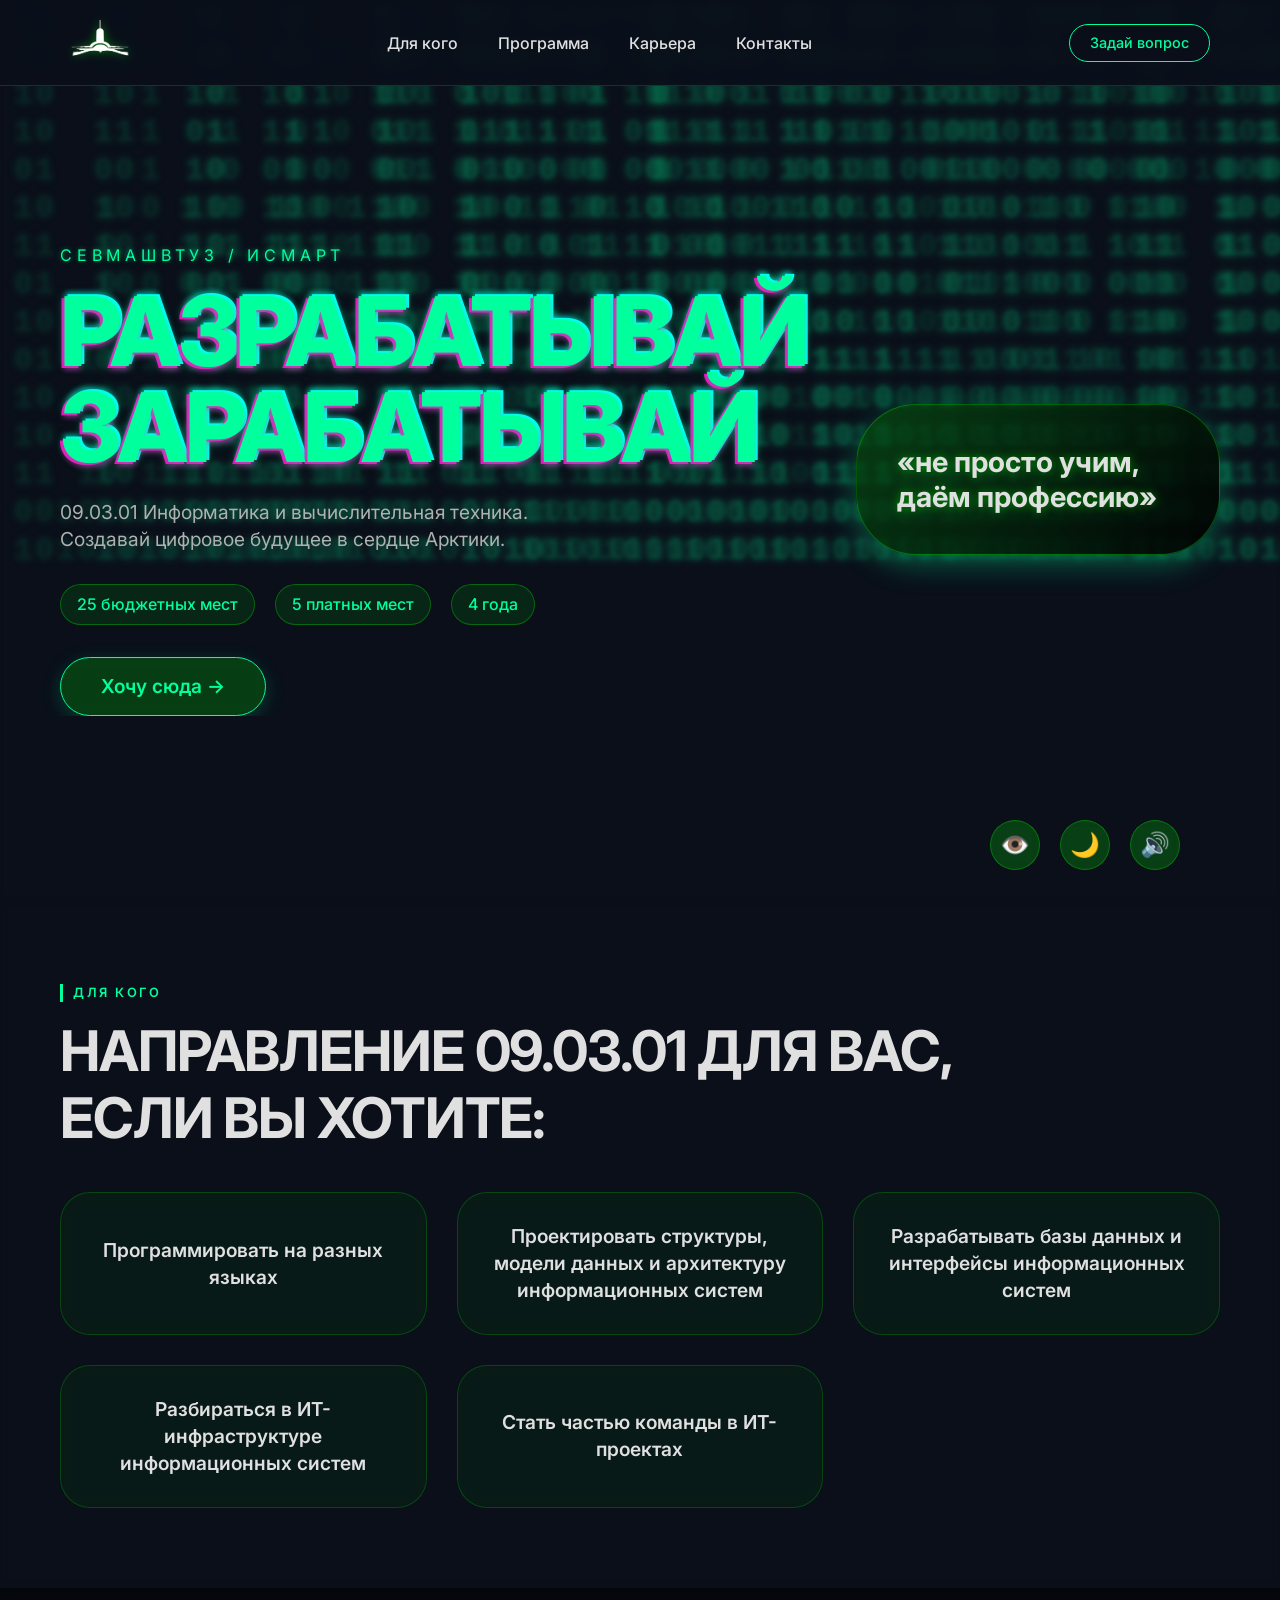
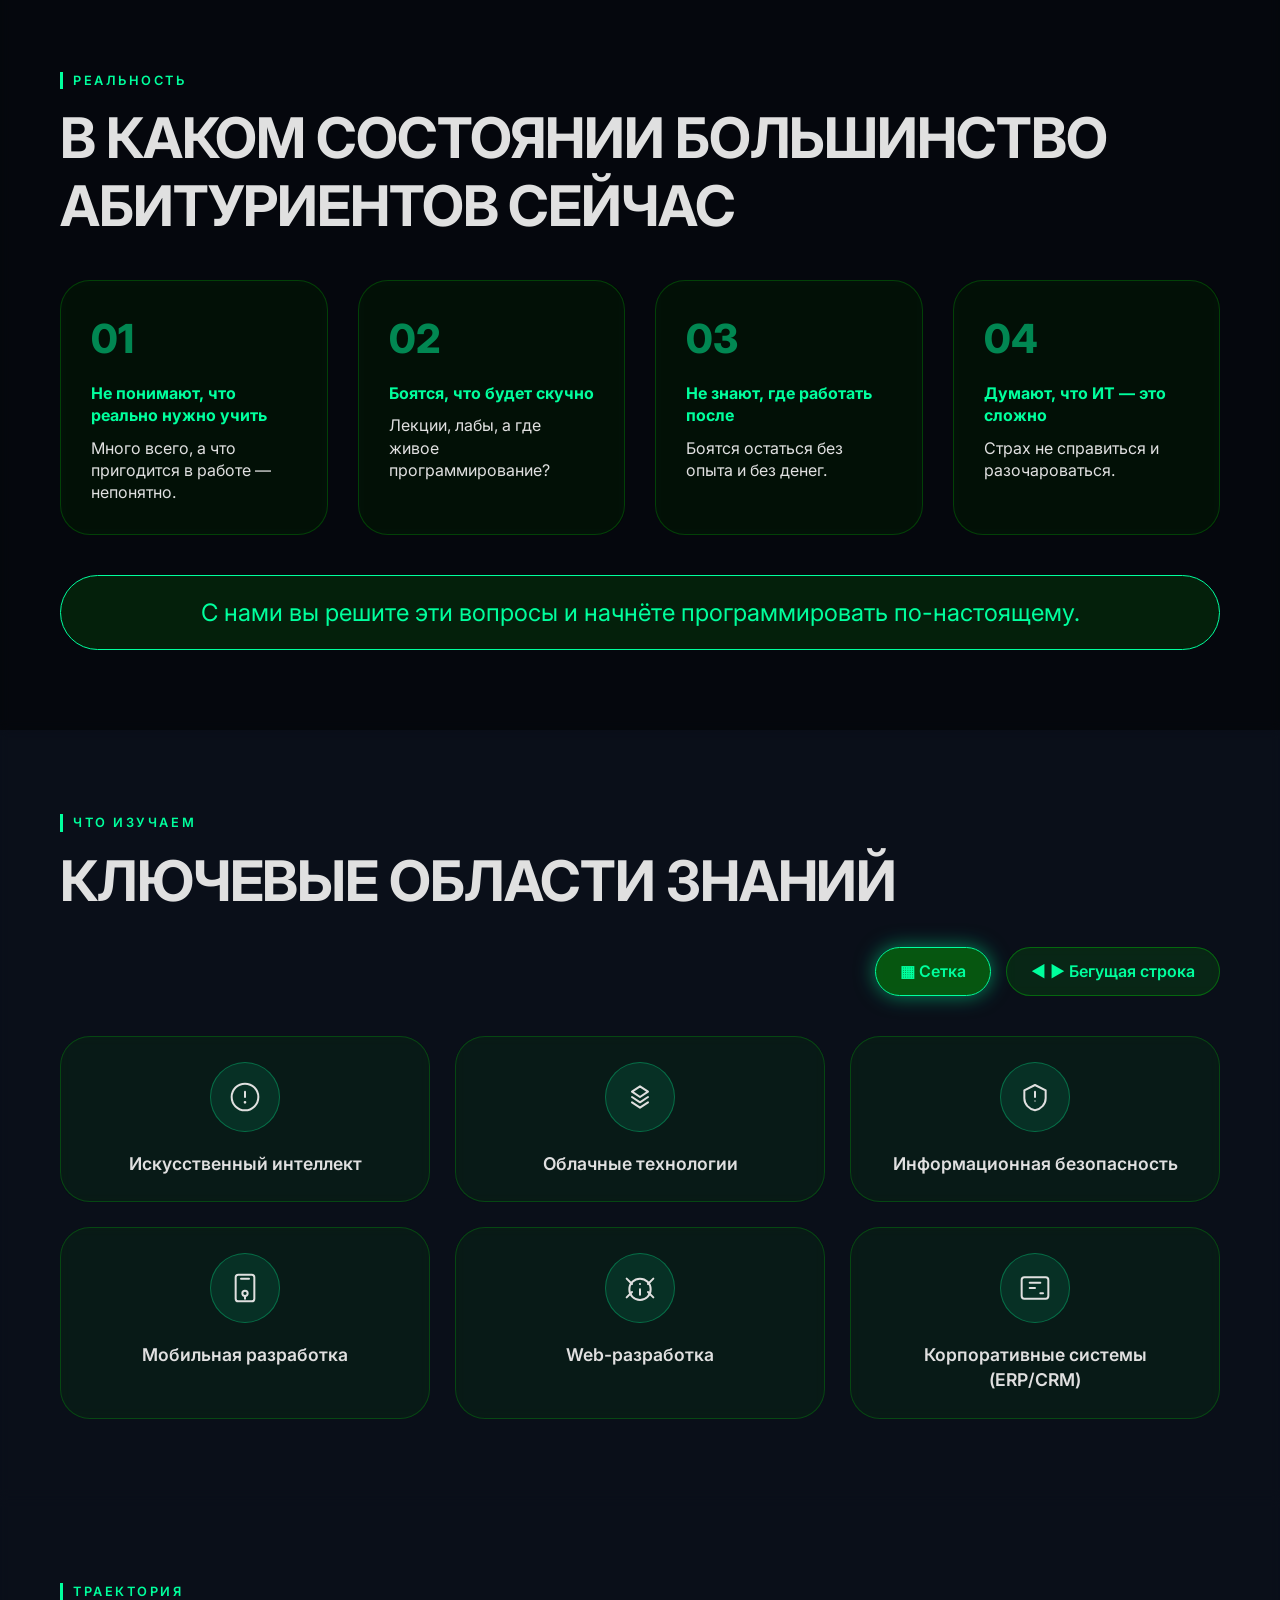
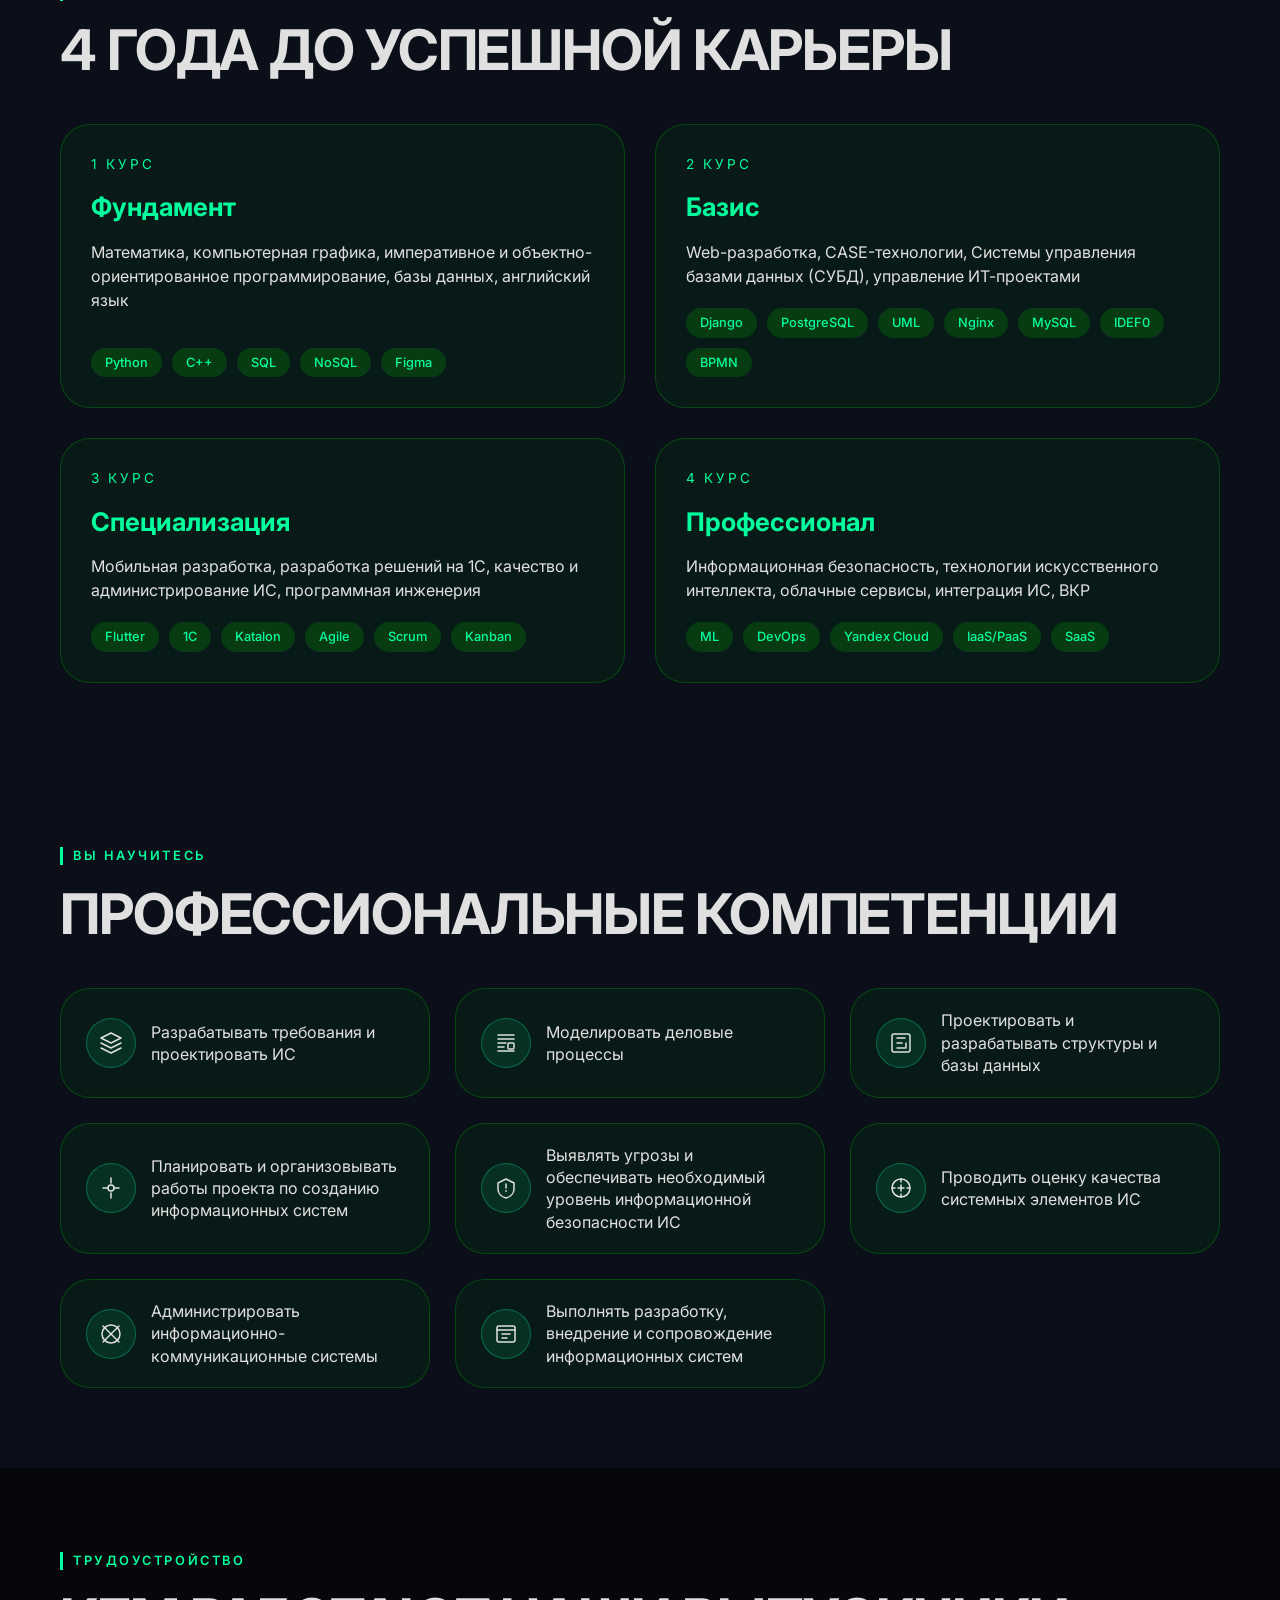
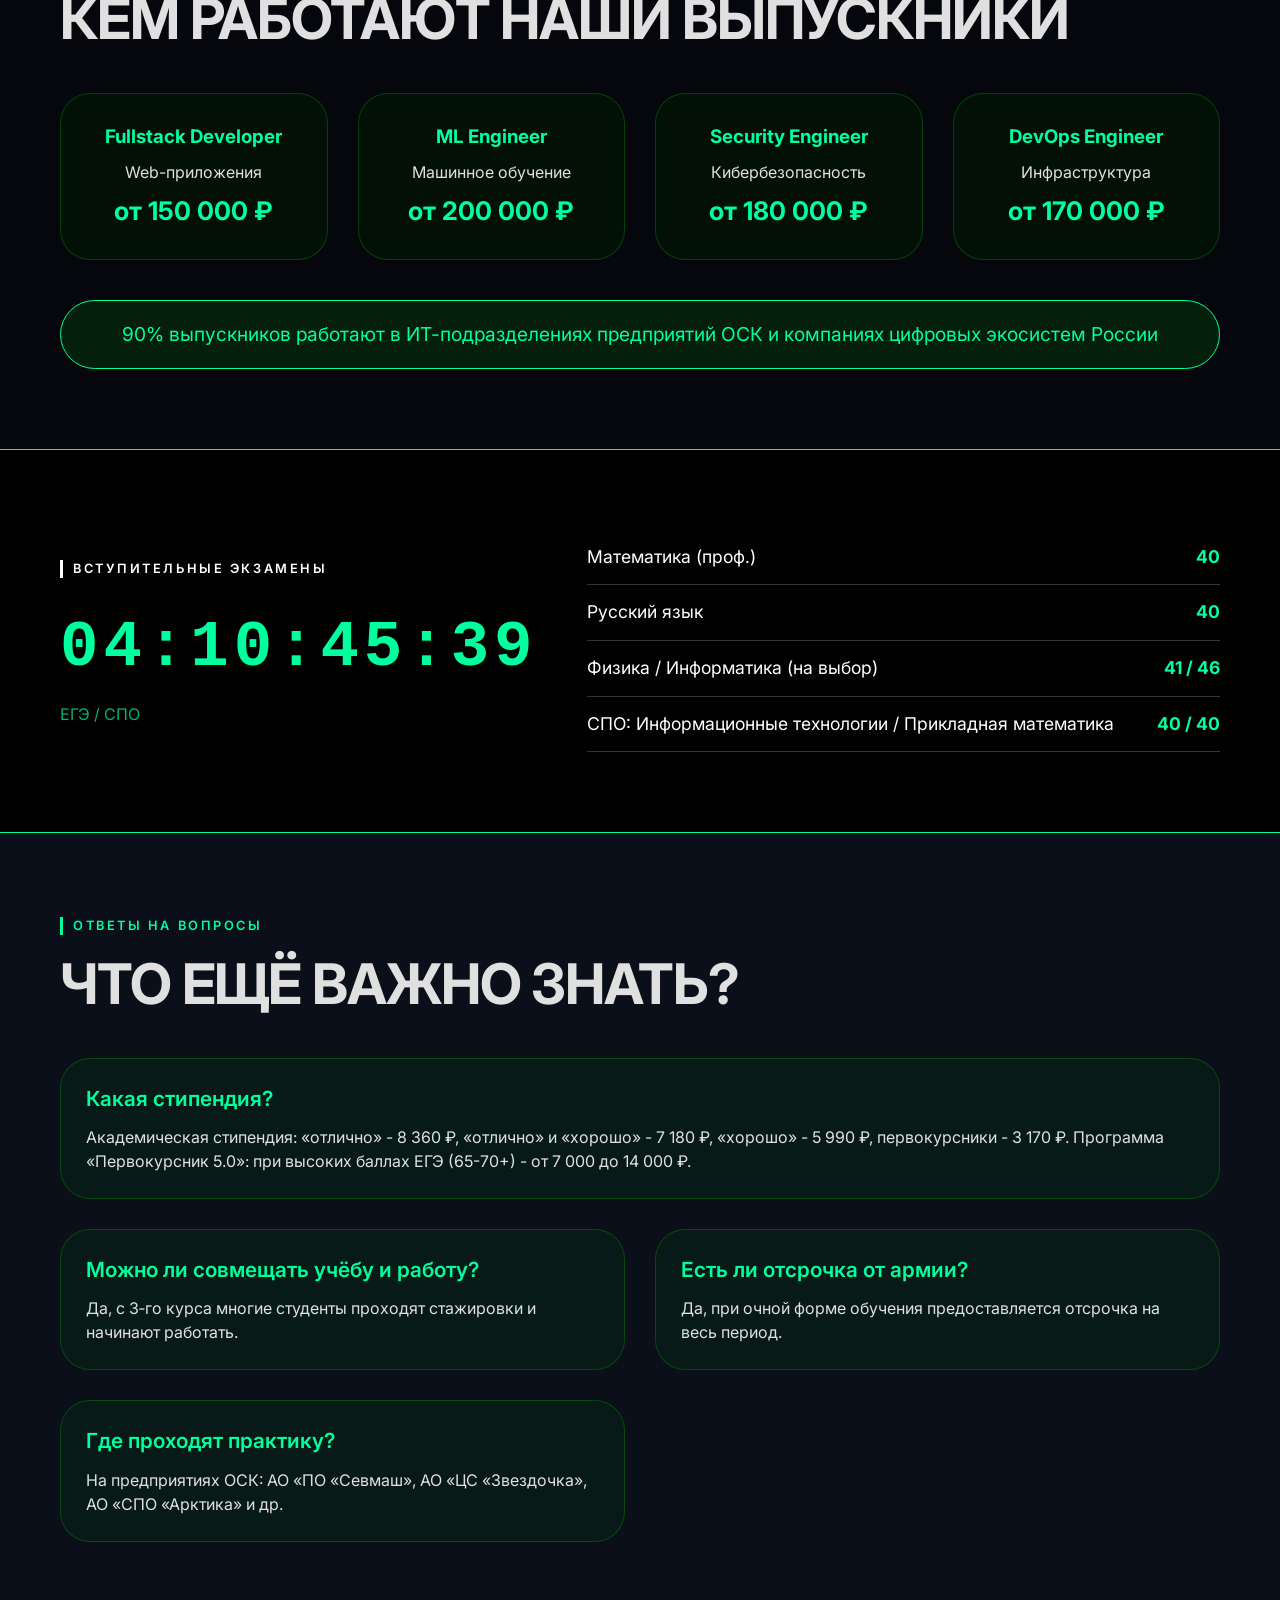
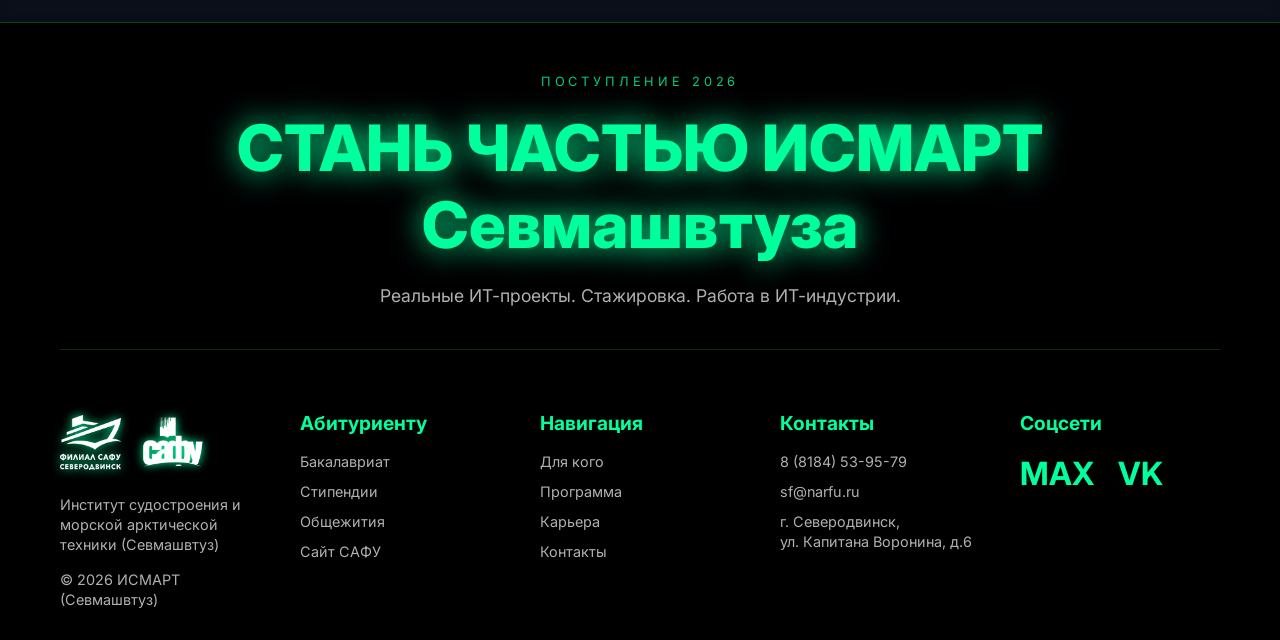
==== commit ac674578: "Конечные правки" ====
--- a/index.html
+++ b/index.html
@@ -1,14 +1,14 @@
-﻿<!DOCTYPE html>
+<!DOCTYPE html>
 <html lang="ru">
 <head>
     <meta charset="UTF-8">
-    <meta name="viewport" content="width=device-width, initial-scale=1.0">
+    <meta name="viewport" content="width=device-width, initial-scale=1.0, viewport-fit=cover">
     <title>ИСМАРТ | 09.03.01 Информатика и ВТ</title>
 
     <!-- CSS подключения-->
     <link rel="stylesheet" href="css/variables.css">
+    <link rel="stylesheet" href="css/matrix.css">
     <link rel="stylesheet" href="css/base.css">
-    <link rel="stylesheet" href="css/matrix.css">
     <link rel="stylesheet" href="css/header.css">
     <link rel="stylesheet" href="css/hero.css">
     <link rel="stylesheet" href="css/target.css">
@@ -22,6 +22,8 @@
     <link rel="stylesheet" href="css/footer.css">
     <link rel="stylesheet" href="css/animations.css">
     <link rel="stylesheet" href="css/responsive.css">
+
+    <link rel="icon" type="image/x-icon" href="images/favicon.ico">
 
     <link href="https://fonts.googleapis.com/css2?family=Inter:wght@400;500;600;700;800&display=swap" rel="stylesheet">
 </head>
@@ -60,6 +62,14 @@
 <!-- БЛОК: ПОДВАЛ (FOOTER)-->
 <div data-include="sections/footer.html"></div>
 
+<!-- Кнопка Наверх -->
+<div class="scroll-top-btn" id="scrollTopBtn" title="Наверх">↑</div>
+
+<!-- Кнопки управления -->
+<div class="sound-toggle" id="soundToggle" title="Вкл/Выкл звук">🔊</div>
+<div class="theme-toggle" id="themeToggle" title="Светлая/Тёмная тема">🌙</div>
+<div class="visual-toggle" id="visualToggle" title="Режим для слабовидящих">👁️</div>
+
 <script src="js/script.js"></script>
 </body>
-</html>+</html>
--- a/css/variables.css
+++ b/css/variables.css
@@ -1,6 +1,8 @@
 /* ==========================================
    ПЕРЕМЕННЫЕ (ДИЗАЙН-ТОКЕНЫ)
    ========================================== */
+
+/* ТЕМНАЯ ТЕМА (по умолчанию) */
 :root {
     /* Цвета */
     --bg-primary: #0a0f1a;
@@ -13,6 +15,11 @@
     --text-primary: #e0e0e0;
     --text-secondary: #b0b0b0;
     --text-muted: #6c7a8a;
+    --card-bg: rgba(0, 255, 0, 0.05);
+    --card-border: rgba(0, 255, 0, 0.2);
+    --hero-bg: rgba(10, 15, 26, 0.6);
+    --footer-bg: rgba(0, 0, 0, 0.95);
+    --section-bg: transparent;
 
     /* Шрифты */
     --font-main: 'Inter', sans-serif;
@@ -43,4 +50,64 @@
     --z-content: 2;
     --z-nav: 100;
     --z-modal: 1000;
-}+}
+
+/* СВЕТЛАЯ ТЕМА - все блоки имеют светлый фон */
+:root[data-theme="light"] {
+    --bg-primary: #f8f9fc;
+    --bg-secondary: #ffffff;
+    --bg-tertiary: rgba(255, 255, 255, 0.95);
+    --accent-green: #0066cc;
+    --accent-green-dark: #0052a3;
+    --accent-pink: #cc3366;
+    --accent-cyan: #0099cc;
+    --text-primary: #1a1a2e;
+    --text-secondary: #4a4a6a;
+    --text-muted: #8a8a9e;
+    --card-bg: #ffffff;
+    --card-border: rgba(0, 102, 204, 0.15);
+    --hero-bg: #f8f9fc;
+    --footer-bg: #e8ecf2;
+    --section-bg: #ffffff;
+    --shadow-sm: 0 2px 10px rgba(0, 0, 0, 0.05);
+    --shadow-md: 0 5px 20px rgba(0, 0, 0, 0.08);
+    --shadow-lg: 0 10px 30px rgba(0, 0, 0, 0.1);
+    --shadow-xl: 0 0 30px rgba(0, 102, 204, 0.15);
+}
+
+/* РЕЖИМ ДЛЯ СЛАБОВИДЯЩИХ (увеличенный контраст и шрифт) */
+:root[data-visual="high-contrast"] {
+    --text-primary: #ffffff;
+    --text-secondary: #ffffcc;
+    --text-muted: #ffcc99;
+    --accent-green: #ffff00;
+    --accent-green-dark: #ffcc00;
+    --card-border: rgba(255, 255, 255, 0.5);
+}
+
+.visual-mode-active {
+    font-size: 18px;
+}
+
+.visual-mode-active h1 {
+    font-size: clamp(4rem, 12vw, 7rem);
+}
+
+.visual-mode-active h2 {
+    font-size: clamp(2.5rem, 6vw, 4rem);
+}
+
+.visual-mode-active p,
+.visual-mode-active li,
+.visual-mode-active .skill-item,
+.visual-mode-active .target-item,
+.visual-mode-active .competency-item {
+    font-size: 1.2rem;
+    line-height: 1.6;
+}
+
+.visual-mode-active .btn-primary,
+.visual-mode-active .nav-question-btn {
+    font-size: 1.1rem;
+    padding: 12px 28px;
+}
--- a/css/matrix.css
+++ b/css/matrix.css
@@ -1,52 +1,8 @@
 /* ================
    МАТРИЧНЫЙ ФОН
    ==============*/
-.matrix-css-bg {
-    position: fixed;
-    top: 0;
-    left: 0;
-    width: 100%;
-    height: 100%;
-    background: linear-gradient(135deg, #0a0f1a 0%, #141c2c 100%);
-    z-index: -2;
-}
 
-.matrix-css-bg::after {
-    content: "";
-    position: absolute;
-    top: 0;
-    left: 0;
-    width: 100%;
-    height: 100%;
-    background-image:
-            repeating-linear-gradient(
-                    0deg,
-                    transparent,
-                    transparent 50px,
-                    rgba(0, 255, 0, 0.1) 50px,
-                    rgba(0, 255, 0, 0.1) 51px
-            ),
-            repeating-linear-gradient(
-                    90deg,
-                    transparent,
-                    transparent 50px,
-                    rgba(0, 255, 0, 0.1) 50px,
-                    rgba(0, 255, 0, 0.1) 51px
-            );
-    background-size: 60px 60px;
-    pointer-events: none;
-    animation: matrixMove 20s linear infinite;
-}
-
-@keyframes matrixMove {
-    0% {
-        background-position: 0 0;
-    }
-    100% {
-        background-position: 60px 60px;
-    }
-}
-
+/* ТЁМНАЯ ТЕМА (по умолчанию) — бинарный код */
 .matrix-js-bg {
     position: fixed;
     top: 0;
@@ -65,8 +21,8 @@
     font-size: 32px;
     line-height: 38px;
     white-space: pre;
-    opacity: 0.25;
-    text-shadow: 0 0 12px #00ff9d, 0 0 20px #00ff00;
+    opacity: 0.2;
+    text-shadow: 0 0 8px #00ff9d;
     font-weight: bold;
     letter-spacing: 2px;
     animation: matrixFall linear infinite;
@@ -95,9 +51,23 @@
     }
 }
 
+:root[data-theme="light"] .matrix-js-bg {
+    opacity: 0;
+    visibility: hidden;
+}
+
 @media (max-width: 768px) {
     .matrix-column {
-        font-size: 24px;
-        line-height: 28px;
+        font-size: 26px;
+        line-height: 32px;
+        opacity: 0.15;
     }
-}+}
+
+@media (max-width: 480px) {
+    .matrix-column {
+        font-size: 20px;
+        line-height: 26px;
+        opacity: 0.12;
+    }
+}
--- a/css/base.css
+++ b/css/base.css
@@ -31,7 +31,14 @@
     text-transform: uppercase;
     letter-spacing: -0.03em;
     margin-bottom: 1rem;
+}
+
+:root[data-theme="dark"] h1 {
     text-shadow: 0 0 10px rgba(0,255,0,0.3);
+}
+
+:root[data-theme="light"] h1 {
+    text-shadow: none;
 }
 
 h2 {
@@ -40,7 +47,14 @@
     line-height: 1.2;
     margin-bottom: 2rem;
     letter-spacing: -0.02em;
+}
+
+:root[data-theme="dark"] h2 {
     text-shadow: 0 0 8px rgba(0,255,0,0.2);
+}
+
+:root[data-theme="light"] h2 {
+    text-shadow: none;
 }
 
 .section-tag {
@@ -53,10 +67,169 @@
     margin-bottom: 1rem;
     border-left: 3px solid var(--accent-green);
     padding-left: 10px;
+}
+
+:root[data-theme="dark"] .section-tag {
     text-shadow: 0 0 5px rgba(0,255,157,0.5);
 }
 
 .section-tag.light {
     color: #fff;
     border-left-color: #fff;
-}+}
+
+:root[data-theme="light"] .section-tag.light {
+    color: white;
+    border-left-color: white;
+}
+
+/* Стили для всех секций в светлой теме */
+:root[data-theme="light"] .target-section,
+:root[data-theme="light"] .state-section,
+:root[data-theme="light"] .skills-section,
+:root[data-theme="light"] .stages-section,
+:root[data-theme="light"] .competencies-section,
+:root[data-theme="light"] .career-section,
+:root[data-theme="light"] .faq-section {
+    background: var(--bg-primary);
+    backdrop-filter: none;
+}
+
+:root[data-theme="light"] .target-section,
+:root[data-theme="light"] .skills-section,
+:root[data-theme="light"] .stages-section,
+:root[data-theme="light"] .competencies-section,
+:root[data-theme="light"] .faq-section {
+    background: #ffffff;
+}
+
+:root[data-theme="light"] .state-section,
+:root[data-theme="light"] .career-section {
+    background: #f0f2f5;
+}
+
+/* Карточки в светлой теме */
+:root[data-theme="light"] .target-item,
+:root[data-theme="light"] .state-card,
+:root[data-theme="light"] .skill-item,
+:root[data-theme="light"] .stage-card,
+:root[data-theme="light"] .competency-item,
+:root[data-theme="light"] .career-card,
+:root[data-theme="light"] .faq-item {
+    background: #ffffff;
+    backdrop-filter: none;
+    border: 1px solid #e0e0e0;
+    box-shadow: 0 2px 8px rgba(0, 0, 0, 0.05);
+}
+
+:root[data-theme="light"] .target-item:hover,
+:root[data-theme="light"] .state-card:hover,
+:root[data-theme="light"] .skill-item:hover,
+:root[data-theme="light"] .stage-card:hover,
+:root[data-theme="light"] .competency-item:hover,
+:root[data-theme="light"] .career-card:hover,
+:root[data-theme="light"] .faq-item:hover {
+    box-shadow: 0 8px 25px rgba(0, 0, 0, 0.1);
+    transform: translateY(-4px);
+}
+
+/* ==========================================
+   РЕЖИМ ДЛЯ СЛАБОВИДЯЩИХ
+   ========================================== */
+
+/* Общие стили для режима слабовидящих */
+.visual-mode-active {
+    font-size: 18px;
+    overflow-x: hidden;
+}
+
+.visual-mode-active * {
+    max-width: 100%;
+    box-sizing: border-box;
+}
+
+/* Увеличение шрифтов */
+.visual-mode-active h1 {
+    font-size: clamp(3.5rem, 10vw, 6rem);
+}
+
+.visual-mode-active h2 {
+    font-size: clamp(2.5rem, 6vw, 4rem);
+}
+
+.visual-mode-active p,
+.visual-mode-active li,
+.visual-mode-active .skill-item,
+.visual-mode-active .target-item,
+.visual-mode-active .competency-item,
+.visual-mode-active .stage-card p,
+.visual-mode-active .faq-item p,
+.visual-mode-active .career-card p,
+.visual-mode-active .hero-description {
+    font-size: 1.2rem;
+    line-height: 1.5;
+}
+
+.visual-mode-active .btn-primary,
+.visual-mode-active .nav-question-btn {
+    font-size: 1.1rem;
+    padding: 12px 28px;
+}
+
+.visual-mode-active .hero-stats-mini span {
+    font-size: 0.95rem;
+    padding: 8px 16px;
+}
+
+/* Фикс для заголовка в режиме для слабовидящих — без разрывов слов */
+.visual-mode-active .hero h1 {
+    display: block;
+    text-align: center;
+}
+
+.visual-mode-active .hero h1 .glitch-word {
+    white-space: nowrap;
+    display: inline-block;
+    text-align: center;
+}
+
+.visual-mode-active .hero h1 br {
+    display: inline;
+}
+
+/* Для мобилок в режиме слабовидящих */
+@media (max-width: 768px) {
+    .visual-mode-active .hero h1 .glitch-word {
+        white-space: normal;
+        word-break: keep-all;
+        display: block;
+    }
+
+    .visual-mode-active .hero h1 br {
+        display: none;
+    }
+
+    .visual-mode-active h1 {
+        font-size: 2.5rem;
+    }
+
+    .visual-mode-active h2 {
+        font-size: 2rem;
+    }
+}
+
+@media (max-width: 480px) {
+    .visual-mode-active h1 {
+        font-size: 2rem;
+    }
+
+    .visual-mode-active h2 {
+        font-size: 1.6rem;
+    }
+
+    .visual-mode-active p,
+    .visual-mode-active .skill-item,
+    .visual-mode-active .target-item {
+        font-size: 1rem;
+    }
+}
--- a/css/header.css
+++ b/css/header.css
@@ -10,6 +10,12 @@
     background: rgba(10,15,26,0.9);
     backdrop-filter: blur(10px);
     border-bottom: 1px solid rgba(0,255,0,0.2);
+    transition: transform 0.3s ease-in-out;
+}
+
+/* Скрытая шапка */
+.nav-bar.hidden {
+    transform: translateY(-100%);
 }
 
 .nav-bar .container {
@@ -59,4 +65,101 @@
     background: var(--accent-green);
     color: var(--bg-primary);
     box-shadow: 0 0 15px var(--accent-green);
-}+}
+
+/* Мобильная версия шапки */
+@media (max-width: 768px) {
+    .nav-bar .container {
+        flex-direction: row;
+        flex-wrap: wrap;
+        justify-content: space-between;
+        align-items: center;
+        padding: 10px 20px;
+        gap: 8px;
+    }
+
+    .nav-logo {
+        order: 1;
+    }
+
+    .nav-logo img {
+        height: 30px;
+    }
+
+    .nav-menu {
+        order: 3;
+        flex: 1;
+        justify-content: center;
+        gap: 20px;
+        margin-top: 5px;
+        margin-bottom: 5px;
+    }
+
+    .nav-menu a {
+        font-size: 0.8rem;
+        padding: 4px 0;
+    }
+
+    .nav-question-btn {
+        order: 2;
+        padding: 5px 14px;
+        font-size: 0.75rem;
+    }
+}
+
+@media (max-width: 480px) {
+    .nav-bar .container {
+        padding: 8px 15px;
+        gap: 6px;
+    }
+
+    .nav-logo img {
+        height: 28px;
+    }
+
+    .nav-menu {
+        gap: 15px;
+    }
+
+    .nav-menu a {
+        font-size: 0.7rem;
+    }
+
+    .nav-question-btn {
+        padding: 4px 10px;
+        font-size: 0.65rem;
+    }
+}
+
+/* Светлая тема для шапки — фон остаётся тёмным, но кнопки светлеют */
+:root[data-theme="light"] .nav-bar {
+    background: rgba(10,15,26,0.95);
+    border-bottom: 1px solid rgba(255,255,255,0.2);
+}
+
+:root[data-theme="light"] .nav-menu a {
+    color: #ffffff;
+}
+
+:root[data-theme="light"] .nav-menu a:hover {
+    color: #0066cc;
+}
+
+:root[data-theme="light"] .nav-question-btn {
+    border: 1px solid #ffffff;
+    color: #ffffff;
+}
+
+:root[data-theme="light"] .nav-question-btn:hover {
+    background: #ffffff;
+    color: #0a0f1a;
+    box-shadow: 0 0 15px rgba(255,255,255,0.3);
+}
+
+:root[data-theme="light"] .nav-logo img {
+    filter: brightness(0) invert(1);
+}
+
+.nav-bar.hidden {
+    transform: translateY(-100%);
+}
--- a/css/hero.css
+++ b/css/hero.css
@@ -5,9 +5,12 @@
     min-height: 100vh;
     display: flex;
     align-items: center;
-    padding: 100px 0;
-    background: rgba(10,15,26,0.6);
+    padding: 140px 0 80px;
+    background: var(--hero-bg);
     backdrop-filter: blur(2px);
+    position: relative;
+    overflow-x: clip;
+    overflow-y: visible;
 }
 
 .hero-grid {
@@ -24,30 +27,51 @@
     color: var(--accent-green);
     margin-bottom: 1rem;
     text-shadow: 0 0 5px rgba(0,255,157,0.5);
+    word-break: keep-all;
+    white-space: nowrap;
+}
+
+:root[data-theme="light"] .hero-sup {
+    text-shadow: none;
 }
 
 .hero .hero-image {
     background: linear-gradient(135deg, rgba(0,255,0,0.2), rgba(0,0,0,0.8));
-    padding: 60px;
+    padding: 40px;
     border-radius: var(--radius-xl);
     border: 1px solid rgba(0,255,0,0.3);
     backdrop-filter: blur(5px);
     box-shadow: var(--shadow-lg);
     cursor: pointer;
-    transition: var(--transition);
-    min-width: 300px;
-    max-width: 500px;
-    position: relative;
+    transition: all 0.3s ease;
+    width: 100%;
+    max-width: 450px;
+    min-width: 280px;
+    will-change: transform;
+    box-sizing: border-box;
+    margin: 0 auto;
+}
+
+/* Светлая тема для hero-image */
+:root[data-theme="light"] .hero .hero-image {
+    background: linear-gradient(135deg, rgba(0,102,204,0.1), rgba(0,102,204,0.05));
+    border: 1px solid rgba(0,102,204,0.3);
+    box-shadow: 0 10px 30px rgba(0,0,0,0.1);
 }
 
 .hero .hero-image.teleport-active {
-    position: absolute;
-    margin: 0;
+    position: relative !important;
+    transition: transform 0.5s cubic-bezier(0.4, 0, 0.2, 1);
 }
 
 .hero .hero-image:hover {
     border-color: var(--accent-pink);
     box-shadow: 0 0 50px rgba(255,0,255,0.3);
+}
+
+:root[data-theme="light"] .hero .hero-image:hover {
+    border-color: #cc3366;
+    box-shadow: 0 0 30px rgba(204,51,102,0.3);
 }
 
 .hero-quote {
@@ -56,18 +80,26 @@
     line-height: 1.2;
     text-shadow: 0 0 10px rgba(0,255,0,0.5);
     pointer-events: none;
+    word-break: break-word;
+}
+
+:root[data-theme="light"] .hero-quote {
+    text-shadow: 0 0 10px rgba(0,102,204,0.3);
+    color: var(--text-primary);
 }
 
 .hero-description {
     font-size: 1.2rem;
     color: var(--text-secondary);
     margin: 1.5rem 0;
+    line-height: 1.4;
 }
 
 .hero-stats-mini {
     display: flex;
     gap: 20px;
     margin: 2rem 0;
+    flex-wrap: wrap;
 }
 
 .hero-stats-mini span {
@@ -78,6 +110,12 @@
     font-weight: 500;
     border: 1px solid rgba(0,255,0,0.3);
     color: var(--accent-green);
+}
+
+:root[data-theme="light"] .hero-stats-mini span {
+    background: rgba(0,102,204,0.1);
+    border: 1px solid rgba(0,102,204,0.3);
+    color: #0066cc;
 }
 
 .btn-primary {
@@ -95,8 +133,167 @@
     box-shadow: var(--shadow-md);
 }
 
+:root[data-theme="light"] .btn-primary {
+    background: rgba(0,102,204,0.1);
+    color: #0066cc;
+    border: 1px solid #0066cc;
+}
+
 .btn-primary:hover {
     background: var(--accent-green);
     color: var(--bg-primary);
     box-shadow: var(--shadow-xl);
-}+}
+
+:root[data-theme="light"] .btn-primary:hover {
+    background: #0066cc;
+    color: white;
+}
+
+/* Десктоп фикс — квадрат не обрезается */
+@media (min-width: 769px) {
+    .hero .hero-image {
+        min-width: 300px;
+        max-width: 450px;
+        padding: 40px;
+    }
+
+    .hero-quote {
+        font-size: 1.8rem;
+    }
+}
+
+/* Мобильная адаптация */
+@media (max-width: 768px) {
+    .hero {
+        padding: 120px 0 60px;
+        min-height: auto;
+    }
+
+    .hero-grid {
+        grid-template-columns: 1fr;
+        gap: 30px;
+    }
+
+    .hero-text {
+        text-align: center;
+        order: 1;
+    }
+
+    .hero-sup {
+        white-space: normal;
+        letter-spacing: 0.15em;
+        font-size: 0.85rem;
+    }
+
+    h1 {
+        font-size: 2.5rem;
+        word-break: break-word;
+    }
+
+    .hero-description {
+        font-size: 1rem;
+        word-break: break-word;
+    }
+
+    .hero-stats-mini {
+        justify-content: center;
+        flex-wrap: wrap;
+    }
+
+    .hero-stats-mini span {
+        font-size: 0.8rem;
+        padding: 5px 12px;
+    }
+
+    .hero .hero-image {
+        max-width: 90%;
+        width: auto;
+        margin: 0 auto;
+        padding: 25px;
+        order: 2;
+        cursor: default;
+        box-sizing: border-box;
+    }
+
+    .hero-quote {
+        font-size: 1.2rem;
+        text-align: center;
+        word-break: break-word;
+    }
+
+    .btn-primary {
+        padding: 12px 30px;
+        font-size: 1rem;
+    }
+}
+
+@media (max-width: 480px) {
+    .hero {
+        padding: 110px 0 50px;
+    }
+
+    h1 {
+        font-size: 2rem;
+    }
+
+    .hero-sup {
+        font-size: 0.7rem;
+        letter-spacing: 0.1em;
+    }
+
+    .hero-description {
+        font-size: 0.9rem;
+    }
+
+    .hero .hero-image {
+        max-width: 95%;
+        padding: 20px;
+    }
+
+    .hero-quote {
+        font-size: 1rem;
+    }
+}
+
+/* Режим для слабовидящих — фикс выезжания текста и квадрата */
+.visual-mode-active .hero-text {
+    overflow-x: visible;
+    word-wrap: break-word;
+    overflow-wrap: break-word;
+}
+
+.visual-mode-active .hero-sup {
+    white-space: normal;
+    word-break: break-word;
+}
+
+.visual-mode-active h1 {
+    word-break: break-word;
+    white-space: normal;
+}
+
+.visual-mode-active .hero-description {
+    word-break: break-word;
+    white-space: normal;
+}
+
+.visual-mode-active .hero .hero-image {
+    max-width: 400px;
+    padding: 30px;
+}
+
+.visual-mode-active .hero-quote {
+    font-size: 1.5rem;
+}
+
+@media (max-width: 768px) {
+    .visual-mode-active .hero .hero-image {
+        max-width: 85%;
+        padding: 20px;
+    }
+
+    .visual-mode-active .hero-quote {
+        font-size: 1.1rem;
+    }
+}
--- a/css/target.css
+++ b/css/target.css
@@ -43,4 +43,4 @@
 
 .target-item:last-child {
     grid-column: 2 / 3;
-}+}
--- a/css/state.css
+++ b/css/state.css
@@ -52,4 +52,10 @@
     border: 1px solid var(--accent-green);
     color: var(--accent-green);
     margin-top: 40px;
-}+}
+
+:root[data-theme="light"] .state-result {
+    background: #e8ecf2;
+    border: 1px solid #0066cc;
+    color: #0066cc;
+}
--- a/css/skills.css
+++ b/css/skills.css
@@ -42,7 +42,7 @@
     box-shadow: 0 0 20px rgba(0, 255, 157, 0.5);
 }
 
-/* Сетка */
+/* Сетка навыков */
 .skills-grid {
     display: grid;
     grid-template-columns: repeat(3, 1fr);
@@ -54,17 +54,16 @@
     display: none;
 }
 
+/* Стиль карточки навыка */
 .skill-item {
     background: rgba(0,255,0,0.05);
     backdrop-filter: blur(5px);
     border: 1px solid rgba(0,255,0,0.2);
     border-radius: 30px;
-    padding: 20px;
-    font-weight: 600;
+    padding: 25px;
     text-align: center;
-    font-size: 1.1rem;
+    transition: all 0.3s ease;
     cursor: pointer;
-    transition: all 0.3s ease;
 }
 
 .skill-item:hover {
@@ -74,8 +73,44 @@
     box-shadow: 0 10px 30px rgba(0, 255, 157, 0.3);
 }
 
+/* Круглая подложка для иконки */
+.skill-icon-wrapper {
+    width: 70px;
+    height: 70px;
+    margin: 0 auto 20px auto;
+    background: rgba(0, 255, 157, 0.1);
+    border-radius: 50%;
+    display: flex;
+    align-items: center;
+    justify-content: center;
+    transition: all 0.3s ease;
+    border: 1px solid rgba(0, 255, 157, 0.3);
+}
+
+.skill-item:hover .skill-icon-wrapper {
+    background: rgba(0, 255, 157, 0.2);
+    border-color: #00ff9d;
+    transform: scale(1.05);
+    box-shadow: 0 0 20px rgba(0, 255, 157, 0.3);
+}
+
+/* Иконка внутри подложки */
+.skill-icon-wrapper .icon {
+    width: 32px;
+    height: 32px;
+    margin: 0;
+}
+
+/* Текст навыка */
+.skill-name {
+    font-weight: 600;
+    font-size: 1.1rem;
+    color: var(--text-primary);
+    margin: 0;
+}
+
 /* ==========================================
-   БЕГУЩАЯ СТРОКА - БЕЗ ГОРИЗОНТАЛЬНОГО СКРОЛЛА
+   БЕГУЩАЯ СТРОКА (СТАРЫЙ РАБОЧИЙ ВАРИАНТ)
    ========================================== */
 .skills-marquee {
     display: none;
@@ -117,7 +152,6 @@
     text-align: center;
     transition: all 0.3s ease;
     cursor: pointer;
-    position: relative;
 }
 
 .marquee-item:hover {
@@ -128,28 +162,87 @@
     z-index: 10;
 }
 
-.marquee-item .emoji {
-    font-size: 3.5rem;
-    display: block;
-    margin-bottom: 20px;
-    animation: float 3s ease-in-out infinite;
-}
-
-.marquee-item h3 {
-    font-size: 1.5rem;
+/* Подложка иконки в бегущей строке */
+.marquee-item .skill-icon-wrapper {
+    width: 70px;
+    height: 70px;
+    margin: 0 auto 20px auto;
+    background: rgba(0, 255, 157, 0.1);
+    border-radius: 50%;
+    display: flex;
+    align-items: center;
+    justify-content: center;
+    transition: all 0.3s ease;
+    border: 1px solid rgba(0, 255, 157, 0.3);
+}
+
+.marquee-item:hover .skill-icon-wrapper {
+    background: rgba(0, 255, 157, 0.2);
+    border-color: #00ff9d;
+    transform: scale(1.05);
+}
+
+.marquee-item .skill-name {
+    font-size: 1.2rem;
     color: #00ff9d;
     margin-bottom: 12px;
+    font-weight: 600;
 }
 
 .marquee-item p {
-    font-size: 0.95rem;
+    font-size: 0.9rem;
     color: #b0b0b0;
     line-height: 1.5;
 }
 
-@keyframes float {
-    0%, 100% { transform: translateY(0px); }
-    50% { transform: translateY(-10px); }
+/* Светлая тема для сетки */
+:root[data-theme="light"] .skill-item {
+    background: #ffffff;
+    border: 1px solid #e0e0e0;
+    box-shadow: 0 2px 8px rgba(0, 0, 0, 0.05);
+}
+
+:root[data-theme="light"] .skill-item:hover {
+    border-color: #0066cc;
+    box-shadow: 0 8px 25px rgba(0, 0, 0, 0.1);
+    transform: translateY(-4px);
+}
+
+:root[data-theme="light"] .skill-icon-wrapper {
+    background: rgba(0, 102, 204, 0.1);
+    border: 1px solid rgba(0, 102, 204, 0.3);
+    box-shadow: none;
+}
+
+:root[data-theme="light"] .skill-item:hover .skill-icon-wrapper {
+    background: rgba(0, 102, 204, 0.15);
+    border-color: #0066cc;
+    box-shadow: 0 0 15px rgba(0, 102, 204, 0.2);
+}
+
+/* Светлая тема для бегущей строки */
+:root[data-theme="light"] .marquee-item {
+    background: #ffffff;
+    border: 1px solid #e0e0e0;
+    box-shadow: 0 2px 8px rgba(0, 0, 0, 0.05);
+}
+
+:root[data-theme="light"] .marquee-item:hover {
+    border-color: #0066cc;
+    box-shadow: 0 8px 25px rgba(0, 0, 0, 0.1);
+}
+
+:root[data-theme="light"] .marquee-item .skill-icon-wrapper {
+    background: rgba(0, 102, 204, 0.1);
+    border: 1px solid rgba(0, 102, 204, 0.3);
+}
+
+:root[data-theme="light"] .marquee-item .skill-name {
+    color: #0066cc;
+}
+
+:root[data-theme="light"] .marquee-item p {
+    color: #4a4a6a;
 }
 
 /* Адаптив */
@@ -159,18 +252,99 @@
     }
 }
 
+@media (max-width: 768px) {
+    .marquee-item {
+        width: 280px;
+        padding: 30px 20px;
+    }
+}
+
 @media (max-width: 600px) {
     .skills-grid {
         grid-template-columns: 1fr;
     }
+
+    .skill-icon-wrapper {
+        width: 60px;
+        height: 60px;
+    }
+
+    .skill-icon-wrapper .icon {
+        width: 28px;
+        height: 28px;
+    }
+
     .marquee-item {
-        width: 280px;
-        padding: 30px 20px;
-    }
-    .marquee-item .emoji {
-        font-size: 2.5rem;
-    }
-    .marquee-item h3 {
-        font-size: 1.2rem;
-    }
-}+        width: 260px;
+        padding: 25px 15px;
+    }
+
+    .marquee-item .skill-icon-wrapper {
+        width: 55px;
+        height: 55px;
+    }
+
+    .marquee-item .skill-name {
+        font-size: 1rem;
+    }
+
+    .marquee-item p {
+        font-size: 0.8rem;
+    }
+}
+
+/* Светлая тема для кнопок переключения */
+:root[data-theme="light"] .toggle-btn {
+    background: #f0f2f5;
+    border: 1px solid #0066cc;
+    color: #0066cc;
+}
+
+:root[data-theme="light"] .toggle-btn:hover {
+    background: rgba(0, 102, 204, 0.1);
+    border-color: #0066cc;
+    box-shadow: 0 5px 15px rgba(0, 102, 204, 0.2);
+}
+
+:root[data-theme="light"] .toggle-btn.active {
+    background: #0066cc;
+    border-color: #0066cc;
+    color: white;
+    box-shadow: 0 0 20px rgba(0, 102, 204, 0.5);
+}
+
+/* Светлая тема для контейнера бегущей строки */
+:root[data-theme="light"] .skills-marquee {
+    background: #f0f2f5;
+    border-radius: 30px;
+}
+
+:root[data-theme="light"] .marquee-item {
+    background: #ffffff;
+    border: 1px solid #e0e0e0;
+    box-shadow: 0 2px 8px rgba(0, 0, 0, 0.05);
+}
+
+:root[data-theme="light"] .marquee-item:hover {
+    border-color: #0066cc;
+    box-shadow: 0 8px 25px rgba(0, 0, 0, 0.1);
+    background: #ffffff;
+}
+
+:root[data-theme="light"] .marquee-item .skill-icon-wrapper {
+    background: rgba(0, 102, 204, 0.1);
+    border: 1px solid rgba(0, 102, 204, 0.3);
+}
+
+:root[data-theme="light"] .marquee-item:hover .skill-icon-wrapper {
+    background: rgba(0, 102, 204, 0.15);
+    border-color: #0066cc;
+}
+
+:root[data-theme="light"] .marquee-item .skill-name {
+    color: #0066cc;
+}
+
+:root[data-theme="light"] .marquee-item p {
+    color: #4a4a6a;
+}
--- a/css/stages.css
+++ b/css/stages.css
@@ -9,18 +9,21 @@
 
 .stages-grid {
     display: grid;
-    grid-template-columns: repeat(auto-fit, minmax(240px, 1fr));
+    grid-template-columns: repeat(2, 1fr);
     gap: 30px;
     margin-top: 40px;
 }
 
 .stage-card {
-    background: rgba(0,255,0,0.05);
+    background: var(--card-bg);
     backdrop-filter: blur(5px);
-    border: 1px solid rgba(0,255,0,0.2);
+    border: 1px solid var(--card-border);
     border-radius: var(--radius-md);
     padding: 30px;
     transition: var(--transition);
+    display: flex;
+    flex-direction: column;
+    height: 100%;
 }
 
 .stage-card:hover {
@@ -30,10 +33,11 @@
 }
 
 .stage-number {
-    font-size: 1rem;
+    font-size: 0.85rem;
     letter-spacing: 0.2em;
     color: var(--accent-green);
-    margin-bottom: 10px;
+    margin-bottom: 15px;
+    text-transform: uppercase;
 }
 
 .stage-card h3 {
@@ -42,17 +46,67 @@
     color: var(--accent-green);
 }
 
+.stage-card p {
+    flex-grow: 1;
+    margin-bottom: 20px;
+    line-height: 1.5;
+}
+
+/* ВЫРАВНИВАНИЕ ТЕГОВ НА ОДНОМ УРОВНЕ */
 .stage-tags {
     display: flex;
     flex-wrap: wrap;
     gap: 10px;
-    margin-top: 15px;
+    margin-top: auto;
+    align-items: flex-start;
 }
 
 .stage-tags span {
-    background: rgba(0,255,0,0.2);
-    padding: 4px 12px;
+    background: rgba(0, 255, 0, 0.15);
+    padding: 6px 14px;
     border-radius: var(--radius-sm);
     font-size: 0.8rem;
     color: var(--accent-green);
-}+    font-weight: 500;
+    transition: var(--transition-fast);
+    white-space: nowrap;
+}
+
+:root[data-theme="light"] .stage-tags span {
+    background: rgba(0, 102, 204, 0.1);
+    color: #0066cc;
+}
+
+.stage-tags span:hover {
+    background: rgba(0, 255, 0, 0.3);
+    transform: scale(1.02);
+}
+
+/* Адаптив для планшетов */
+@media (max-width: 768px) {
+    .stages-grid {
+        grid-template-columns: 1fr;
+        gap: 20px;
+    }
+
+    .stage-tags {
+        gap: 8px;
+    }
+
+    .stage-tags span {
+        font-size: 0.7rem;
+        padding: 4px 10px;
+        white-space: normal;
+        word-break: keep-all;
+    }
+}
+
+@media (max-width: 480px) {
+    .stage-card {
+        padding: 20px;
+    }
+
+    .stage-card h3 {
+        font-size: 1.3rem;
+    }
+}
--- a/css/competencies.css
+++ b/css/competencies.css
@@ -9,22 +9,110 @@
 
 .competencies-grid {
     display: grid;
-    grid-template-columns: repeat(auto-fit, minmax(280px, 1fr));
-    gap: 30px;
+    grid-template-columns: repeat(auto-fit, minmax(300px, 1fr));
+    gap: 25px;
     margin-top: 40px;
 }
 
+/* Стиль карточки компетенции */
 .competency-item {
-    background: rgba(0,255,0,0.05);
+    background: var(--card-bg);
     backdrop-filter: blur(5px);
-    border: 1px solid rgba(0,255,0,0.2);
+    border: 1px solid var(--card-border);
     border-radius: var(--radius-md);
-    padding: 20px;
+    padding: 20px 25px;
     transition: var(--transition);
+    display: flex;
+    align-items: center;
+    gap: 15px;
+    cursor: pointer;
 }
 
 .competency-item:hover {
     border-color: var(--accent-green);
     box-shadow: var(--shadow-lg);
     transform: translateY(-4px);
-}+}
+
+/* Круглая подложка для иконки */
+.competency-icon-wrapper {
+    width: 50px;
+    height: 50px;
+    flex-shrink: 0;
+    background: rgba(0, 255, 157, 0.1);
+    border-radius: 50%;
+    display: flex;
+    align-items: center;
+    justify-content: center;
+    transition: all 0.3s ease;
+    border: 1px solid rgba(0, 255, 157, 0.3);
+}
+
+.competency-item:hover .competency-icon-wrapper {
+    background: rgba(0, 255, 157, 0.2);
+    border-color: var(--accent-green);
+    transform: scale(1.05);
+}
+
+/* Иконка */
+.competency-icon-wrapper .icon {
+    width: 24px;
+    height: 24px;
+    display: block;
+}
+
+/* Текст компетенции */
+.competency-text {
+    font-size: 1rem;
+    line-height: 1.4;
+    color: var(--text-primary);
+    flex: 1;
+}
+
+/* Светлая тема */
+:root[data-theme="light"] .competency-item {
+    background: #ffffff;
+    border: 1px solid #e0e0e0;
+    box-shadow: 0 2px 8px rgba(0, 0, 0, 0.05);
+}
+
+:root[data-theme="light"] .competency-item:hover {
+    border-color: #0066cc;
+    box-shadow: 0 8px 25px rgba(0, 0, 0, 0.1);
+}
+
+:root[data-theme="light"] .competency-icon-wrapper {
+    background: rgba(0, 102, 204, 0.1);
+    border: 1px solid rgba(0, 102, 204, 0.3);
+}
+
+:root[data-theme="light"] .competency-item:hover .competency-icon-wrapper {
+    background: rgba(0, 102, 204, 0.2);
+    border-color: #0066cc;
+}
+
+/* Адаптив */
+@media (max-width: 768px) {
+    .competencies-grid {
+        grid-template-columns: 1fr;
+        gap: 15px;
+    }
+
+    .competency-item {
+        padding: 15px 20px;
+    }
+
+    .competency-icon-wrapper {
+        width: 45px;
+        height: 45px;
+    }
+
+    .competency-icon-wrapper .icon {
+        width: 22px;
+        height: 22px;
+    }
+
+    .competency-text {
+        font-size: 0.95rem;
+    }
+}
--- a/css/career.css
+++ b/css/career.css
@@ -51,4 +51,11 @@
     border: 1px solid var(--accent-green);
     color: var(--accent-green);
     margin-top: 40px;
-}+}
+
+/* Светлая тема — убираем зелёный фон, делаем нейтральным */
+:root[data-theme="light"] .career-note {
+    background: #e8ecf2;
+    border: 1px solid #0066cc;
+    color: #0066cc;
+}
--- a/css/exams.css
+++ b/css/exams.css
@@ -8,6 +8,12 @@
     border-top: 1px solid var(--accent-green);
     border-bottom: 1px solid var(--accent-green);
     backdrop-filter: blur(5px);
+}
+
+:root[data-theme="light"] .exams-section {
+    background: linear-gradient(135deg, #0066cc, #004099);
+    border-top: 1px solid #ffcc00;
+    border-bottom: 1px solid #ffcc00;
 }
 
 .exams-grid {
@@ -24,7 +30,15 @@
     letter-spacing: 5px;
     margin: 10px 0;
     color: var(--accent-green);
+}
+
+:root[data-theme="dark"] .big-counter {
     text-shadow: 0 0 20px var(--accent-green);
+}
+
+:root[data-theme="light"] .big-counter {
+    text-shadow: none;
+    color: white;
 }
 
 .exam-note {
@@ -32,14 +46,76 @@
     opacity: 0.7;
 }
 
+:root[data-theme="light"] .exam-note {
+    color: white;
+}
+
 .exam-row {
     display: flex;
     justify-content: space-between;
     padding: 15px 0;
-    border-bottom: 1px solid rgba(0,255,0,0.2);
+    border-bottom: 1px solid rgba(255,255,255,0.2);
     font-size: 1.1rem;
 }
 
 .exam-row strong {
     color: var(--accent-green);
-}+}
+
+:root[data-theme="light"] .exam-row strong {
+    color: white;
+}
+
+@media (max-width: 768px) {
+    .exams-grid {
+        grid-template-columns: 1fr;
+        gap: 30px;
+        text-align: center;
+    }
+
+    .big-counter {
+        font-size: 2.8rem;
+        letter-spacing: 3px;
+    }
+
+    .exam-row {
+        flex-wrap: wrap;
+        justify-content: center;
+        gap: 8px;
+        text-align: center;
+    }
+}
+
+/* Режим для слабовидящих — сохраняем крупные цифры, но разрешаем перенос */
+.visual-mode-active .big-counter {
+    font-size: 3.5rem;
+    letter-spacing: 3px;
+    white-space: normal;
+    word-break: keep-all;
+    line-height: 1.2;
+}
+
+.visual-mode-active .exam-row {
+    font-size: 1.1rem;
+    flex-wrap: wrap;
+    gap: 10px;
+    justify-content: space-between;
+}
+
+.visual-mode-active .exam-row span {
+    word-break: break-word;
+}
+
+@media (max-width: 768px) {
+    .visual-mode-active .big-counter {
+        font-size: 2.5rem;
+        letter-spacing: 2px;
+    }
+}
+
+@media (max-width: 480px) {
+    .visual-mode-active .big-counter {
+        font-size: 2rem;
+        letter-spacing: 1px;
+    }
+}
--- a/css/faq.css
+++ b/css/faq.css
@@ -44,4 +44,4 @@
     color: var(--text-primary);
     font-size: 1rem;
     line-height: 1.5;
-}+}
--- a/css/footer.css
+++ b/css/footer.css
@@ -118,4 +118,4 @@
 .social-links span:hover {
     text-shadow: 0 0 15px var(--accent-green);
     transform: scale(1.1);
-}+}
--- a/css/animations.css
+++ b/css/animations.css
@@ -87,6 +87,13 @@
     animation-fill-mode: forwards;
 }
 
+/* Светлая тема — синие мотивирующие сообщения */
+:root[data-theme="light"] .motivation-toast {
+    background: linear-gradient(135deg, #0066cc, #004099);
+    color: #ffffff;
+    border: 1px solid rgba(255, 255, 255, 0.5);
+}
+
 .motivation-toast.left {
     left: 20px;
     top: 50%;
@@ -115,11 +122,16 @@
     100% { right: -200px; opacity: 0; }
 }
 
-/* Кнопка звука */
-.sound-toggle {
+/* ==========================================
+   ВСЕ КНОПКИ СПРАВА СНИЗУ
+   ========================================== */
+
+/* Общие стили для всех кнопок */
+.sound-toggle,
+.theme-toggle,
+.visual-toggle,
+.scroll-top-btn {
     position: fixed;
-    bottom: 30px;
-    right: 30px;
     background: rgba(0, 255, 0, 0.2);
     border: 1px solid rgba(0, 255, 0, 0.3);
     color: var(--accent-green);
@@ -131,12 +143,137 @@
     align-items: center;
     justify-content: center;
     font-size: 1.5rem;
-    transition: var(--transition);
+    transition: all 0.3s ease;
     backdrop-filter: blur(5px);
     z-index: var(--z-modal);
 }
 
-.sound-toggle:hover {
+.sound-toggle:hover,
+.theme-toggle:hover,
+.visual-toggle:hover,
+.scroll-top-btn:hover {
     background: rgba(0, 255, 0, 0.4);
     transform: scale(1.1);
-}+}
+
+/* Светлая тема для всех кнопок */
+:root[data-theme="light"] .sound-toggle,
+:root[data-theme="light"] .theme-toggle,
+:root[data-theme="light"] .visual-toggle,
+:root[data-theme="light"] .scroll-top-btn {
+    background: rgba(0, 102, 204, 0.15);
+    border: 1px solid rgba(0, 102, 204, 0.4);
+    color: #0066cc;
+}
+
+:root[data-theme="light"] .sound-toggle:hover,
+:root[data-theme="light"] .theme-toggle:hover,
+:root[data-theme="light"] .visual-toggle:hover,
+:root[data-theme="light"] .scroll-top-btn:hover {
+    background: rgba(0, 102, 204, 0.3);
+    transform: scale(1.1);
+}
+
+/* Расположение кнопок (все справа снизу) */
+.scroll-top-btn {
+    bottom: 30px;
+    right: 30px;
+    font-size: 1.8rem;
+    font-weight: bold;
+    opacity: 0;
+    visibility: hidden;
+    transform: scale(0.8);
+}
+
+.scroll-top-btn.show {
+    opacity: 1;
+    visibility: visible;
+    transform: scale(1);
+}
+
+.sound-toggle {
+    bottom: 30px;
+    right: 100px;
+}
+
+.theme-toggle {
+    bottom: 30px;
+    right: 170px;
+}
+
+.visual-toggle {
+    bottom: 30px;
+    right: 240px;
+}
+
+/* Адаптив для мобилок */
+@media (max-width: 768px) {
+    .sound-toggle,
+    .theme-toggle,
+    .visual-toggle,
+    .scroll-top-btn {
+        width: 44px;
+        height: 44px;
+        font-size: 1.2rem;
+    }
+
+    .scroll-top-btn {
+        bottom: 20px;
+        right: 20px;
+        font-size: 1.5rem;
+    }
+
+    .sound-toggle {
+        bottom: 20px;
+        right: 80px;
+    }
+
+    .theme-toggle {
+        bottom: 20px;
+        right: 140px;
+    }
+
+    .visual-toggle {
+        bottom: 20px;
+        right: 200px;
+    }
+}
+
+@media (max-width: 550px) {
+    .visual-toggle {
+        bottom: 20px;
+        right: 200px;
+    }
+}
+
+@media (max-width: 480px) {
+    .sound-toggle,
+    .theme-toggle,
+    .visual-toggle,
+    .scroll-top-btn {
+        width: 38px;
+        height: 38px;
+        font-size: 1rem;
+    }
+
+    .scroll-top-btn {
+        bottom: 15px;
+        right: 15px;
+        font-size: 1.3rem;
+    }
+
+    .sound-toggle {
+        bottom: 15px;
+        right: 65px;
+    }
+
+    .theme-toggle {
+        bottom: 15px;
+        right: 115px;
+    }
+
+    .visual-toggle {
+        bottom: 15px;
+        right: 165px;
+    }
+}
--- a/css/responsive.css
+++ b/css/responsive.css
@@ -1,95 +1,421 @@
 /* ==========================================
-   АДАПТИВНЫЕ СТИЛИ
+   АДАПТИВНЫЕ СТИЛИ - ПОЛНОСТЬЮ ПЕРЕРАБОТАНО
    ========================================== */
-@media (max-width: 700px) {
+
+/* Исправление проблемы с переполнением */
+html, body {
+    overflow-x: hidden;
+    max-width: 100%;
+}
+
+.container {
+    max-width: 1200px;
+    margin: 0 auto;
+    padding: 0 20px;
+    position: relative;
+    z-index: var(--z-content);
+    overflow-x: hidden;
+}
+
+/* Десктоп (по умолчанию) */
+@media (max-width: 1024px) {
+    .container {
+        padding: 0 25px;
+    }
+}
+
+/* Планшеты */
+@media (max-width: 768px) {
+    .container {
+        padding: 0 20px;
+    }
+
+    /* Исправление навигации */
     .nav-bar .container {
         flex-direction: column;
+        gap: 12px;
+        padding: 15px 20px;
+    }
+
+    .nav-logo img {
+        height: 35px;
+    }
+
+    .nav-menu {
+        display: flex;
+        flex-wrap: wrap;
+        justify-content: center;
+        gap: 20px;
+    }
+
+    .nav-menu a {
+        font-size: 0.9rem;
+        padding: 5px 0;
+    }
+
+    .nav-question-btn {
+        padding: 6px 16px;
+        font-size: 0.85rem;
+    }
+
+    /* Герой секция */
+    .hero {
+        padding: 80px 0 60px;
+        min-height: auto;
+    }
+
+    .hero-grid {
+        grid-template-columns: 1fr;
+        gap: 30px;
+    }
+
+    .hero-text {
+        text-align: center;
+        order: 1;
+    }
+
+    .hero-stats-mini {
+        justify-content: center;
+        flex-wrap: wrap;
+    }
+
+    .hero .hero-image {
+        max-width: 100%;
+        margin: 0 auto;
+        padding: 40px;
+        order: 2;
+    }
+
+    .hero-quote {
+        font-size: 1.5rem;
+        text-align: center;
+    }
+
+    /* Сетки */
+    .target-grid {
+        grid-template-columns: 1fr;
+        gap: 20px;
+    }
+
+    .target-item:last-child {
+        grid-column: auto;
+    }
+
+    .state-grid {
+        grid-template-columns: 1fr;
+        gap: 20px;
+    }
+
+    .skills-grid {
+        grid-template-columns: 1fr;
         gap: 15px;
     }
-    .nav-menu {
-        gap: 20px;
-    }
-    .nav-question-btn {
-        margin-top: 5px;
-    }
-}
-
-@media (max-width: 800px) {
-    .hero-grid {
-        grid-template-columns: 1fr;
-    }
+
+    .stages-grid {
+        grid-template-columns: 1fr;
+        gap: 20px;
+    }
+
+    .competencies-grid {
+        grid-template-columns: 1fr;
+        gap: 15px;
+    }
+
+    .career-grid {
+        grid-template-columns: 1fr;
+        gap: 20px;
+    }
+
+    /* Секция экзаменов - ИСПРАВЛЕНИЕ ПРОБЛЕМЫ С ПЕРЕПОЛНЕНИЕМ */
     .exams-grid {
         grid-template-columns: 1fr;
-    }
-}
-
-@media (max-width: 900px) {
-    .skills-grid {
+        gap: 30px;
+    }
+
+    .exams-left {
+        text-align: center;
+    }
+
+    .big-counter {
+        font-size: 2.5rem;
+        letter-spacing: 3px;
+        word-break: break-word;
+    }
+
+    .exam-row {
+        flex-wrap: wrap;
+        gap: 10px;
+        font-size: 0.95rem;
+    }
+
+    /* FAQ */
+    .faq-grid {
+        grid-template-columns: 1fr;
+        gap: 20px;
+    }
+
+    .faq-item.large {
+        grid-column: auto;
+    }
+
+    /* Футер */
+    .footer-cta-block .big {
+        font-size: 2rem;
+        word-break: break-word;
+    }
+
+    .footer-grid {
+        grid-template-columns: 1fr;
+        gap: 30px;
+        text-align: center;
+    }
+
+    .footer-logo {
+        justify-content: center;
+        flex-wrap: wrap;
+    }
+
+    .footer-col ul {
+        display: flex;
+        flex-direction: column;
+        align-items: center;
+    }
+
+    /* Матричный фон */
+    .matrix-column {
+        font-size: 18px;
+        line-height: 22px;
+    }
+}
+
+/* Мобильные телефоны */
+@media (max-width: 480px) {
+    .container {
+        padding: 0 15px;
+    }
+
+    h1 {
+        font-size: 2.2rem;
+    }
+
+    h2 {
+        font-size: 1.6rem;
+    }
+
+    .section-tag {
+        font-size: 0.7rem;
+    }
+
+    .hero-sup {
+        font-size: 0.8rem;
+        letter-spacing: 0.2em;
+    }
+
+    .hero-description {
+        font-size: 1rem;
+    }
+
+    .hero-stats-mini span {
+        font-size: 0.8rem;
+        padding: 5px 12px;
+    }
+
+    .btn-primary {
+        padding: 12px 30px;
+        font-size: 1rem;
+    }
+
+    .hero .hero-image {
+        padding: 30px;
+    }
+
+    .hero-quote {
+        font-size: 1.2rem;
+    }
+
+    .target-item,
+    .state-card,
+    .skill-item,
+    .stage-card,
+    .competency-item,
+    .career-card,
+    .faq-item {
+        padding: 20px 15px;
+    }
+
+    .stage-card h3 {
+        font-size: 1.3rem;
+    }
+
+    .stage-tags {
+        gap: 8px;
+    }
+
+    .stage-tags span {
+        font-size: 0.7rem;
+        padding: 3px 10px;
+    }
+
+    .career-card h3 {
+        font-size: 1.2rem;
+    }
+
+    .salary {
+        font-size: 1.3rem;
+    }
+
+    .career-note {
+        font-size: 0.9rem;
+    }
+
+    .big-counter {
+        font-size: 2rem;
+    }
+
+    .exam-row {
+        flex-direction: column;
+        align-items: center;
+        text-align: center;
+        gap: 5px;
+    }
+
+    .footer-cta-block .big {
+        font-size: 1.5rem;
+    }
+
+    .footer-cta-block .footer-small {
+        font-size: 0.9rem;
+    }
+
+    .motivation-toast {
+        font-size: 0.8rem;
+        padding: 8px 16px;
+        white-space: normal;
+        max-width: 85%;
+        text-align: center;
+    }
+
+    .sound-toggle,
+    .theme-toggle,
+    .visual-toggle {
+        width: 36px;
+        height: 36px;
+        font-size: 1rem;
+        bottom: 15px;
+    }
+
+    .sound-toggle {
+        right: 15px;
+    }
+
+    .theme-toggle {
+        right: 60px;
+    }
+
+    .visual-toggle {
+        right: 105px;
+    }
+}
+
+/* Большие планшеты */
+@media (min-width: 769px) and (max-width: 1024px) {
+    .target-grid {
         grid-template-columns: repeat(2, 1fr);
     }
+
+    .target-item:last-child {
+        grid-column: span 2;
+    }
+
     .state-grid,
     .career-grid {
         grid-template-columns: repeat(2, 1fr);
     }
-}
-
+
+    .skills-grid {
+        grid-template-columns: repeat(2, 1fr);
+    }
+
+    .stages-grid {
+        grid-template-columns: repeat(2, 1fr);
+    }
+
+    .competencies-grid {
+        grid-template-columns: repeat(2, 1fr);
+    }
+}
+
+/* Исправление для модальных окон и всплывающих элементов */
+.modal-open {
+    overflow: hidden;
+}
+
+/* Улучшение тач-таргетов на мобильных */
 @media (max-width: 768px) {
-    .target-grid {
-        grid-template-columns: 1fr;
-    }
-    .target-item:last-child {
-        grid-column: 1;
-    }
-    .faq-grid {
-        grid-template-columns: 1fr;
-    }
-    .footer-grid {
-        grid-template-columns: repeat(2, 1fr);
-        text-align: center;
-    }
-    .footer-cta-block .big {
-        font-size: 2.8rem;
-    }
-    .footer-logo {
+    button,
+    .btn-primary,
+    .nav-question-btn,
+    .toggle-btn,
+    .nav-menu a,
+    .footer-col a,
+    .social-links span {
+        min-height: 44px;
+        display: inline-flex;
+        align-items: center;
         justify-content: center;
     }
-    .matrix-column {
-        font-size: 24px;
-        line-height: 28px;
-    }
-}
-
-@media (max-width: 600px) {
-    .skills-grid,
-    .state-grid,
-    .career-grid {
-        grid-template-columns: 1fr;
-    }
-    .footer-grid {
-        grid-template-columns: 1fr;
-    }
-    .motivation-toast {
-        font-size: 0.85rem;
-        padding: 8px 16px;
-    }
-    .sound-toggle {
-        bottom: 20px;
-        right: 20px;
-        width: 40px;
-        height: 40px;
-        font-size: 1.2rem;
-    }
-}
-
-@media (max-width: 500px) {
-    .target-item {
-        font-size: 1rem;
-        padding: 20px 15px;
-    }
-    .faq-item h4 {
-        font-size: 1.2rem;
-    }
-    .faq-item p {
-        font-size: 0.95rem;
-    }
-}+
+    .nav-menu a {
+        min-height: auto;
+    }
+}
+
+/* Дополнительные фиксы для мобильной версии */
+@media (max-width: 768px) {
+    /* Общие фиксы для всех секций */
+    section {
+        overflow-x: hidden;
+    }
+
+    .container {
+        padding: 0 20px;
+        overflow-x: hidden;
+    }
+
+    /* Фикс для текста в hero */
+    .hero-text {
+        width: 100%;
+        overflow-x: visible;
+    }
+
+    .hero-text * {
+        max-width: 100%;
+        word-break: break-word;
+    }
+}
+
+/* Фикс для режима слабовидящих на мобилках */
+@media (max-width: 768px) {
+    .visual-mode-active .hero-text {
+        padding: 0 5px;
+    }
+
+    .visual-mode-active h1 {
+        font-size: 1.8rem;
+        line-height: 1.2;
+    }
+
+    .visual-mode-active .hero-sup {
+        font-size: 0.7rem;
+    }
+
+    .visual-mode-active .hero-description {
+        font-size: 0.9rem;
+    }
+}
+
+@media (max-width: 480px) {
+    .visual-mode-active h1 {
+        font-size: 1.5rem;
+    }
+}
